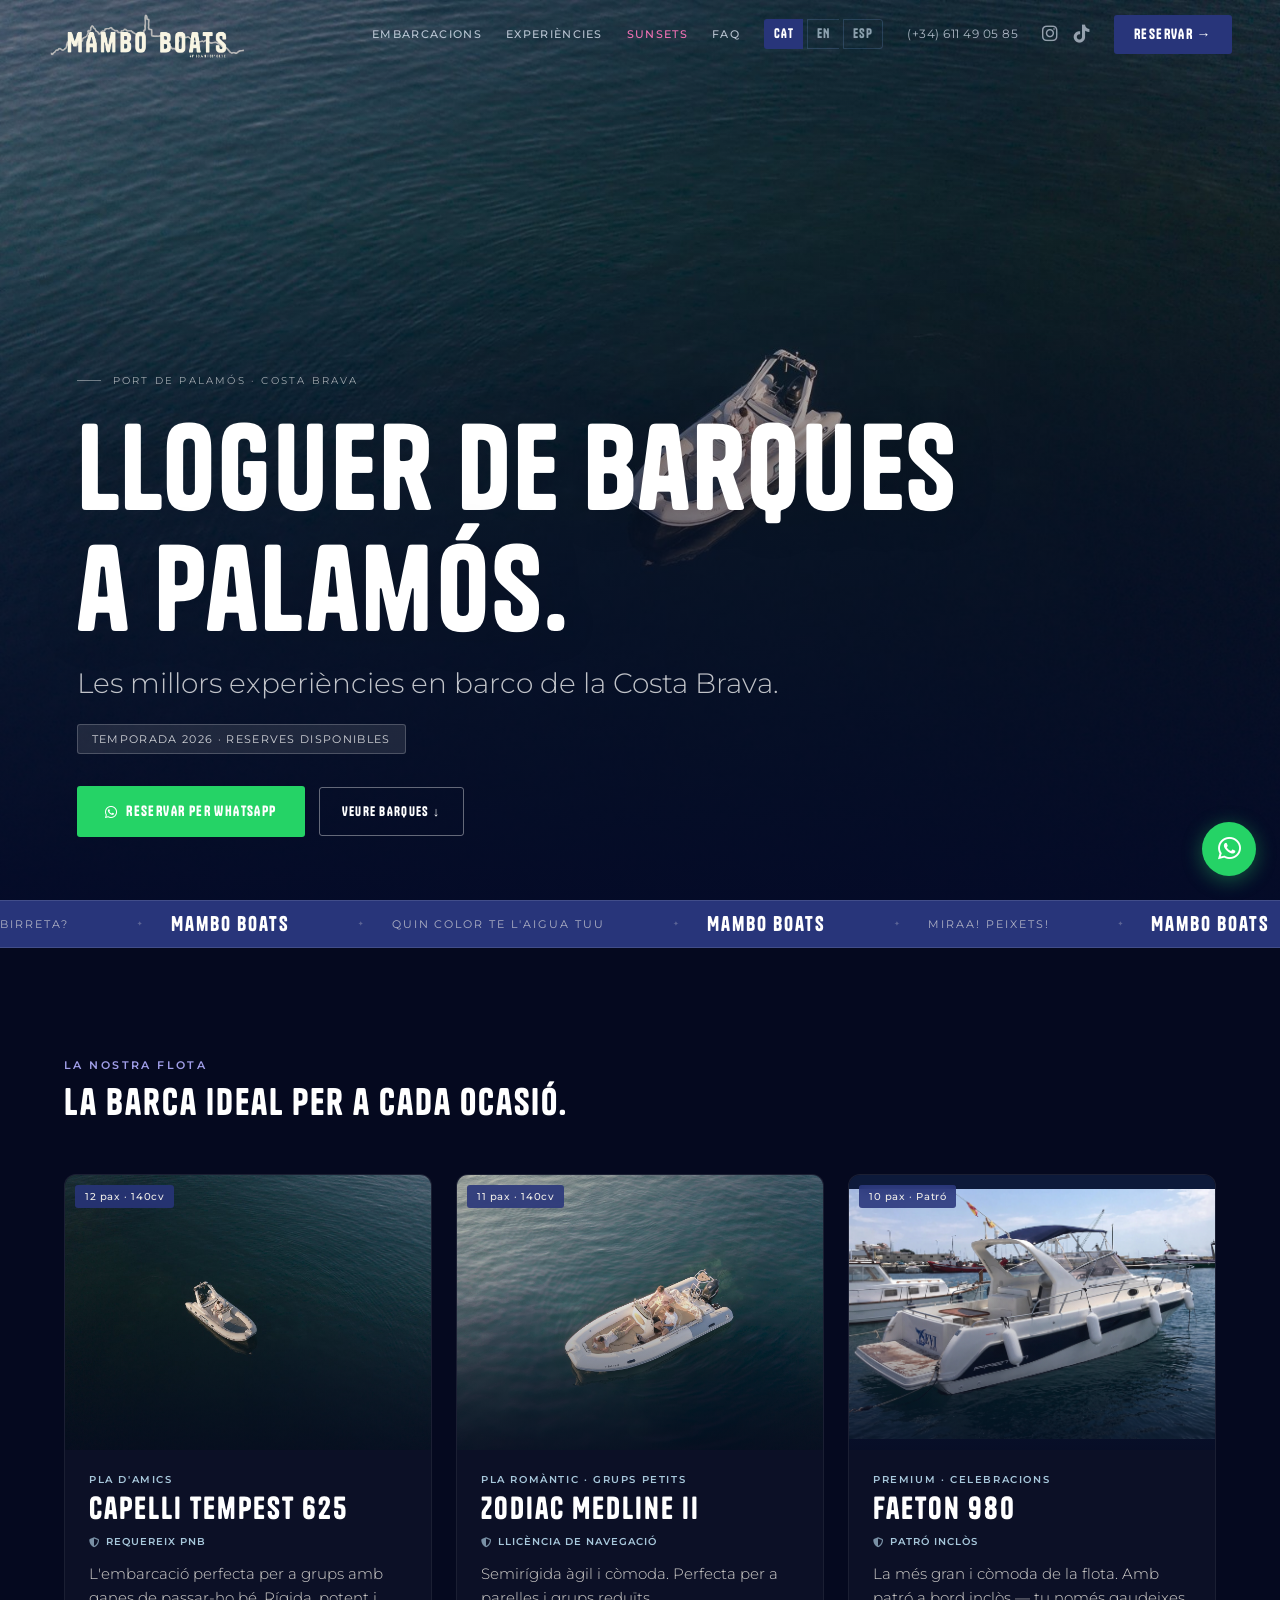
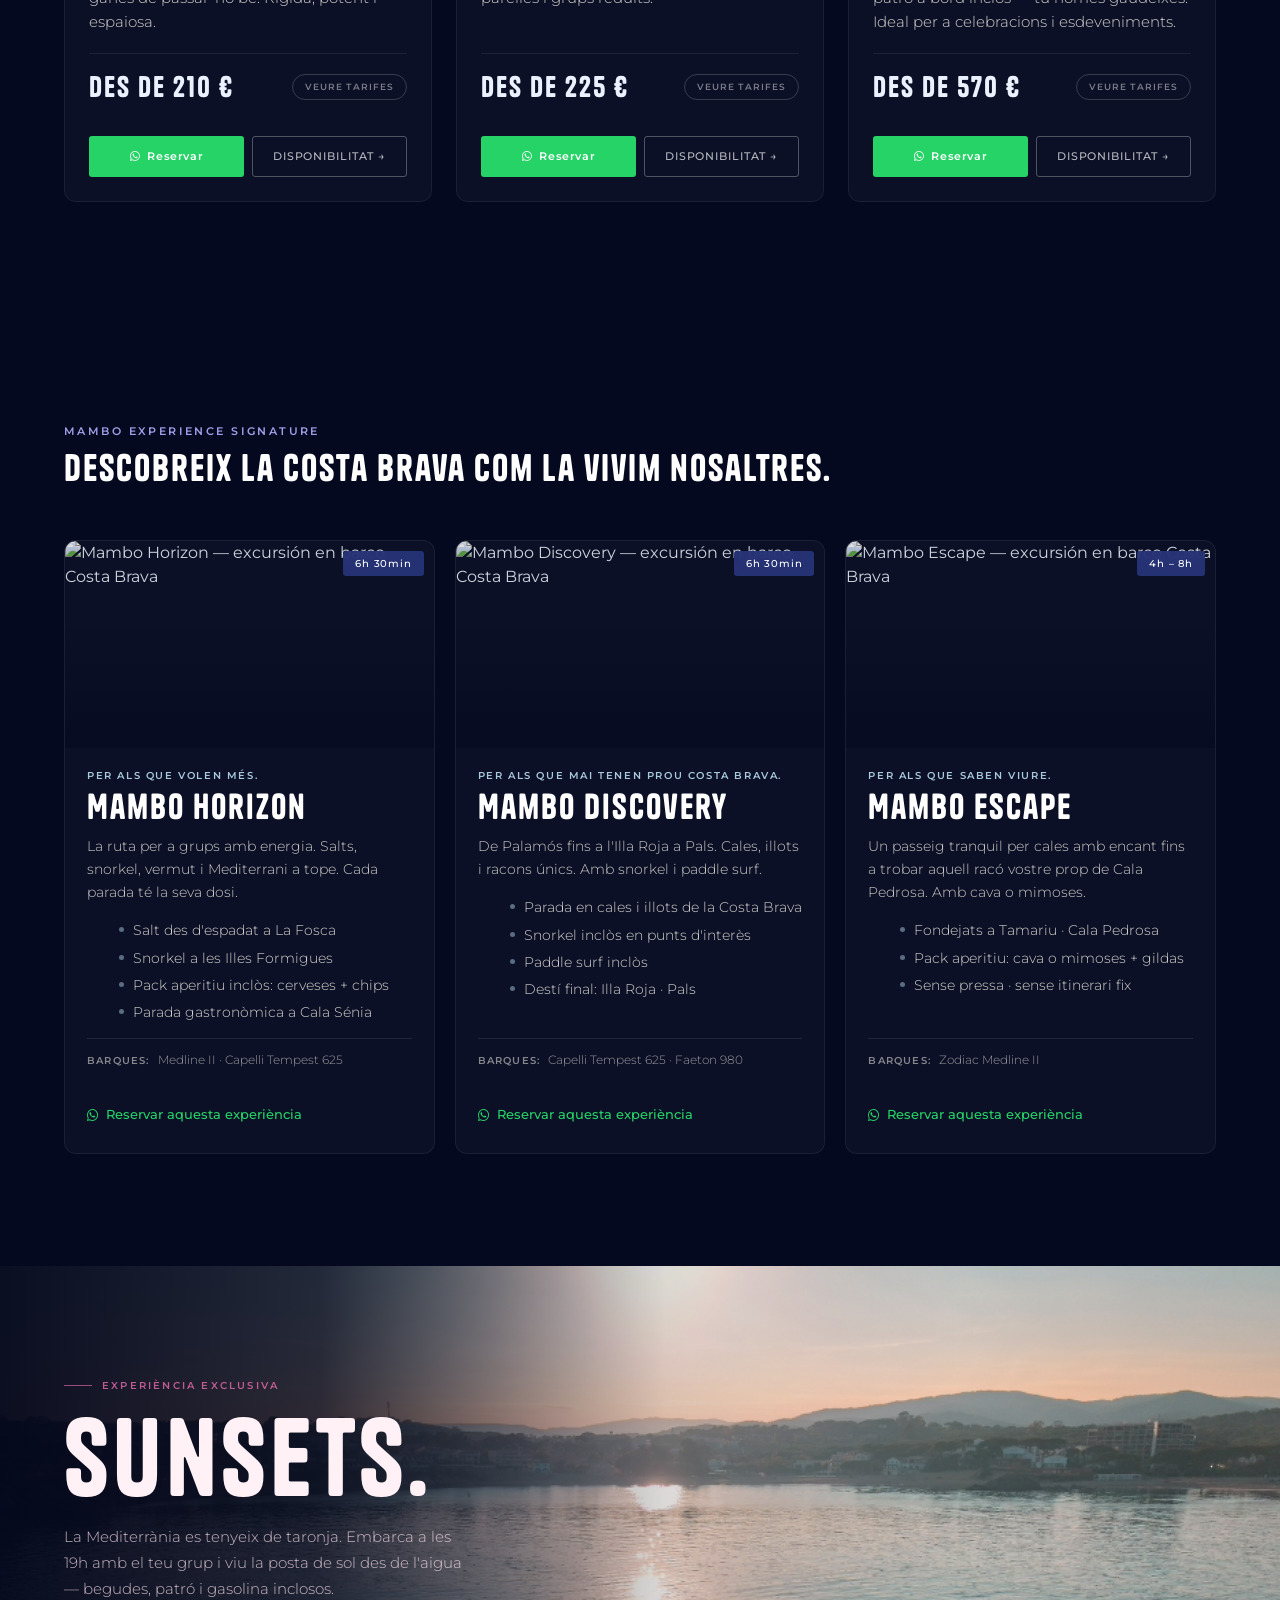
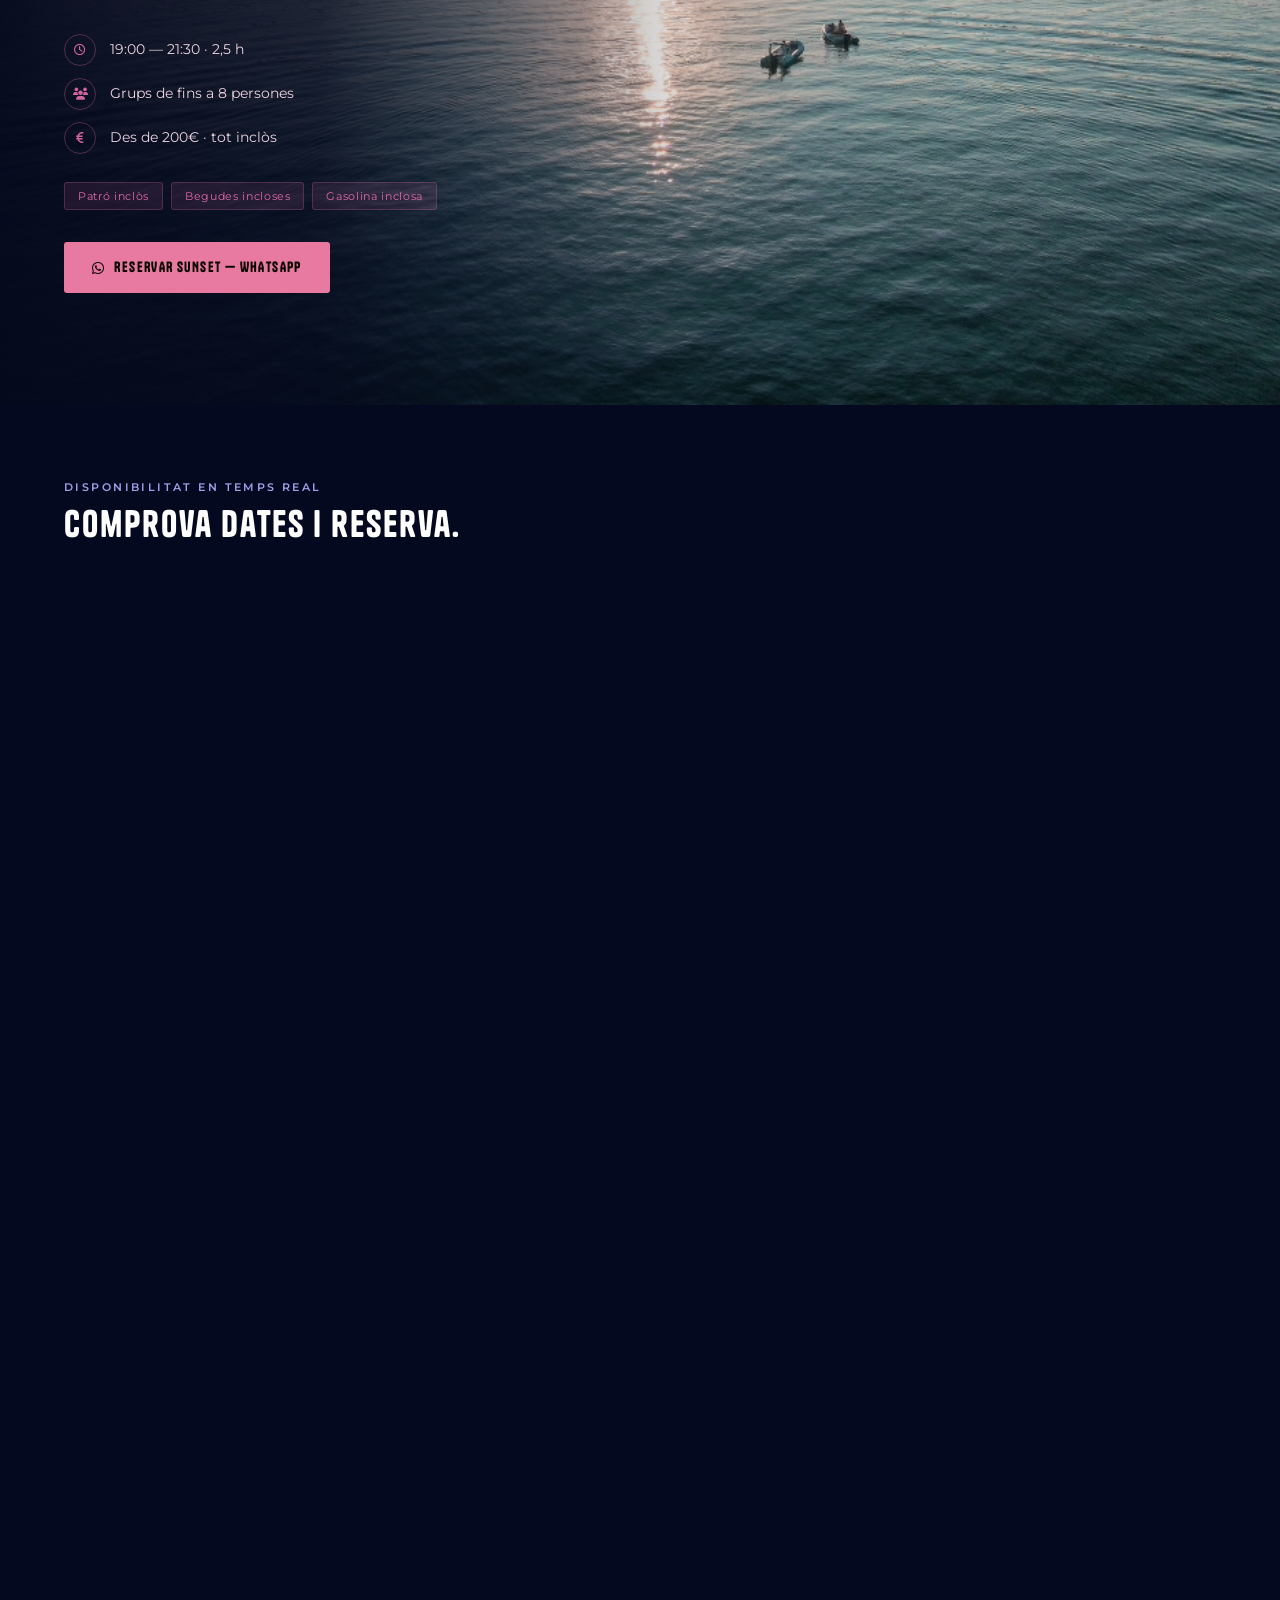
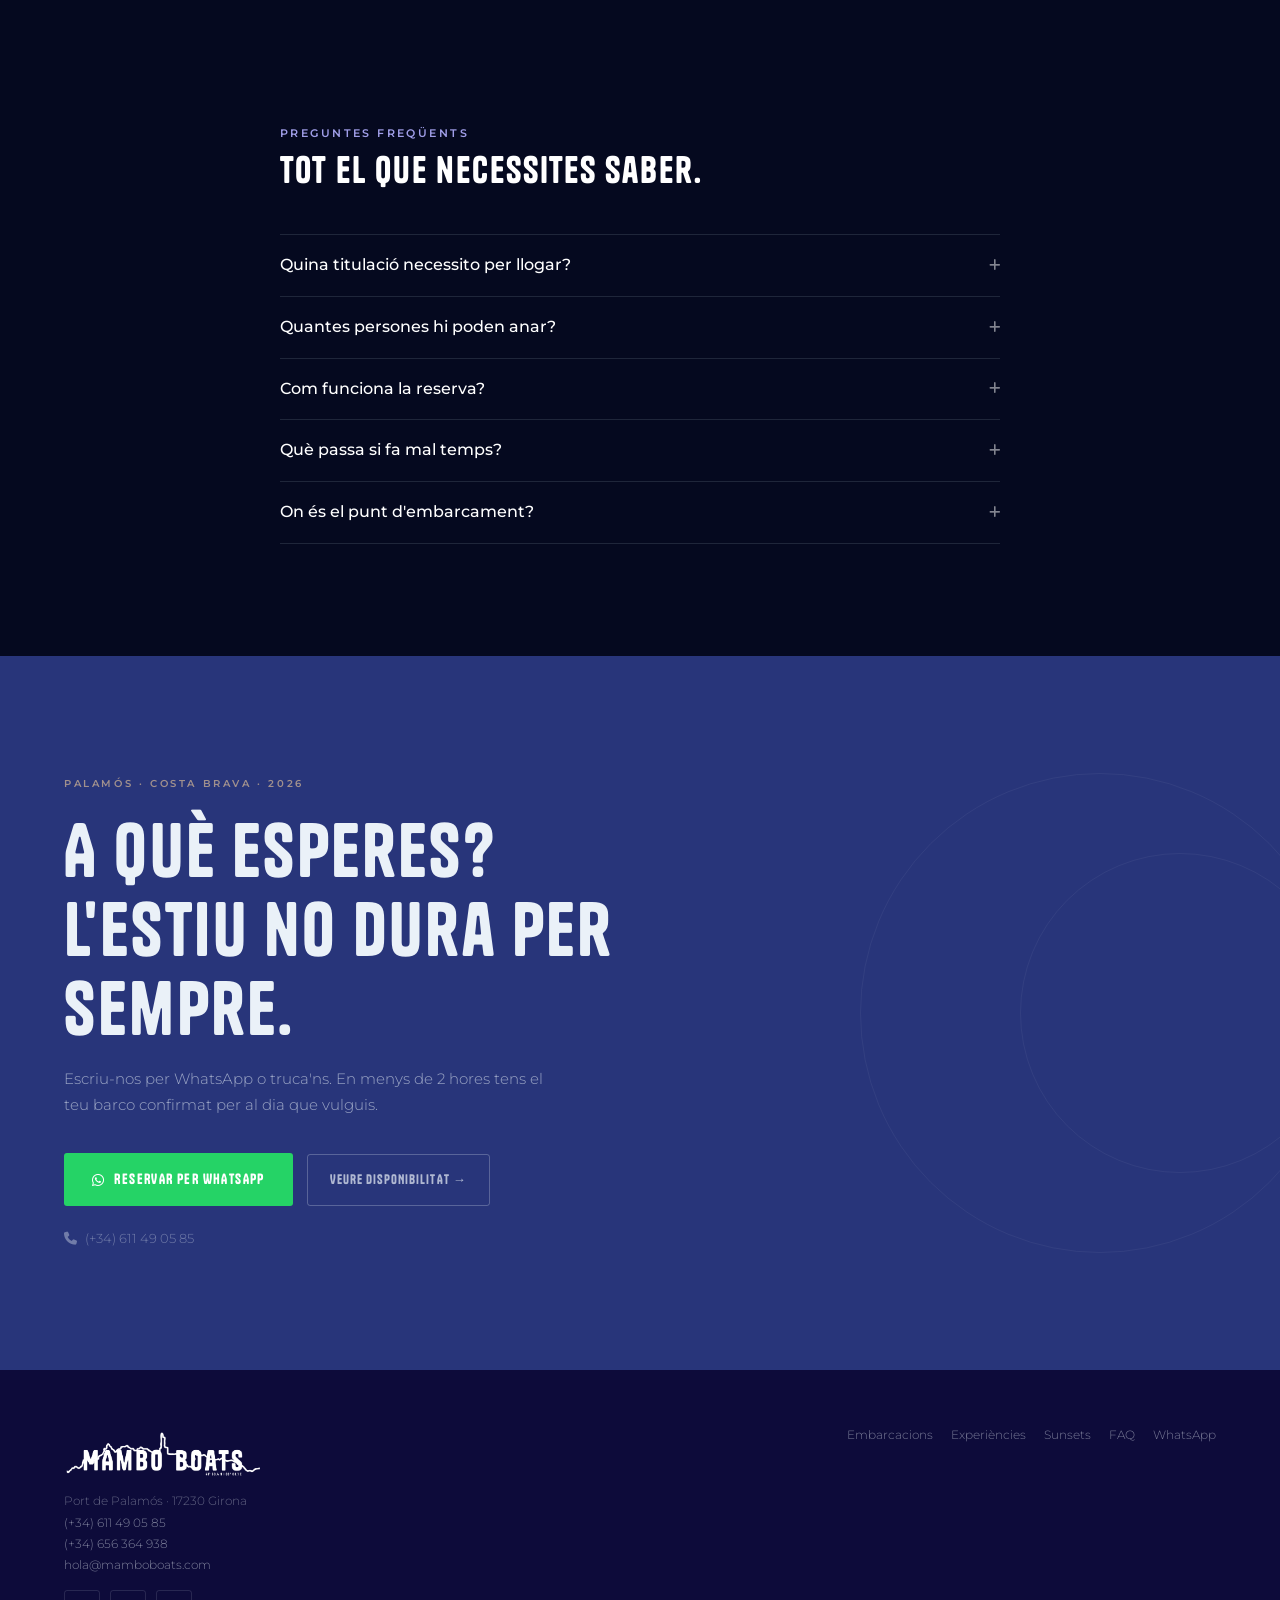
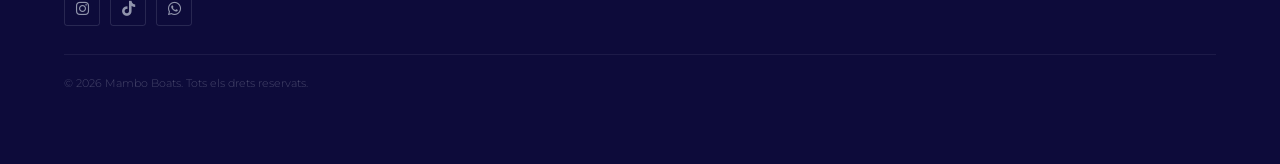
==== index.html @ 5ee9e04b "SEO things" ====
<!DOCTYPE html>
<html lang="ca">

<head>
    <meta charset="UTF-8">
    <meta name="viewport" content="width=device-width, initial-scale=1.0">
    <title>Alquiler de Barco en Palamós | Mambo Boats — Costa Brava 2026</title>
    <meta name="description" content="Alquiler de barco en Palamós, Costa Brava. Capelli Tempest 625, Zodiac Medline II y Faeton 980 con patrón. Hasta 12 personas. Reserva por WhatsApp. Temporada 2026.">
    <meta name="keywords" content="alquiler barco Palamós, charter barco Costa Brava, excursiones marítimas Palamós, alquiler zodiac Costa Brava, alquiler barco con patrón Girona, lloguer barques Palamós">
    <link rel="icon" type="image/png" href="img/icon.png">
    <link rel="apple-touch-icon" href="img/icon.png">
    <meta name="theme-color" content="#05091F">

    <!-- SEO: robots + canonical -->
    <meta name="robots" content="index, follow, max-image-preview:large, max-snippet:-1, max-video-preview:-1">
    <link rel="canonical" href="https://mamboboats.com/">

    <!-- SEO: local geo -->
    <meta name="geo.region" content="ES-GI">
    <meta name="geo.placename" content="Palamós, Girona, Costa Brava">
    <meta name="geo.position" content="41.8498;3.1288">
    <meta name="ICBM" content="41.8498, 3.1288">

    <!-- SEO: hreflang (multilingual single page) -->
    <link rel="alternate" hreflang="es" href="https://mamboboats.com/">
    <link rel="alternate" hreflang="ca" href="https://mamboboats.com/">
    <link rel="alternate" hreflang="en" href="https://mamboboats.com/">
    <link rel="alternate" hreflang="x-default" href="https://mamboboats.com/">

    <!-- Open Graph -->
    <meta property="og:type" content="website">
    <meta property="og:url" content="https://mamboboats.com/">
    <meta property="og:site_name" content="Mambo Boats">
    <meta property="og:title" content="Alquiler de Barco en Palamós | Mambo Boats — Costa Brava">
    <meta property="og:description" content="Capelli Tempest 625, Zodiac Medline II y Faeton 980 desde el Port de Palamós. Hasta 12 personas. Reserva por WhatsApp.">
    <meta property="og:image" content="https://mamboboats.com/uploads/hero_flipped.jpg">
    <meta property="og:image:width" content="1200">
    <meta property="og:image:height" content="630">
    <meta property="og:image:alt" content="Alquiler de barco en Palamós — Mambo Boats Costa Brava">
    <meta property="og:locale" content="es_ES">
    <meta property="og:locale:alternate" content="ca_ES">
    <meta property="og:locale:alternate" content="en_GB">

    <!-- Twitter Card -->
    <meta name="twitter:card" content="summary_large_image">
    <meta name="twitter:title" content="Alquiler de Barco en Palamós | Mambo Boats — Costa Brava">
    <meta name="twitter:description" content="Capelli Tempest 625, Zodiac Medline II y Faeton 980. Hasta 12 personas desde el Port de Palamós. Reserva por WhatsApp.">
    <meta name="twitter:image" content="https://mamboboats.com/uploads/hero_flipped.jpg">

    <!-- Structured Data -->
    <script type="application/ld+json">
    {
      "@context": "https://schema.org",
      "@graph": [
        {
          "@type": "LocalBusiness",
          "@id": "https://mamboboats.com/#business",
          "name": "Mambo Boats",
          "description": "Alquiler de embarcaciones en Palamós, Costa Brava. Capelli Tempest 625, Zodiac Medline II y Faeton 980 con patrón. Hasta 12 personas. Excursiones, sunsets y experiencias náuticas.",
          "image": ["https://mamboboats.com/uploads/hero_flipped.jpg"],
          "logo": { "@type": "ImageObject", "url": "https://mamboboats.com/img/logo_mambo_trans.png" },
          "address": {
            "@type": "PostalAddress",
            "streetAddress": "Port de Palamós",
            "addressLocality": "Palamós",
            "addressRegion": "Girona",
            "postalCode": "17230",
            "addressCountry": "ES"
          },
          "geo": { "@type": "GeoCoordinates", "latitude": 41.8498, "longitude": 3.1288 },
          "url": "https://mamboboats.com",
          "telephone": "+34611490585",
          "email": "hola@mamboboats.com",
          "priceRange": "€€",
          "currenciesAccepted": "EUR",
          "openingHoursSpecification": {
            "@type": "OpeningHoursSpecification",
            "dayOfWeek": ["Monday","Tuesday","Wednesday","Thursday","Friday","Saturday","Sunday"],
            "opens": "09:00",
            "closes": "20:00"
          },
          "sameAs": [
            "https://www.instagram.com/mamboboats/",
            "https://www.tiktok.com/@mamboboats"
          ],
          "hasMap": "https://maps.google.com/?q=41.8498,3.1288"
        },
        {
          "@type": "FAQPage",
          "mainEntity": [
            {
              "@type": "Question",
              "name": "¿Qué titulación necesito para alquilar un barco en Palamós?",
              "acceptedAnswer": { "@type": "Answer", "text": "Depende del barco. La Capelli Tempest 625 requiere PNB. La Zodiac Medline II requiere licencia de navegación. La Faeton 980 incluye patrón a bordo: sin titulación necesaria." }
            },
            {
              "@type": "Question",
              "name": "¿Cuántas personas caben en el barco de alquiler en Palamós?",
              "acceptedAnswer": { "@type": "Answer", "text": "Capelli Tempest hasta 12 personas, Zodiac Medline II hasta 11 y Faeton 980 hasta 10. Tenemos barco para cada tamaño de grupo en la Costa Brava." }
            },
            {
              "@type": "Question",
              "name": "¿Cómo funciona la reserva de barco en Palamós?",
              "acceptedAnswer": { "@type": "Answer", "text": "Escríbenos por WhatsApp o usa el motor de reservas online. Pedimos una señal para confirmar y el resto se paga el día del embarque en el Port de Palamós." }
            },
            {
              "@type": "Question",
              "name": "¿Qué pasa si hace mal tiempo el día del alquiler de barco?",
              "acceptedAnswer": { "@type": "Answer", "text": "La seguridad es lo primero. Si las condiciones meteorológicas no son aptas para navegar, cambiamos la fecha sin coste ni penalización." }
            },
            {
              "@type": "Question",
              "name": "¿Dónde está el punto de embarque de Mambo Boats?",
              "acceptedAnswer": { "@type": "Answer", "text": "En el Port de Palamós, Girona (17230). Hay parking cerca y acceso fácil." }
            }
          ]
        },
        {
          "@type": "Product",
          "name": "Alquiler Capelli Tempest 625 — Palamós, Costa Brava",
          "description": "Alquiler de la Capelli Tempest 625 para hasta 12 personas desde el Port de Palamós. Barco rígido 140cv. Requiere PNB.",
          "offers": {
            "@type": "AggregateOffer",
            "lowPrice": "210", "highPrice": "460", "priceCurrency": "EUR",
            "availability": "https://schema.org/InStock"
          },
          "provider": { "@id": "https://mamboboats.com/#business" }
        },
        {
          "@type": "Product",
          "name": "Alquiler Zodiac Medline II — Palamós, Costa Brava",
          "description": "Alquiler de la Zodiac Medline II para hasta 11 personas desde el Port de Palamós. Semirrígida 140cv. Requiere licencia de navegación.",
          "offers": {
            "@type": "AggregateOffer",
            "lowPrice": "225", "highPrice": "525", "priceCurrency": "EUR",
            "availability": "https://schema.org/InStock"
          },
          "provider": { "@id": "https://mamboboats.com/#business" }
        },
        {
          "@type": "Product",
          "name": "Alquiler Faeton 980 con Patrón — Palamós, Costa Brava",
          "description": "Alquiler del Faeton 980 con patrón incluido para hasta 10 personas desde el Port de Palamós. Sin titulación necesaria. Ideal para celebraciones y eventos.",
          "offers": {
            "@type": "AggregateOffer",
            "lowPrice": "570", "highPrice": "900", "priceCurrency": "EUR",
            "availability": "https://schema.org/InStock"
          },
          "provider": { "@id": "https://mamboboats.com/#business" }
        },
        {
          "@type": "TouristTrip",
          "name": "Excursión Sunset en Barco — Palamós, Costa Brava",
          "description": "Excursión al atardecer en barco desde Palamós. 2,5 horas, grupos de hasta 8 personas. Bebidas, patrón y gasolina incluidos. Desde 200€.",
          "touristType": ["Romantic", "Friends", "Groups"],
          "offers": {
            "@type": "Offer",
            "price": "200", "priceCurrency": "EUR",
            "availability": "https://schema.org/InStock"
          },
          "provider": { "@id": "https://mamboboats.com/#business" }
        }
      ]
    }
    </script>

    <!-- Fonts -->
    <link rel="preconnect" href="https://fonts.googleapis.com">
    <link rel="preconnect" href="https://fonts.gstatic.com" crossorigin>
    <link href="https://fonts.googleapis.com/css2?family=Montserrat:wght@300;400;500;600&display=swap" rel="stylesheet">

    <!-- Bootstrap + FontAwesome -->
    <link href="https://cdn.jsdelivr.net/npm/bootstrap@5.3.0/dist/css/bootstrap.min.css" rel="stylesheet">
    <link href="https://cdnjs.cloudflare.com/ajax/libs/font-awesome/6.5.0/css/all.min.css" rel="stylesheet">

    <!-- CSS -->
    <link rel="stylesheet" href="style.css">

    <!-- Preload hero image -->
    <link rel="preload" as="image" href="uploads/hero_flipped.jpg" fetchpriority="high">
</head>

<body>

    <!-- ══ HEADER ══ -->
    <header class="custom-header" id="mainHeader">
        <nav class="navbar navbar-expand-lg">
            <div class="container-fluid px-4 px-lg-5">

                <a class="navbar-brand" href="#">
                    <img class="logo" src="img/logo_mambo_trans.png" alt="Mambo Boats">
                </a>

                <button class="navbar-toggler custom-toggler" type="button" data-bs-toggle="collapse"
                    data-bs-target="#mainNavbar" aria-controls="mainNavbar" aria-expanded="false"
                    aria-label="Toggle navigation">
                    <span class="navbar-toggler-icon"></span>
                </button>

                <div class="collapse navbar-collapse justify-content-end" id="mainNavbar">
                    <div class="navbar-nav align-items-center gap-3 gap-lg-4 mt-4 mt-lg-0">

                        <a class="nav-link-custom" href="#barcos"
                            data-es="Barcos" data-en="Boats" data-ca="Embarcacions"></a>
                        <a class="nav-link-custom" href="#experiencias"
                            data-es="Experiencias" data-en="Experiences" data-ca="Experiències"></a>
                        <a class="nav-link-custom nav-link-pink" href="#sunsets">Sunsets</a>
                        <a class="nav-link-custom" href="#faq">FAQ</a>

                        <div class="lang-switch d-flex gap-1">
                            <button onclick="setLang('ca')" class="lang-btn" id="btn-ca">CAT</button>
                            <button onclick="setLang('en')" class="lang-btn" id="btn-en">EN</button>
                            <button onclick="setLang('es')" class="lang-btn" id="btn-es">ESP</button>
                        </div>

                        <a href="tel:+34611490585" class="nav-phone">
                            (+34) 611 49 05 85
                        </a>

                        <div class="d-flex flex-row align-items-center gap-3">
                            <a href="https://www.instagram.com/mamboboats/" class="nav-icon" target="_blank">
                                <i class="fab fa-instagram"></i>
                            </a>
                            <a href="https://www.tiktok.com/@mamboboats" class="nav-icon" target="_blank">
                                <i class="fab fa-tiktok"></i>
                            </a>
                        </div>

                        <a href="https://wa.me/34611490585" class="btn-reservar" target="_blank"
                            data-es="Reservar →" data-en="Book now →" data-ca="Reservar →"></a>

                    </div>
                </div>

            </div>
        </nav>
    </header>

    <!-- ══ HERO ══ -->
    <section class="hero">
        <div class="hero-img-wrap">
            <img src="uploads/hero_flipped.jpg" alt="Alquiler de barco en Palamós, Costa Brava — Mambo Boats"
                class="hero-img" fetchpriority="high" decoding="sync">
            <div class="hero-overlay"></div>
        </div>

        <div class="hero-content">
            <div class="hero-label-row">
                <span class="hero-label-line"></span>
                <span class="hero-label"
                    data-es="Puerto de Palamós · Costa Brava"
                    data-en="Port of Palamós · Costa Brava"
                    data-ca="Port de Palamós · Costa Brava">Port de Palamós · Costa Brava</span>
            </div>

            <h1 class="hero-h1">
                <span data-es="Alquiler de barco" data-en="Boat rental" data-ca="Lloguer de barques">Lloguer de barques</span><br>
                <span data-es="en Palamós." data-en="in Palamós." data-ca="a Palamós.">a Palamós.</span>
            </h1>

            <p class="hero-sub"
                data-es="Las mejores experiencias en barco de la Costa Brava."
                data-en="The best boat experiences on the Costa Brava."
                data-ca="Les millors experiències en barco de la Costa Brava.">Les millors experiències en barco de la Costa Brava.</p>

            <div class="hero-badge">
                <span data-es="Temporada 2026 · Reserva disponible"
                    data-en="Season 2026 · Booking available"
                    data-ca="Temporada 2026 · Reserves disponibles">Temporada 2026 · Reserves disponibles</span>
            </div>

            <div class="hero-cta-row">
                <a href="https://wa.me/34611490585" class="btn-wa-hero" target="_blank">
                    <i class="fab fa-whatsapp"></i>
                    <span data-es="Reservar por WhatsApp" data-en="Book via WhatsApp" data-ca="Reservar per WhatsApp">Reservar per WhatsApp</span>
                </a>
                <a href="#barcos" class="btn-outline-hero"
                    data-es="Ver barcos ↓" data-en="See boats ↓" data-ca="Veure barques ↓">Veure barques ↓</a>
            </div>
        </div>
    </section>

    <!-- ══ TICKER ══ -->
    <div class="ticker-wrap">
        <div class="ticker-track" id="tickerTrack"></div>
    </div>

    <!-- ══ BARCOS ══ -->
    <section id="barcos" class="section-dark">
        <div class="section-header">
            <p class="section-label"
                data-es="Nuestra flota" data-en="Our fleet" data-ca="La nostra flota">La nostra flota</p>
            <h2 class="section-h2"
                data-es="El barco ideal para cada ocasión."
                data-en="The ideal boat for every occasion."
                data-ca="La barca ideal per a cada ocasió.">La barca ideal per a cada ocasió.</h2>
        </div>

        <div class="boats-grid">

            <!-- Capelli Tempest 625 -->
            <article class="boat-card">
                <div class="boat-img-wrap">
                    <div class="boat-img" style="background-image:url('uploads/DJI_20260522195041_0701_D_1-c77cda22.jpg');background-position:47% 40%;transform:scale(1.1);transform-origin:47% 40%;"></div>
                    <div class="boat-img-overlay"></div>
                    <div class="boat-cap-badge">12 pax · 140cv</div>
                </div>
                <div class="boat-body">
                    <p class="boat-type"
                        data-es="Plan de amigos" data-en="Groups &amp; friends" data-ca="Pla d'amics">Pla d'amics</p>
                    <h3 class="boat-name">Capelli Tempest 625</h3>
                    <div class="boat-license-row">
                        <i class="fas fa-shield-halved"></i>
                        <span data-es="Requiere PNB" data-en="PNB required" data-ca="Requereix PNB">Requereix PNB</span>
                    </div>
                    <p class="boat-desc"
                        data-es="La embarcación perfecta para grupos con ganas de pasarlo bien. Rígida, potente y espaciosa."
                        data-en="The perfect boat for groups ready to have a great time. Rigid, powerful and spacious."
                        data-ca="L'embarcació perfecta per a grups amb ganes de passar-ho bé. Rígida, potent i espaiosa.">L'embarcació perfecta per a grups amb ganes de passar-ho bé. Rígida, potent i espaiosa.</p>
                    <div class="boat-price-row">
                        <span class="boat-price">Des de 210 €</span>
                        <button class="btn-tarifes" onclick="openModal('tarifes-capelli')"
                            data-es="Ver tarifas" data-en="View rates" data-ca="Veure tarifes">Veure tarifes</button>
                    </div>
                    <div class="boat-actions">
                        <a href="https://wa.me/34611490585?text=Hola%2C+vull+informaci%C3%B3+sobre+la+Capelli+Tempest+625." class="btn-wa-boat" target="_blank">
                            <i class="fab fa-whatsapp"></i>
                            <span data-es="Reservar" data-en="Book" data-ca="Reservar">Reservar</span>
                        </a>
                        <a href="#nauticmanager" class="btn-avail"
                            data-es="Disponibilidad →" data-en="Availability →" data-ca="Disponibilitat →">Disponibilitat →</a>
                    </div>
                </div>
            </article>

            <!-- Zodiac Medline II -->
            <article class="boat-card">
                <div class="boat-img-wrap">
                    <div class="boat-img" style="background-image:url('uploads/DJI_20260522195430_0716_D_1.jpg');background-position:60% 45%;"></div>
                    <div class="boat-img-overlay"></div>
                    <div class="boat-cap-badge">11 pax · 140cv</div>
                </div>
                <div class="boat-body">
                    <p class="boat-type"
                        data-es="Plan romántico · Grupos pequeños"
                        data-en="Romantic · Small groups"
                        data-ca="Pla romàntic · Grups petits">Pla romàntic · Grups petits</p>
                    <h3 class="boat-name">Zodiac Medline II</h3>
                    <div class="boat-license-row">
                        <i class="fas fa-shield-halved"></i>
                        <span data-es="Licencia de navegación" data-en="Navigation licence" data-ca="Llicència de navegació">Llicència de navegació</span>
                    </div>
                    <p class="boat-desc"
                        data-es="Semirrígida ágil y cómoda. Perfecta para parejas y grupos reducidos."
                        data-en="Agile and comfortable rigid inflatable. Perfect for couples and small groups."
                        data-ca="Semirígida àgil i còmoda. Perfecta per a parelles i grups reduïts.">Semirígida àgil i còmoda. Perfecta per a parelles i grups reduïts.</p>
                    <div class="boat-price-row">
                        <span class="boat-price">Des de 225 €</span>
                        <button class="btn-tarifes" onclick="openModal('tarifes-zodiac')"
                            data-es="Ver tarifas" data-en="View rates" data-ca="Veure tarifes">Veure tarifes</button>
                    </div>
                    <div class="boat-actions">
                        <a href="https://wa.me/34611490585?text=Hola%2C+vull+informaci%C3%B3+sobre+la+Zodiac+Medline+II." class="btn-wa-boat" target="_blank">
                            <i class="fab fa-whatsapp"></i>
                            <span data-es="Reservar" data-en="Book" data-ca="Reservar">Reservar</span>
                        </a>
                        <a href="#nauticmanager" class="btn-avail"
                            data-es="Disponibilidad →" data-en="Availability →" data-ca="Disponibilitat →">Disponibilitat →</a>
                    </div>
                </div>
            </article>

            <!-- Faeton 980 -->
            <article class="boat-card">
                <div class="boat-img-wrap">
                    <div class="boat-img" style="background-image:url('uploads/faeton_980.png');background-position:center 55%;background-size:contain;background-repeat:no-repeat;background-color:#0d1a3a;"></div>
                    <div class="boat-img-overlay"></div>
                    <div class="boat-cap-badge"
                        data-es="10 pax · Patrón" data-en="10 pax · Skipper" data-ca="10 pax · Patró">10 pax · Patró</div>
                </div>
                <div class="boat-body">
                    <p class="boat-type"
                        data-es="Premium · Celebraciones" data-en="Premium · Events" data-ca="Premium · Celebracions">Premium · Celebracions</p>
                    <h3 class="boat-name">Faeton 980</h3>
                    <div class="boat-license-row">
                        <i class="fas fa-shield-halved"></i>
                        <span data-es="Patrón incluido" data-en="Skipper included" data-ca="Patró inclòs">Patró inclòs</span>
                    </div>
                    <p class="boat-desc"
                        data-es="La más grande y cómoda de la flota. Con patrón a bordo incluido — tú solo disfrutas. Ideal para celebraciones y eventos."
                        data-en="The largest and most comfortable vessel. With a skipper included — you just enjoy. Ideal for events and special days."
                        data-ca="La més gran i còmoda de la flota. Amb patró a bord inclòs — tu només gaudeixes. Ideal per a celebracions i esdeveniments.">La més gran i còmoda de la flota. Amb patró a bord inclòs — tu només gaudeixes. Ideal per a celebracions i esdeveniments.</p>
                    <div class="boat-price-row">
                        <span class="boat-price">Des de 570 €</span>
                        <button class="btn-tarifes" onclick="openModal('tarifes-faeton')"
                            data-es="Ver tarifas" data-en="View rates" data-ca="Veure tarifes">Veure tarifes</button>
                    </div>
                    <div class="boat-actions">
                        <a href="https://wa.me/34611490585?text=Hola%2C+vull+informaci%C3%B3+sobre+el+Faeton+980+amb+patr%C3%B3." class="btn-wa-boat" target="_blank">
                            <i class="fab fa-whatsapp"></i>
                            <span data-es="Reservar" data-en="Book" data-ca="Reservar">Reservar</span>
                        </a>
                        <a href="#nauticmanager" class="btn-avail"
                            data-es="Disponibilidad →" data-en="Availability →" data-ca="Disponibilitat →">Disponibilitat →</a>
                    </div>
                </div>
            </article>

        </div>
    </section>

    <!-- ══ EXPERIENCIAS ══ -->
    <section id="experiencias" class="section-dark">
        <div class="section-header">
            <p class="section-label">Mambo Experience Signature</p>
            <h2 class="section-h2"
                data-es="Descubre la Costa Brava como la vivimos nosotros."
                data-en="Discover the Costa Brava the way we live it."
                data-ca="Descobreix la Costa Brava com la vivim nosaltres.">Descobreix la Costa Brava com la vivim nosaltres.</h2>
        </div>

        <div class="exp-grid">

            <!-- Mambo Horizon -->
            <article class="exp-card">
                <div class="exp-img-wrap">
                    <img src="uploads/exp_adrenalina.jpg" alt="Mambo Horizon — excursión en barco Costa Brava" class="exp-img" loading="lazy">
                    <div class="exp-img-overlay"></div>
                    <div class="exp-time-badge">6h 30min</div>
                </div>
                <div class="exp-body">
                    <p class="exp-tagline"
                        data-es="Para los que quieren más." data-en="For those who want more." data-ca="Per als que volen més.">Per als que volen més.</p>
                    <h3 class="exp-name">Mambo Horizon</h3>
                    <p class="exp-desc"
                        data-es="La ruta para grupos con energía. Saltos, snorkel, vermut y Mediterráneo a tope. Cada parada tiene su dosis."
                        data-en="The route for high-energy groups. Cliff jumps, snorkelling, vermouth and the Mediterranean at full throttle."
                        data-ca="La ruta per a grups amb energia. Salts, snorkel, vermut i Mediterrani a tope. Cada parada té la seva dosi.">La ruta per a grups amb energia. Salts, snorkel, vermut i Mediterrani a tope. Cada parada té la seva dosi.</p>
                    <ul class="exp-list">
                        <li data-es="Salto desde acantilado en La Fosca" data-en="Cliff jumping at La Fosca" data-ca="Salt des d'espadat a La Fosca">Salt des d'espadat a La Fosca</li>
                        <li data-es="Snorkel en les Illes Formigues" data-en="Snorkelling at Illes Formigues" data-ca="Snorkel a les Illes Formigues">Snorkel a les Illes Formigues</li>
                        <li data-es="Pack aperitivo incluido: cervezas + chips" data-en="Aperitif pack included: beers + chips" data-ca="Pack aperitiu inclòs: cerveses + chips">Pack aperitiu inclòs: cerveses + chips</li>
                        <li data-es="Parada gastronómica en Cala Sénia" data-en="Food stop at Cala Sénia" data-ca="Parada gastronòmica a Cala Sénia">Parada gastronòmica a Cala Sénia</li>
                    </ul>
                    <div class="exp-boats-row">
                        <span class="exp-boats-label" data-es="Barcos:" data-en="Boats:" data-ca="Barques:">Barques:</span>
                        <span class="exp-boats-val">Medline II · Capelli Tempest 625</span>
                    </div>
                    <a href="https://wa.me/34611490585?text=Hola%2C+vull+reservar+l%27experi%C3%A8ncia+Mambo+Horizon." class="btn-wa-exp" target="_blank">
                        <i class="fab fa-whatsapp"></i>
                        <span data-es="Reservar esta experiencia" data-en="Book this experience" data-ca="Reservar aquesta experiència">Reservar aquesta experiència</span>
                    </a>
                </div>
            </article>

            <!-- Mambo Discovery -->
            <article class="exp-card">
                <div class="exp-img-wrap">
                    <img src="uploads/exp_explorador.jpg" alt="Mambo Discovery — excursión en barco Costa Brava" class="exp-img" loading="lazy">
                    <div class="exp-img-overlay"></div>
                    <div class="exp-time-badge">6h 30min</div>
                </div>
                <div class="exp-body">
                    <p class="exp-tagline"
                        data-es="Para los que nunca tienen suficiente Costa Brava."
                        data-en="For those who can never get enough Costa Brava."
                        data-ca="Per als que mai tenen prou Costa Brava.">Per als que mai tenen prou Costa Brava.</p>
                    <h3 class="exp-name">Mambo Discovery</h3>
                    <p class="exp-desc"
                        data-es="De Palamós hasta Illa Roja en Pals. Calas, islotes y rincones únicos. Con snorkel y paddle surf."
                        data-en="From Palamós to Illa Roja in Pals. Coves, islets and unique hidden spots. Snorkelling and paddle surfing."
                        data-ca="De Palamós fins a l'Illa Roja a Pals. Cales, illots i racons únics. Amb snorkel i paddle surf.">De Palamós fins a l'Illa Roja a Pals. Cales, illots i racons únics. Amb snorkel i paddle surf.</p>
                    <ul class="exp-list">
                        <li data-es="Parada en calas e islotes de la Costa Brava" data-en="Stop at coves and islets" data-ca="Parada en cales i illots de la Costa Brava">Parada en cales i illots de la Costa Brava</li>
                        <li data-es="Snorkel incluido en puntos de interés" data-en="Snorkelling included" data-ca="Snorkel inclòs en punts d'interès">Snorkel inclòs en punts d'interès</li>
                        <li data-es="Paddle surf incluido" data-en="Paddle surfing included" data-ca="Paddle surf inclòs">Paddle surf inclòs</li>
                        <li data-es="Destino final: Illa Roja · Pals" data-en="Final destination: Illa Roja · Pals" data-ca="Destí final: Illa Roja · Pals">Destí final: Illa Roja · Pals</li>
                    </ul>
                    <div class="exp-boats-row">
                        <span class="exp-boats-label" data-es="Barcos:" data-en="Boats:" data-ca="Barques:">Barques:</span>
                        <span class="exp-boats-val">Capelli Tempest 625 · Faeton 980</span>
                    </div>
                    <a href="https://wa.me/34611490585?text=Hola%2C+vull+reservar+l%27experi%C3%A8ncia+Mambo+Discovery." class="btn-wa-exp" target="_blank">
                        <i class="fab fa-whatsapp"></i>
                        <span data-es="Reservar esta experiencia" data-en="Book this experience" data-ca="Reservar aquesta experiència">Reservar aquesta experiència</span>
                    </a>
                </div>
            </article>

            <!-- Mambo Escape -->
            <article class="exp-card">
                <div class="exp-img-wrap">
                    <img src="uploads/exp_disfrutona2.jpg" alt="Mambo Escape — excursión en barco Costa Brava" class="exp-img" loading="lazy">
                    <div class="exp-img-overlay"></div>
                    <div class="exp-time-badge">4h – 8h</div>
                </div>
                <div class="exp-body">
                    <p class="exp-tagline"
                        data-es="Para los que saben vivir." data-en="For those who know how to live." data-ca="Per als que saben viure.">Per als que saben viure.</p>
                    <h3 class="exp-name">Mambo Escape</h3>
                    <p class="exp-desc"
                        data-es="Un paseo tranquilo por calas con encanto hasta encontrar ese rincón solo vuestro. Con cava o mimosas."
                        data-en="A relaxed cruise through charming coves until you find your own private spot. With cava or mimosas."
                        data-ca="Un passeig tranquil per cales amb encant fins a trobar aquell racó vostre prop de Cala Pedrosa. Amb cava o mimoses.">Un passeig tranquil per cales amb encant fins a trobar aquell racó vostre prop de Cala Pedrosa. Amb cava o mimoses.</p>
                    <ul class="exp-list">
                        <li data-es="Fondeo en Tamariu · Cala Pedrosa" data-en="Anchored in Tamariu · Cala Pedrosa" data-ca="Fondejats a Tamariu · Cala Pedrosa">Fondejats a Tamariu · Cala Pedrosa</li>
                        <li data-es="Pack aperitivo: cava o mimosas + gildas" data-en="Aperitif pack: cava or mimosas + gildas" data-ca="Pack aperitiu: cava o mimoses + gildas">Pack aperitiu: cava o mimoses + gildas</li>
                        <li data-es="Sin prisa · sin itinerario fijo" data-en="No rush · no fixed itinerary" data-ca="Sense pressa · sense itinerari fix">Sense pressa · sense itinerari fix</li>
                    </ul>
                    <div class="exp-boats-row">
                        <span class="exp-boats-label" data-es="Barcos:" data-en="Boats:" data-ca="Barques:">Barques:</span>
                        <span class="exp-boats-val">Zodiac Medline II</span>
                    </div>
                    <a href="https://wa.me/34611490585?text=Hola%2C+vull+reservar+l%27experi%C3%A8ncia+Mambo+Escape." class="btn-wa-exp" target="_blank">
                        <i class="fab fa-whatsapp"></i>
                        <span data-es="Reservar esta experiencia" data-en="Book this experience" data-ca="Reservar aquesta experiència">Reservar aquesta experiència</span>
                    </a>
                </div>
            </article>

        </div>
    </section>

    <!-- ══ SUNSETS ══ -->
    <section id="sunsets" class="sunset-section">
        <img src="uploads/DJI_20260522194845_0688_D.jpg"
            alt="Atardecer en barco Palamós — excursión sunset Costa Brava"
            class="sunset-img" loading="lazy">
        <div class="sunset-overlay"></div>
        <div class="sunset-content">
            <div class="sunset-label-row">
                <span class="sunset-label-line"></span>
                <span class="sunset-label"
                    data-es="Experiencia exclusiva" data-en="Exclusive experience" data-ca="Experiència exclusiva">Experiència exclusiva</span>
            </div>
            <h2 class="sunset-h2">Sunsets.</h2>
            <p class="sunset-desc"
                data-es="El Mediterráneo se tiñe de naranja. Embarca a las 19h con tu grupo y vive el atardecer desde el agua — bebidas, patrón y gasolina incluidos."
                data-en="The Mediterranean turns amber. Board at 7pm with your group and watch the sunset from the water — drinks, skipper and fuel all included."
                data-ca="La Mediterrània es tenyeix de taronja. Embarca a les 19h amb el teu grup i viu la posta de sol des de l'aigua — begudes, patró i gasolina inclosos.">La Mediterrània es tenyeix de taronja. Embarca a les 19h amb el teu grup i viu la posta de sol des de l'aigua — begudes, patró i gasolina inclosos.</p>
            <div class="sunset-details">
                <div class="sunset-detail-row">
                    <i class="far fa-clock"></i>
                    <span>19:00 — 21:30 · 2,5 h</span>
                </div>
                <div class="sunset-detail-row">
                    <i class="fas fa-users"></i>
                    <span data-es="Grupos de hasta 8 personas" data-en="Groups up to 8 people" data-ca="Grups de fins a 8 persones">Grups de fins a 8 persones</span>
                </div>
                <div class="sunset-detail-row">
                    <i class="fas fa-euro-sign"></i>
                    <span data-es="Desde 200€ · todo incluido" data-en="From €200 · all inclusive" data-ca="Des de 200€ · tot inclòs">Des de 200€ · tot inclòs</span>
                </div>
            </div>
            <div class="sunset-tags">
                <span class="sunset-tag" data-es="Patrón incluido" data-en="Skipper included" data-ca="Patró inclòs">Patró inclòs</span>
                <span class="sunset-tag" data-es="Bebidas incluidas" data-en="Drinks included" data-ca="Begudes incloses">Begudes incloses</span>
                <span class="sunset-tag" data-es="Gasolina incluida" data-en="Fuel included" data-ca="Gasolina inclosa">Gasolina inclosa</span>
            </div>
            <a href="https://wa.me/34611490585?text=Hola%21+Vull+reservar+una+sortida+Sunset+amb+Mambo+Boats." class="btn-sunset-cta" target="_blank">
                <i class="fab fa-whatsapp"></i>
                <span data-es="Reservar Sunset — WhatsApp" data-en="Book Sunset — WhatsApp" data-ca="Reservar Sunset — WhatsApp">Reservar Sunset — WhatsApp</span>
            </a>
        </div>
    </section>

    <!-- ══ RESERVAS ══ -->
    <section id="nauticmanager" class="section-dark section-booking">
        <div class="section-header">
            <p class="section-label"
                data-es="Disponibilidad en tiempo real" data-en="Real-time availability" data-ca="Disponibilitat en temps real">Disponibilitat en temps real</p>
            <h2 class="section-h2"
                data-es="Comprueba fechas y reserva." data-en="Check dates and book." data-ca="Comprova dates i reserva.">Comprova dates i reserva.</h2>
        </div>
        <iframe name='' src='https://shop.nauticmanager.com/mambo-boats' scrolling='yes' height='900px' width='100%'
            frameborder='0' style="border-radius:8px;"></iframe>
    </section>

    <!-- ══ FAQ ══ -->
    <section id="faq" class="section-dark">
        <div class="faq-inner">
            <p class="section-label"
                data-es="Preguntas frecuentes" data-en="FAQ" data-ca="Preguntes freqüents">Preguntes freqüents</p>
            <h2 class="section-h2"
                data-es="Todo lo que necesitas saber."
                data-en="Everything you need to know."
                data-ca="Tot el que necessites saber.">Tot el que necessites saber.</h2>

            <div class="faq-list">
                <div class="faq-item">
                    <button class="faq-q" onclick="toggleFaq(this)">
                        <span data-es="¿Qué titulación necesito para alquilar?"
                            data-en="What qualifications do I need to rent a boat?"
                            data-ca="Quina titulació necessito per llogar?">Quina titulació necessito per llogar?</span>
                        <i class="fas fa-plus faq-icon"></i>
                    </button>
                    <div class="faq-a">
                        <p data-es="Depende del barco. La Capelli Tempest 625 requiere PNB. La Zodiac Medline II requiere licencia de navegación. La Faeton 980 incluye patrón a bordo: sin titulación necesaria."
                            data-en="It depends on the vessel. The Capelli Tempest 625 requires a PNB. The Zodiac Medline II requires a navigation licence. The Faeton 980 includes a skipper — no qualifications needed."
                            data-ca="Depèn de l'embarcació. La Capelli Tempest 625 requereix PNB. La Zodiac Medline II requereix llicència de navegació. La Faeton 980 inclou patró a bord: sense titulació necessària.">Depèn de l'embarcació. La Capelli Tempest 625 requereix PNB. La Zodiac Medline II requereix llicència de navegació. La Faeton 980 inclou patró a bord: sense titulació necessària.</p>
                    </div>
                </div>
                <div class="faq-item">
                    <button class="faq-q" onclick="toggleFaq(this)">
                        <span data-es="¿Cuántas personas pueden ir?"
                            data-en="How many people can come?"
                            data-ca="Quantes persones hi poden anar?">Quantes persones hi poden anar?</span>
                        <i class="fas fa-plus faq-icon"></i>
                    </button>
                    <div class="faq-a">
                        <p data-es="Capelli Tempest hasta 12, Zodiac Medline II hasta 11 y Faeton 980 hasta 10. Tenemos barco para cada tamaño de grupo."
                            data-en="Capelli Tempest holds up to 12, Zodiac Medline II up to 11, and Faeton 980 up to 10. We have a boat for every group size."
                            data-ca="Capelli Tempest fins a 12, Zodiac Medline II fins a 11 i Faeton 980 fins a 10. Tenim barca per a cada mida de grup.">Capelli Tempest fins a 12, Zodiac Medline II fins a 11 i Faeton 980 fins a 10. Tenim barca per a cada mida de grup.</p>
                    </div>
                </div>
                <div class="faq-item">
                    <button class="faq-q" onclick="toggleFaq(this)">
                        <span data-es="¿Cómo funciona la reserva?"
                            data-en="How does booking work?"
                            data-ca="Com funciona la reserva?">Com funciona la reserva?</span>
                        <i class="fas fa-plus faq-icon"></i>
                    </button>
                    <div class="faq-a">
                        <p data-es="Escríbenos por WhatsApp o usa el motor de reservas. Pedimos una señal para confirmar y el resto se paga el día del embarque en el Port de Palamós."
                            data-en="Message us on WhatsApp or use the online booking engine. We ask for a deposit to confirm and the rest is paid on the day of departure."
                            data-ca="Escriu-nos per WhatsApp o utilitza el motor de reserves. Demanem una senyal per confirmar i la resta es paga el dia de l'embarcament al Port de Palamós.">Escriu-nos per WhatsApp o utilitza el motor de reserves. Demanem una senyal per confirmar i la resta es paga el dia de l'embarcament al Port de Palamós.</p>
                    </div>
                </div>
                <div class="faq-item">
                    <button class="faq-q" onclick="toggleFaq(this)">
                        <span data-es="¿Qué pasa si hace mal tiempo?"
                            data-en="What if the weather is bad?"
                            data-ca="Què passa si fa mal temps?">Què passa si fa mal temps?</span>
                        <i class="fas fa-plus faq-icon"></i>
                    </button>
                    <div class="faq-a">
                        <p data-es="La seguridad es lo primero. Si las condiciones no son aptas para navegar, cambiamos la fecha sin coste ni penalización."
                            data-en="Safety comes first. If conditions are not suitable for sailing, we change the date at no cost or penalty."
                            data-ca="La seguretat és el primer. Si les condicions no són aptes per navegar, canviem la data sense cost ni penalització.">La seguretat és el primer. Si les condicions no són aptes per navegar, canviem la data sense cost ni penalització.</p>
                    </div>
                </div>
                <div class="faq-item">
                    <button class="faq-q" onclick="toggleFaq(this)">
                        <span data-es="¿Dónde está el punto de embarque?"
                            data-en="Where is the departure point?"
                            data-ca="On és el punt d'embarcament?">On és el punt d'embarcament?</span>
                        <i class="fas fa-plus faq-icon"></i>
                    </button>
                    <div class="faq-a">
                        <p data-es="En el Port de Palamós, Girona. Te enviamos la ubicación exacta al confirmar la reserva. Hay parking cerca y acceso fácil."
                            data-en="At the Port of Palamós, Girona. We send you the exact location when confirmed. Parking nearby and easy access."
                            data-ca="Al Port de Palamós, Girona. T'enviem la ubicació exacta en confirmar la reserva. Hi ha aparcament a prop i accés fàcil.">Al Port de Palamós, Girona. T'enviem la ubicació exacta en confirmar la reserva. Hi ha aparcament a prop i accés fàcil.</p>
                    </div>
                </div>
            </div>
        </div>
    </section>

    <!-- ══ CTA FINAL ══ -->
    <section class="cta-section">
        <div class="cta-circles" aria-hidden="true">
            <div class="cta-circle cta-circle-1"></div>
            <div class="cta-circle cta-circle-2"></div>
        </div>
        <div class="cta-content">
            <p class="cta-label"
                data-es="Palamós · Costa Brava · 2026" data-en="Palamós · Costa Brava · 2026" data-ca="Palamós · Costa Brava · 2026">Palamós · Costa Brava · 2026</p>
            <h2 class="cta-h2">
                <span data-es="¿A qué esperas?" data-en="What are you waiting for?" data-ca="A què esperes?">A què esperes?</span><br>
                <span data-es="El verano no dura para siempre." data-en="Summer doesn't last forever." data-ca="L'estiu no dura per sempre.">L'estiu no dura per sempre.</span>
            </h2>
            <p class="cta-body"
                data-es="Escríbenos por WhatsApp o llámanos. En menos de 2 horas tienes tu barco confirmado para el día que quieras."
                data-en="Message us on WhatsApp or give us a call. In less than 2 hours your boat is confirmed."
                data-ca="Escriu-nos per WhatsApp o truca'ns. En menys de 2 hores tens el teu barco confirmat per al dia que vulguis.">Escriu-nos per WhatsApp o truca'ns. En menys de 2 hores tens el teu barco confirmat per al dia que vulguis.</p>
            <div class="cta-buttons">
                <a href="https://wa.me/34611490585" class="btn-wa-cta" target="_blank">
                    <i class="fab fa-whatsapp"></i>
                    <span data-es="Reservar por WhatsApp" data-en="Book via WhatsApp" data-ca="Reservar per WhatsApp">Reservar per WhatsApp</span>
                </a>
                <a href="#nauticmanager" class="btn-outline-cta"
                    data-es="Ver disponibilidad →" data-en="Check availability →" data-ca="Veure disponibilitat →">Veure disponibilitat →</a>
            </div>
            <a href="tel:+34611490585" class="cta-phone">
                <i class="fas fa-phone"></i> (+34) 611 49 05 85
            </a>
        </div>
    </section>

    <!-- ══ FOOTER ══ -->
    <footer class="footer">
        <div class="footer-top">
            <div class="footer-brand">
                <img src="img/logo_mambo_trans.png" alt="Mambo Boats" class="footer-logo">
                <p class="footer-address">Port de Palamós · 17230 Girona</p>
                <a href="tel:+34611490585" class="footer-contact-link">(+34) 611 49 05 85</a>
                <a href="tel:+34656364938" class="footer-contact-link">(+34) 656 364 938</a>
                <a href="mailto:hola@mamboboats.com" class="footer-contact-link">hola@mamboboats.com</a>
                <div class="footer-socials">
                    <a href="https://www.instagram.com/mamboboats/" target="_blank" class="footer-social-btn" aria-label="Instagram">
                        <i class="fab fa-instagram"></i>
                    </a>
                    <a href="https://www.tiktok.com/@mamboboats" target="_blank" class="footer-social-btn" aria-label="TikTok">
                        <i class="fab fa-tiktok"></i>
                    </a>
                    <a href="https://wa.me/34611490585" target="_blank" class="footer-social-btn" aria-label="WhatsApp">
                        <i class="fab fa-whatsapp"></i>
                    </a>
                </div>
            </div>
            <div class="footer-links">
                <a href="#barcos" data-es="Barcos" data-en="Boats" data-ca="Embarcacions">Embarcacions</a>
                <a href="#experiencias" data-es="Experiencias" data-en="Experiences" data-ca="Experiències">Experiències</a>
                <a href="#sunsets">Sunsets</a>
                <a href="#faq">FAQ</a>
                <a href="https://wa.me/34611490585" target="_blank">WhatsApp</a>
            </div>
        </div>
        <div class="footer-bottom">
            <p data-es="© 2026 Mambo Boats. Todos los derechos reservados."
                data-en="© 2026 Mambo Boats. All rights reserved."
                data-ca="© 2026 Mambo Boats. Tots els drets reservats.">© 2026 Mambo Boats. Tots els drets reservats.</p>
        </div>
    </footer>

    <!-- ══ WHATSAPP FLOAT ══ -->
    <a href="https://wa.me/34611490585" class="whatsapp-btn" target="_blank" aria-label="WhatsApp">
        <i class="fab fa-whatsapp"></i>
    </a>

    <!-- ══ MODALS DE TARIFES ══ -->
    <div class="modal-overlay" id="tarifes-capelli" onclick="closeModal(event, 'tarifes-capelli')">
        <div class="modal-box">
            <div class="modal-header">
                <div>
                    <p class="modal-label"
                        data-es="Tarifas 2026" data-en="Rates 2026" data-ca="Tarifes 2026">Tarifes 2026</p>
                    <h3 class="modal-title">Capelli Tempest 625</h3>
                </div>
                <button class="modal-close" onclick="document.getElementById('tarifes-capelli').classList.remove('active')">✕</button>
            </div>
            <div class="modal-body">
                <div class="tarifa-high">
                    <div>
                        <span class="tarifa-season" data-es="Temporada alta" data-en="High season" data-ca="Temporada alta">Temporada alta</span>
                        <span class="tarifa-dates" data-es="01 agosto – 23 agosto" data-en="1 August – 23 August" data-ca="01 agost – 23 agost">01 agost – 23 agost</span>
                    </div>
                    <span class="tarifa-price">315 – 460 €</span>
                </div>
                <p class="tarifa-low-label" data-es="Períodos con precio reducido" data-en="Reduced-price periods" data-ca="Períodes amb preu reduït">Períodes amb preu reduït</p>
                <div class="tarifa-row"><span data-es="03 julio – 31 julio" data-en="3 July – 31 July" data-ca="03 juliol – 31 juliol">03 juliol – 31 juliol</span><span>290 – 410 €</span></div>
                <div class="tarifa-row"><span data-es="28 agosto – 17 septiembre" data-en="28 Aug – 17 Sep" data-ca="28 agost – 17 setembre">28 agost – 17 setembre</span><span>235 – 335 €</span></div>
                <div class="tarifa-row"><span data-es="18 septiembre – 31 octubre" data-en="18 Sep – 31 Oct" data-ca="18 setembre – 31 octubre">18 setembre – 31 octubre</span><span>210 – 300 €</span></div>
                <p class="tarifa-note"
                    data-es="Precios por medio día y día completo. Consulta disponibilidad para grupos y fechas especiales."
                    data-en="Half-day and full-day rates. Ask us about availability for groups and special dates."
                    data-ca="Preus per mig dia i dia complet. Consulta disponibilitat per a grups i dates especials.">Preus per mig dia i dia complet. Consulta disponibilitat per a grups i dates especials.</p>
                <a href="https://wa.me/34611490585?text=Hola%2C+vull+reservar+la+Capelli+Tempest+625." class="btn-wa-modal" target="_blank">
                    <i class="fab fa-whatsapp"></i>
                    <span data-es="Reservar por WhatsApp" data-en="Book via WhatsApp" data-ca="Reservar per WhatsApp">Reservar per WhatsApp</span>
                </a>
            </div>
        </div>
    </div>

    <div class="modal-overlay" id="tarifes-zodiac" onclick="closeModal(event, 'tarifes-zodiac')">
        <div class="modal-box">
            <div class="modal-header">
                <div>
                    <p class="modal-label" data-es="Tarifas 2026" data-en="Rates 2026" data-ca="Tarifes 2026">Tarifes 2026</p>
                    <h3 class="modal-title">Zodiac Medline II</h3>
                </div>
                <button class="modal-close" onclick="document.getElementById('tarifes-zodiac').classList.remove('active')">✕</button>
            </div>
            <div class="modal-body">
                <div class="tarifa-high">
                    <div>
                        <span class="tarifa-season" data-es="Temporada alta" data-en="High season" data-ca="Temporada alta">Temporada alta</span>
                        <span class="tarifa-dates" data-es="01 agosto – 23 agosto" data-en="1 August – 23 August" data-ca="01 agost – 23 agost">01 agost – 23 agost</span>
                    </div>
                    <span class="tarifa-price">380 – 525 €</span>
                </div>
                <p class="tarifa-low-label" data-es="Períodos con precio reducido" data-en="Reduced-price periods" data-ca="Períodes amb preu reduït">Períodes amb preu reduït</p>
                <div class="tarifa-row"><span data-es="03 julio – 31 julio" data-en="3 July – 31 July" data-ca="03 juliol – 31 juliol">03 juliol – 31 juliol</span><span>360 – 460 €</span></div>
                <div class="tarifa-row"><span data-es="28 agosto – 17 septiembre" data-en="28 Aug – 17 Sep" data-ca="28 agost – 17 setembre">28 agost – 17 setembre</span><span>250 – 340 €</span></div>
                <div class="tarifa-row"><span data-es="18 septiembre – 31 octubre" data-en="18 Sep – 31 Oct" data-ca="18 setembre – 31 octubre">18 setembre – 31 octubre</span><span>225 – 320 €</span></div>
                <p class="tarifa-note"
                    data-es="Precios por medio día y día completo. Consulta disponibilidad para grupos y fechas especiales."
                    data-en="Half-day and full-day rates. Ask us about availability for groups and special dates."
                    data-ca="Preus per mig dia i dia complet. Consulta disponibilitat per a grups i dates especials.">Preus per mig dia i dia complet. Consulta disponibilitat per a grups i dates especials.</p>
                <a href="https://wa.me/34611490585?text=Hola%2C+vull+reservar+la+Zodiac+Medline+II." class="btn-wa-modal" target="_blank">
                    <i class="fab fa-whatsapp"></i>
                    <span data-es="Reservar por WhatsApp" data-en="Book via WhatsApp" data-ca="Reservar per WhatsApp">Reservar per WhatsApp</span>
                </a>
            </div>
        </div>
    </div>

    <div class="modal-overlay" id="tarifes-faeton" onclick="closeModal(event, 'tarifes-faeton')">
        <div class="modal-box">
            <div class="modal-header">
                <div>
                    <p class="modal-label" data-es="Tarifas 2026" data-en="Rates 2026" data-ca="Tarifes 2026">Tarifes 2026</p>
                    <h3 class="modal-title">Faeton 980</h3>
                </div>
                <button class="modal-close" onclick="document.getElementById('tarifes-faeton').classList.remove('active')">✕</button>
            </div>
            <div class="modal-body">
                <div class="tarifa-high">
                    <div>
                        <span class="tarifa-season" data-es="Temporada alta" data-en="High season" data-ca="Temporada alta">Temporada alta</span>
                        <span class="tarifa-dates" data-es="23 junio – 31 agosto" data-en="23 June – 31 August" data-ca="23 juny – 31 agost">23 juny – 31 agost</span>
                    </div>
                    <span class="tarifa-price">650 – 900 €</span>
                </div>
                <p class="tarifa-low-label" data-es="Períodos con precio reducido" data-en="Reduced-price periods" data-ca="Períodes amb preu reduït">Períodes amb preu reduït</p>
                <div class="tarifa-row"><span data-es="05 mayo – 22 junio" data-en="05 May – 22 June" data-ca="05 maig – 22 juny">05 maig – 22 juny</span><span>570 – 750 €</span></div>
                <div class="tarifa-row"><span data-es="01 septiembre – 01 octubre" data-en="01 Sep – 01 Oct" data-ca="01 setembre – 01 octubre">01 setembre – 01 octubre</span><span>570 – 750 €</span></div>
                <p class="tarifa-note"
                    data-es="Precios por medio día y día completo. Consulta disponibilidad para grupos y fechas especiales."
                    data-en="Half-day and full-day rates. Ask us about availability for groups and special dates."
                    data-ca="Preus per mig dia i dia complet. Consulta disponibilitat per a grups i dates especials.">Preus per mig dia i dia complet. Consulta disponibilitat per a grups i dates especials.</p>
                <a href="https://wa.me/34611490585?text=Hola%2C+vull+reservar+el+Faeton+980+amb+patr%C3%B3." class="btn-wa-modal" target="_blank">
                    <i class="fab fa-whatsapp"></i>
                    <span data-es="Reservar por WhatsApp" data-en="Book via WhatsApp" data-ca="Reservar per WhatsApp">Reservar per WhatsApp</span>
                </a>
            </div>
        </div>
    </div>

    <!-- Bootstrap JS -->
    <script src="https://cdn.jsdelivr.net/npm/bootstrap@5.3.0/dist/js/bootstrap.bundle.min.js"></script>
    <script src="script.js"></script>

</body>
</html>
---- style.css ----
/* ═══════════════════════════════════════════════════════════
   MAMBO BOATS — style.css
   Brand: Tanker (headings) · Montserrat (body) · #28357a
   ═══════════════════════════════════════════════════════════ */

@font-face {
    font-family: 'Tanker';
    src: url('fonts/Tanker-Regular.woff2') format('woff2'),
         url('fonts/Tanker-Regular.woff') format('woff');
    font-weight: normal;
    font-style: normal;
}

*, *::before, *::after { margin: 0; padding: 0; box-sizing: border-box; }

:root {
    --brand:    #28357a;
    --brand-dk: #1b2459;
    --dark:     #05091F;
    --darker:   #0d0b3a;
    --accent:   #EAF1FF;
    --muted:    rgba(234,241,255,0.55);
    --pink:     #F472B6;
    --green:    #25D366;
}

html { scroll-behavior: smooth; }

body {
    font-family: 'Montserrat', system-ui, sans-serif;
    background: var(--dark);
    color: var(--accent);
    overflow-x: hidden;
    -webkit-font-smoothing: antialiased;
}

h1, h2, h3 {
    font-family: 'Tanker', sans-serif;
    letter-spacing: 2px;
    font-style: normal;
}

a { text-decoration: none; color: inherit; }

::-webkit-scrollbar { width: 3px; }
::-webkit-scrollbar-thumb { background: #89B4FF; }

@keyframes fadeUp {
    from { opacity: 0; transform: translateY(20px); }
    to   { opacity: 1; transform: translateY(0); }
}
@keyframes scaleIn {
    from { transform: scale(1.06); }
    to   { transform: scale(1); }
}
@keyframes ticker {
    from { transform: translateX(0); }
    to   { transform: translateX(-50%); }
}

/* ── HEADER ─────────────────────────────────────────────── */

.custom-header {
    position: fixed;
    top: 0; left: 0; right: 0;
    z-index: 100;
    min-height: 68px;
    display: flex;
    align-items: flex-start;
    transition: background 0.35s, box-shadow 0.35s;
    background: transparent;
}

.custom-header.scrolled {
    background: rgba(5, 9, 31, 0.97);
    backdrop-filter: blur(20px);
    -webkit-backdrop-filter: blur(20px);
    box-shadow: 0 1px 0 rgba(137, 180, 255, 0.1);
}

.logo {
    max-height: 52px;
    width: auto;
    object-fit: contain;
}

.nav-link-custom {
    font-family: 'Montserrat', system-ui, sans-serif;
    font-size: 11px;
    font-weight: 500;
    letter-spacing: 0.12em;
    text-transform: uppercase;
    color: rgba(234, 241, 255, 0.75);
    transition: color 0.2s;
    white-space: nowrap;
}
.nav-link-custom:hover { color: #fff; }
.nav-link-pink { color: var(--pink) !important; }

/* Lang switcher */
.lang-switch { }
.lang-btn {
    font-family: 'Tanker', sans-serif;
    font-size: 13px;
    letter-spacing: 0.08em;
    padding: 4px 9px;
    background: transparent;
    color: rgba(220, 240, 255, 0.6);
    border: 1px solid rgba(137, 180, 255, 0.18);
    cursor: pointer;
    transition: all 0.2s;
}
.lang-btn:first-child { border-radius: 3px 0 0 3px; }
.lang-btn:last-child  { border-radius: 0 3px 3px 0; }
.lang-btn:not(:last-child) { border-right: none; }
.lang-btn.active, .lang-btn:hover {
    background: var(--brand);
    color: white;
    border-color: var(--brand);
}

.nav-phone {
    font-family: 'Montserrat', system-ui, sans-serif;
    font-size: 12px;
    font-weight: 400;
    letter-spacing: 0.04em;
    color: rgba(234, 241, 255, 0.7);
    white-space: nowrap;
    transition: color 0.2s;
}
.nav-phone:hover { color: white; }

.nav-icon {
    font-size: 18px;
    color: rgba(234, 241, 255, 0.6);
    transition: color 0.2s;
}
.nav-icon:hover { color: white; }

.btn-reservar {
    font-family: 'Tanker', sans-serif;
    font-size: 14px;
    letter-spacing: 0.1em;
    text-transform: uppercase;
    color: white;
    background: var(--brand);
    padding: 9px 20px;
    border-radius: 3px;
    transition: background 0.2s;
    white-space: nowrap;
}
.btn-reservar:hover { background: var(--brand-dk); color: white; }

/* Mobile navbar collapse */
.navbar-collapse { background: transparent; }

@media (max-width: 991px) {
    .navbar-collapse {
        background: rgba(5, 9, 31, 0.97);
        backdrop-filter: blur(20px);
        padding: 20px 24px 24px;
        border-radius: 0 0 12px 12px;
        margin-top: 4px;
    }
    .logo { max-height: 42px; }
}

.custom-toggler { border: none !important; box-shadow: none !important; }
.custom-toggler:focus { box-shadow: none !important; }
.navbar-toggler-icon { filter: invert(1); }
.navbar { padding: 0; width: 100%; min-height: 68px; }
.navbar-brand { padding: 0; }

/* ── HERO ────────────────────────────────────────────────── */

.hero {
    position: relative;
    height: 100svh;
    min-height: 580px;
    display: flex;
    align-items: flex-end;
    overflow: hidden;
}

.hero-img-wrap {
    position: absolute;
    inset: 0;
    animation: scaleIn 2s ease forwards;
}

.hero-img {
    width: 100%;
    height: 100%;
    object-fit: cover;
    object-position: center 40%;
    display: block;
}

.hero-overlay {
    position: absolute;
    inset: 0;
    background: linear-gradient(
        to bottom,
        rgba(4, 10, 40, 0.18) 0%,
        rgba(4, 10, 40, 0.04) 25%,
        rgba(4, 10, 40, 0.55) 58%,
        rgba(4, 10, 40, 0.95) 100%
    );
}

.hero-content {
    position: relative;
    z-index: 2;
    width: 100%;
    padding: 0 clamp(20px, 6vw, 96px) clamp(52px, 7vh, 88px);
}

.hero-label-row {
    display: flex;
    align-items: center;
    gap: 12px;
    margin-bottom: 20px;
    animation: fadeUp 0.7s 0.3s both;
}

.hero-label-line {
    width: 24px;
    height: 1px;
    background: rgba(255, 255, 255, 0.4);
    flex-shrink: 0;
}

.hero-label {
    font-family: 'Montserrat', system-ui, sans-serif;
    font-size: 10px;
    font-weight: 400;
    letter-spacing: 0.22em;
    text-transform: uppercase;
    color: rgba(255, 255, 255, 0.6);
}

.hero-h1 {
    font-family: 'Tanker', sans-serif;
    font-size: clamp(52px, 9vw, 116px);
    font-weight: normal;
    color: white;
    line-height: 1.05;
    letter-spacing: 3px;
    margin-bottom: 12px;
    animation: fadeUp 0.8s 0.5s both;
    text-shadow: 0 2px 48px rgba(0, 0, 0, 0.15);
}

.hero-sub {
    font-family: 'Montserrat', system-ui, sans-serif;
    font-size: clamp(16px, 2.5vw, 28px);
    font-weight: 300;
    color: rgba(255, 255, 255, 0.75);
    margin-bottom: 20px;
    animation: fadeUp 0.8s 0.65s both;
}

.hero-badge {
    display: inline-flex;
    align-items: center;
    background: rgba(255, 255, 255, 0.1);
    border: 1px solid rgba(255, 255, 255, 0.2);
    padding: 6px 14px;
    border-radius: 3px;
    margin-bottom: 32px;
    animation: fadeUp 0.7s 0.8s both;
}

.hero-badge span {
    font-family: 'Montserrat', system-ui, sans-serif;
    font-size: 11px;
    font-weight: 400;
    letter-spacing: 0.12em;
    text-transform: uppercase;
    color: rgba(255, 255, 255, 0.8);
}

.hero-cta-row {
    display: flex;
    align-items: center;
    gap: 14px;
    flex-wrap: wrap;
    animation: fadeUp 0.8s 0.95s both;
}

.btn-wa-hero {
    display: inline-flex;
    align-items: center;
    gap: 8px;
    font-family: 'Tanker', sans-serif;
    font-size: 14px;
    letter-spacing: 0.1em;
    text-transform: uppercase;
    color: white;
    background: var(--green);
    padding: 15px 28px;
    border-radius: 3px;
    transition: background 0.2s;
}
.btn-wa-hero:hover { background: #1DB954; color: white; }

.btn-outline-hero {
    font-family: 'Tanker', sans-serif;
    font-size: 13px;
    letter-spacing: 0.1em;
    text-transform: uppercase;
    color: white;
    border: 1.5px solid rgba(255, 255, 255, 0.38);
    padding: 14px 22px;
    border-radius: 3px;
    transition: border-color 0.2s;
}
.btn-outline-hero:hover { border-color: rgba(255, 255, 255, 0.85); color: white; }

/* ── TICKER ──────────────────────────────────────────────── */

.ticker-wrap {
    background: var(--brand);
    overflow: hidden;
    height: 48px;
    display: flex;
    align-items: center;
    border-top: 1px solid rgba(255, 255, 255, 0.12);
    border-bottom: 1px solid rgba(255, 255, 255, 0.12);
}

.ticker-track {
    display: flex;
    align-items: center;
    animation: ticker 42s linear infinite;
    will-change: transform;
    white-space: nowrap;
}

.ticker-item {
    flex-shrink: 0;
    font-family: 'Montserrat', system-ui, sans-serif;
    font-size: 11px;
    font-weight: 400;
    letter-spacing: 0.18em;
    text-transform: uppercase;
    color: rgba(248, 244, 236, 0.65);
    padding: 0 40px 0 0;
}

.ticker-brand {
    flex-shrink: 0;
    font-family: 'Tanker', sans-serif;
    font-size: 20px;
    letter-spacing: 2px;
    color: white;
    padding: 0 40px 0 0;
}

.ticker-sep {
    flex-shrink: 0;
    font-size: 7px;
    color: rgba(248, 244, 236, 0.25);
    padding: 0 28px;
}

/* ── SECTIONS ────────────────────────────────────────────── */

.section-dark {
    padding: clamp(64px, 9vw, 112px) clamp(20px, 5vw, 80px);
    background: var(--dark);
}

.section-booking { padding-top: clamp(48px, 6vw, 80px); }

.section-header { margin-bottom: 52px; }

.section-label {
    font-family: 'Montserrat', system-ui, sans-serif;
    font-size: 11px;
    font-weight: 600;
    letter-spacing: 0.22em;
    text-transform: uppercase;
    color: #A09EE8;
    margin-bottom: 10px;
    line-height: 1;
}

.section-h2 {
    font-family: 'Tanker', sans-serif;
    font-size: clamp(20px, 3vw, 36px);
    font-weight: normal;
    color: white;
    letter-spacing: 2px;
    line-height: 1.15;
}

/* ── BOATS GRID ──────────────────────────────────────────── */

.boats-grid {
    display: grid;
    grid-template-columns: repeat(3, 1fr);
    gap: 24px;
}

@media (max-width: 900px) {
    .boats-grid { grid-template-columns: 1fr; }
}

.boat-card {
    background: rgba(255, 255, 255, 0.03);
    border: 1px solid rgba(255, 255, 255, 0.06);
    border-radius: 12px;
    overflow: hidden;
    display: flex;
    flex-direction: column;
    transition: transform 0.25s;
}
.boat-card:hover { transform: translateY(-3px); }

.boat-img-wrap {
    aspect-ratio: 4/3;
    position: relative;
    overflow: hidden;
}

.boat-img {
    position: absolute;
    inset: 0;
    background-size: cover;
    transition: transform 0.4s ease;
}
.boat-card:hover .boat-img { transform: scale(1.04) !important; }

.boat-img-overlay {
    position: absolute;
    inset: 0;
    background: linear-gradient(to bottom, transparent 42%, rgba(5, 9, 31, 0.72) 100%);
    pointer-events: none;
}

.boat-cap-badge {
    position: absolute;
    top: 10px;
    left: 10px;
    background: rgba(40, 53, 122, 0.88);
    backdrop-filter: blur(6px);
    color: rgba(248, 244, 236, 0.95);
    font-family: 'Montserrat', system-ui, sans-serif;
    font-size: 10px;
    font-weight: 500;
    letter-spacing: 0.06em;
    padding: 4px 10px;
    border-radius: 3px;
    z-index: 2;
}

.boat-body {
    padding: 22px 24px 24px;
    display: flex;
    flex-direction: column;
    flex: 1;
}

.boat-type {
    font-family: 'Montserrat', system-ui, sans-serif;
    font-size: 10px;
    font-weight: 600;
    letter-spacing: 0.16em;
    text-transform: uppercase;
    color: #A8C8DC;
    margin-bottom: 6px;
}

.boat-name {
    font-family: 'Tanker', sans-serif;
    font-size: 30px;
    font-weight: normal;
    color: white;
    letter-spacing: 2px;
    margin-bottom: 10px;
    line-height: 1.05;
}

.boat-license-row {
    display: inline-flex;
    align-items: center;
    gap: 7px;
    margin-bottom: 14px;
}
.boat-license-row i {
    font-size: 10px;
    color: rgba(168, 200, 220, 0.7);
}
.boat-license-row span {
    font-family: 'Montserrat', system-ui, sans-serif;
    font-size: 10px;
    font-weight: 600;
    letter-spacing: 0.1em;
    text-transform: uppercase;
    color: #A8C8DC;
}

.boat-desc {
    font-family: 'Montserrat', system-ui, sans-serif;
    font-size: 14.5px;
    font-weight: 300;
    color: rgba(248, 244, 236, 0.85);
    line-height: 1.65;
    flex: 1;
    margin-bottom: 18px;
}

.boat-price-row {
    display: flex;
    align-items: center;
    justify-content: space-between;
    gap: 8px;
    padding: 12px 0;
    border-top: 1px solid rgba(220, 240, 255, 0.08);
    margin-bottom: 16px;
}

.boat-price {
    font-family: 'Tanker', sans-serif;
    font-size: 28px;
    letter-spacing: 2px;
    color: var(--accent);
}

.btn-tarifes {
    font-family: 'Montserrat', system-ui, sans-serif;
    font-size: 9px;
    font-weight: 600;
    letter-spacing: 0.12em;
    text-transform: uppercase;
    color: rgba(255, 255, 255, 0.45);
    background: none;
    border: 1px solid rgba(255, 255, 255, 0.18);
    border-radius: 100px;
    padding: 5px 12px;
    cursor: pointer;
    transition: all 0.2s;
    white-space: nowrap;
    flex-shrink: 0;
}
.btn-tarifes:hover { color: rgba(255, 255, 255, 0.85); border-color: rgba(255, 255, 255, 0.45); }

.boat-actions {
    display: grid;
    grid-template-columns: 1fr 1fr;
    gap: 8px;
}

.btn-wa-boat {
    display: inline-flex;
    align-items: center;
    justify-content: center;
    gap: 7px;
    font-family: 'Montserrat', system-ui, sans-serif;
    font-size: 11px;
    font-weight: 600;
    letter-spacing: 0.06em;
    color: white;
    background: var(--green);
    padding: 11px 10px;
    border-radius: 3px;
    transition: background 0.2s;
}
.btn-wa-boat:hover { background: #1DB954; color: white; }

.btn-avail {
    display: inline-flex;
    align-items: center;
    justify-content: center;
    font-family: 'Montserrat', system-ui, sans-serif;
    font-size: 11px;
    font-weight: 500;
    letter-spacing: 0.08em;
    text-transform: uppercase;
    color: rgba(255, 255, 255, 0.7);
    border: 1px solid rgba(255, 255, 255, 0.28);
    padding: 11px 10px;
    border-radius: 3px;
    text-align: center;
    transition: all 0.2s;
}
.btn-avail:hover { color: white; border-color: rgba(255, 255, 255, 0.7); background: rgba(255, 255, 255, 0.05); }

/* ── EXPERIENCES ─────────────────────────────────────────── */

.exp-grid {
    display: grid;
    grid-template-columns: repeat(3, 1fr);
    gap: 20px;
}

@media (max-width: 900px) {
    .exp-grid { grid-template-columns: 1fr; }
}

.exp-card {
    background: rgba(255, 255, 255, 0.03);
    border: 1px solid rgba(255, 255, 255, 0.06);
    border-radius: 12px;
    overflow: hidden;
    display: flex;
    flex-direction: column;
    transition: transform 0.25s;
}
.exp-card:hover { transform: translateY(-3px); }

.exp-img-wrap {
    aspect-ratio: 16/9;
    position: relative;
    overflow: hidden;
}

.exp-img {
    position: absolute;
    inset: 0;
    width: 100%;
    height: 100%;
    object-fit: cover;
    display: block;
    filter: brightness(0.87) saturate(0.82);
    transition: transform 0.4s ease, filter 0.4s ease;
}
.exp-card:hover .exp-img { transform: scale(1.04); filter: brightness(0.95) saturate(0.9); }

.exp-img-overlay {
    position: absolute;
    inset: 0;
    background: linear-gradient(to bottom, transparent 38%, rgba(5, 9, 31, 0.68) 100%);
}

.exp-time-badge {
    position: absolute;
    top: 10px;
    right: 10px;
    background: rgba(40, 53, 122, 0.92);
    backdrop-filter: blur(8px);
    color: white;
    font-family: 'Montserrat', system-ui, sans-serif;
    font-size: 10px;
    font-weight: 500;
    letter-spacing: 0.08em;
    padding: 5px 12px;
    border-radius: 3px;
    z-index: 2;
}

.exp-body {
    padding: 20px 22px 24px;
    display: flex;
    flex-direction: column;
    flex: 1;
}

.exp-tagline {
    font-family: 'Montserrat', system-ui, sans-serif;
    font-size: 10px;
    font-weight: 600;
    letter-spacing: 0.16em;
    text-transform: uppercase;
    color: #A8C8DC;
    margin-bottom: 6px;
}

.exp-name {
    font-family: 'Tanker', sans-serif;
    font-size: clamp(26px, 3vw, 34px);
    font-weight: normal;
    color: white;
    letter-spacing: 2px;
    margin-bottom: 10px;
    line-height: 1.05;
}

.exp-desc {
    font-family: 'Montserrat', system-ui, sans-serif;
    font-size: 14px;
    font-weight: 300;
    color: rgba(248, 244, 236, 0.82);
    line-height: 1.65;
    margin-bottom: 16px;
}

.exp-list {
    list-style: none;
    display: flex;
    flex-direction: column;
    gap: 7px;
    margin-bottom: 16px;
    flex: 1;
}

.exp-list li {
    display: flex;
    align-items: flex-start;
    gap: 9px;
    font-family: 'Montserrat', system-ui, sans-serif;
    font-size: 13.5px;
    font-weight: 300;
    color: rgba(248, 244, 236, 0.85);
    line-height: 1.5;
}

.exp-list li::before {
    content: '';
    flex-shrink: 0;
    margin-top: 7px;
    width: 5px;
    height: 5px;
    background: rgba(168, 200, 220, 0.5);
    border-radius: 50%;
}

.exp-boats-row {
    display: flex;
    align-items: center;
    gap: 8px;
    flex-wrap: wrap;
    padding: 12px 0;
    border-top: 1px solid rgba(220, 240, 255, 0.09);
    margin-bottom: 14px;
}

.exp-boats-label {
    font-family: 'Montserrat', system-ui, sans-serif;
    font-size: 10px;
    font-weight: 600;
    letter-spacing: 0.12em;
    text-transform: uppercase;
    color: rgba(248, 244, 236, 0.52);
}

.exp-boats-val {
    font-family: 'Montserrat', system-ui, sans-serif;
    font-size: 12px;
    font-weight: 300;
    color: rgba(248, 244, 236, 0.6);
}

.btn-wa-exp {
    display: inline-flex;
    align-items: center;
    gap: 8px;
    font-family: 'Montserrat', system-ui, sans-serif;
    font-size: 13px;
    font-weight: 500;
    color: var(--green);
    transition: opacity 0.2s;
    padding: 10px 0 4px;
}
.btn-wa-exp:hover { opacity: 0.65; color: var(--green); }

/* ── SUNSETS ─────────────────────────────────────────────── */

.sunset-section {
    position: relative;
    min-height: 600px;
    display: flex;
    align-items: center;
    overflow: hidden;
}

.sunset-img {
    position: absolute;
    inset: 0;
    width: 100%;
    height: 100%;
    object-fit: cover;
    object-position: center 42%;
    display: block;
    filter: saturate(1.3) hue-rotate(-18deg);
}

.sunset-overlay {
    position: absolute;
    inset: 0;
    background: linear-gradient(
        to right,
        rgba(4, 8, 28, 0.96) 0%,
        rgba(4, 8, 28, 0.82) 25%,
        rgba(4, 8, 28, 0.14) 52%,
        rgba(4, 8, 28, 0.0) 75%
    );
}

.sunset-content {
    position: relative;
    z-index: 2;
    width: 100%;
    max-width: 620px;
    padding: clamp(64px, 9vw, 112px) clamp(24px, 5vw, 80px);
}

.sunset-label-row {
    display: flex;
    align-items: center;
    gap: 10px;
    margin-bottom: 18px;
}

.sunset-label-line {
    width: 28px;
    height: 1px;
    background: rgba(244, 114, 182, 0.6);
}

.sunset-label {
    font-family: 'Montserrat', system-ui, sans-serif;
    font-size: 10px;
    font-weight: 600;
    letter-spacing: 0.22em;
    text-transform: uppercase;
    color: rgba(244, 114, 182, 0.75);
}

.sunset-h2 {
    font-family: 'Tanker', sans-serif;
    font-size: clamp(64px, 9vw, 104px);
    font-weight: normal;
    color: #FFF1F5;
    letter-spacing: 4px;
    line-height: 0.9;
    margin-bottom: 20px;
}

.sunset-desc {
    font-family: 'Montserrat', system-ui, sans-serif;
    font-size: 15px;
    font-weight: 300;
    color: rgba(255, 228, 240, 0.78);
    line-height: 1.72;
    max-width: 400px;
    margin-bottom: 32px;
}

.sunset-details {
    display: flex;
    flex-direction: column;
    gap: 12px;
    margin-bottom: 28px;
}

.sunset-detail-row {
    display: flex;
    align-items: center;
    gap: 14px;
    font-family: 'Montserrat', system-ui, sans-serif;
    font-size: 14px;
    font-weight: 400;
    color: rgba(255, 228, 240, 0.92);
}

.sunset-detail-row i {
    width: 32px;
    height: 32px;
    border-radius: 50%;
    border: 1px solid rgba(244, 114, 182, 0.3);
    display: flex;
    align-items: center;
    justify-content: center;
    font-size: 12px;
    color: rgba(244, 114, 182, 0.85);
    flex-shrink: 0;
}

.sunset-tags {
    display: flex;
    flex-wrap: wrap;
    gap: 8px;
    margin-bottom: 32px;
}

.sunset-tag {
    font-family: 'Montserrat', system-ui, sans-serif;
    font-size: 11px;
    font-weight: 400;
    letter-spacing: 0.06em;
    color: rgba(244, 114, 182, 0.9);
    background: rgba(244, 114, 182, 0.1);
    border: 1px solid rgba(244, 114, 182, 0.22);
    padding: 5px 13px;
    border-radius: 3px;
}

.btn-sunset-cta {
    display: inline-flex;
    align-items: center;
    gap: 9px;
    font-family: 'Tanker', sans-serif;
    font-size: 14px;
    letter-spacing: 0.1em;
    text-transform: uppercase;
    color: #0A0600;
    background: #E879A0;
    padding: 15px 28px;
    border-radius: 3px;
    transition: background 0.2s;
}
.btn-sunset-cta:hover { background: #d4608a; color: #0A0600; }

/* ── FAQ ─────────────────────────────────────────────────── */

.faq-inner {
    max-width: 720px;
    margin: 0 auto;
}

.faq-list { margin-top: 44px; }

.faq-item { border-top: 1px solid rgba(220, 240, 255, 0.12); }
.faq-item:last-child { border-bottom: 1px solid rgba(220, 240, 255, 0.12); }

.faq-q {
    width: 100%;
    display: flex;
    align-items: center;
    justify-content: space-between;
    gap: 16px;
    padding: 20px 0;
    background: none;
    border: none;
    cursor: pointer;
    text-align: left;
}

.faq-q span {
    font-family: 'Montserrat', system-ui, sans-serif;
    font-size: 16px;
    font-weight: 500;
    color: white;
    line-height: 1.3;
}

.faq-icon {
    color: rgba(255, 255, 255, 0.5);
    font-size: 13px;
    flex-shrink: 0;
    transition: transform 0.25s;
}

.faq-item.open .faq-icon { transform: rotate(45deg); color: white; }

.faq-a {
    max-height: 0;
    overflow: hidden;
    transition: max-height 0.35s ease;
}

.faq-item.open .faq-a { max-height: 300px; }

.faq-a p {
    font-family: 'Montserrat', system-ui, sans-serif;
    font-size: 14px;
    font-weight: 300;
    color: rgba(248, 244, 236, 0.82);
    line-height: 1.72;
    padding-bottom: 20px;
}

/* ── CTA SECTION ─────────────────────────────────────────── */

.cta-section {
    padding: clamp(72px, 10vw, 120px) clamp(20px, 5vw, 80px);
    background: var(--brand);
    position: relative;
    overflow: hidden;
}

.cta-circles { position: absolute; right: -60px; top: 50%; transform: translateY(-50%); pointer-events: none; }

.cta-circle {
    position: absolute;
    border: 1px solid rgba(255, 255, 255, 0.05);
    border-radius: 50%;
    top: 50%;
    right: 0;
    transform: translate(0, -50%);
}

.cta-circle-1 { width: 480px; height: 480px; }
.cta-circle-2 { width: 320px; height: 320px; }

.cta-content { max-width: 620px; position: relative; z-index: 1; }

.cta-label {
    font-family: 'Montserrat', system-ui, sans-serif;
    font-size: 10px;
    font-weight: 600;
    letter-spacing: 0.26em;
    text-transform: uppercase;
    color: rgba(212, 184, 150, 0.7);
    margin-bottom: 20px;
}

.cta-h2 {
    font-family: 'Tanker', sans-serif;
    font-size: clamp(40px, 6vw, 72px);
    font-weight: normal;
    color: #EAF1F8;
    letter-spacing: 3px;
    line-height: 1.1;
    margin-bottom: 18px;
}

.cta-body {
    font-family: 'Montserrat', system-ui, sans-serif;
    font-size: 15px;
    font-weight: 300;
    color: rgba(234, 241, 248, 0.6);
    line-height: 1.7;
    max-width: 480px;
    margin-bottom: 36px;
}

.cta-buttons {
    display: flex;
    align-items: center;
    gap: 14px;
    flex-wrap: wrap;
    margin-bottom: 20px;
}

.btn-wa-cta {
    display: inline-flex;
    align-items: center;
    gap: 9px;
    font-family: 'Tanker', sans-serif;
    font-size: 14px;
    letter-spacing: 0.1em;
    text-transform: uppercase;
    color: white;
    background: var(--green);
    padding: 16px 28px;
    border-radius: 3px;
    transition: background 0.2s;
}
.btn-wa-cta:hover { background: #1DB954; color: white; }

.btn-outline-cta {
    font-family: 'Tanker', sans-serif;
    font-size: 13px;
    letter-spacing: 0.08em;
    text-transform: uppercase;
    color: rgba(234, 241, 248, 0.7);
    border: 1.5px solid rgba(234, 241, 248, 0.25);
    padding: 15px 22px;
    border-radius: 3px;
    transition: all 0.2s;
}
.btn-outline-cta:hover { border-color: rgba(234, 241, 248, 0.7); color: #EAF1F8; }

.cta-phone {
    display: inline-flex;
    align-items: center;
    gap: 8px;
    font-family: 'Montserrat', system-ui, sans-serif;
    font-size: 13px;
    font-weight: 300;
    color: rgba(234, 241, 248, 0.38);
    transition: color 0.2s;
}
.cta-phone:hover { color: rgba(234, 241, 248, 0.8); }

/* ── FOOTER ──────────────────────────────────────────────── */

.footer {
    background: var(--darker);
    padding: clamp(36px, 5vw, 56px) clamp(20px, 5vw, 80px);
}

.footer-top {
    display: flex;
    flex-wrap: wrap;
    gap: 32px;
    align-items: flex-start;
    justify-content: space-between;
    margin-bottom: 28px;
}

.footer-logo {
    height: 52px;
    width: auto;
    display: block;
    margin-bottom: 14px;
    filter: brightness(1.4);
}

.footer-address {
    font-family: 'Montserrat', system-ui, sans-serif;
    font-size: 12px;
    font-weight: 300;
    color: rgba(234, 241, 248, 0.38);
    margin-bottom: 4px;
}

.footer-contact-link {
    display: block;
    font-family: 'Montserrat', system-ui, sans-serif;
    font-size: 12px;
    font-weight: 300;
    color: rgba(234, 241, 248, 0.5);
    margin-top: 3px;
    transition: color 0.2s;
}
.footer-contact-link:hover { color: rgba(234, 241, 248, 0.85); }

.footer-socials {
    display: flex;
    gap: 10px;
    margin-top: 16px;
}

.footer-social-btn {
    width: 36px;
    height: 36px;
    border: 1px solid rgba(234, 241, 248, 0.12);
    border-radius: 3px;
    display: flex;
    align-items: center;
    justify-content: center;
    color: rgba(234, 241, 248, 0.6);
    font-size: 15px;
    transition: border-color 0.2s, background 0.2s, color 0.2s;
}
.footer-social-btn:hover {
    border-color: rgba(234, 241, 248, 0.4);
    background: rgba(234, 241, 248, 0.06);
    color: white;
}

.footer-links {
    display: flex;
    flex-wrap: wrap;
    gap: 18px;
    align-items: center;
}

.footer-links a {
    font-family: 'Montserrat', system-ui, sans-serif;
    font-size: 12px;
    font-weight: 300;
    color: rgba(234, 241, 248, 0.48);
    transition: color 0.2s;
}
.footer-links a:hover { color: rgba(234, 241, 248, 0.85); }

.footer-bottom {
    border-top: 1px solid rgba(234, 241, 248, 0.07);
    padding-top: 20px;
}

.footer-bottom p {
    font-family: 'Montserrat', system-ui, sans-serif;
    font-size: 11px;
    font-weight: 300;
    color: rgba(234, 241, 248, 0.26);
}

/* ── WHATSAPP FLOAT ──────────────────────────────────────── */

.whatsapp-btn {
    position: fixed;
    bottom: 24px;
    right: 24px;
    z-index: 90;
    width: 54px;
    height: 54px;
    background: var(--green);
    border-radius: 50%;
    display: flex;
    align-items: center;
    justify-content: center;
    font-size: 26px;
    color: white;
    box-shadow: 0 4px 20px rgba(37, 211, 102, 0.4);
    transition: transform 0.2s, box-shadow 0.2s;
}
.whatsapp-btn:hover {
    transform: translateY(-2px);
    box-shadow: 0 8px 28px rgba(37, 211, 102, 0.52);
    color: white;
}

/* ── MODALS ──────────────────────────────────────────────── */

.modal-overlay {
    position: fixed;
    inset: 0;
    z-index: 300;
    display: flex;
    align-items: center;
    justify-content: center;
    padding: 16px;
    background: rgba(8, 16, 32, 0.0);
    opacity: 0;
    pointer-events: none;
    transition: opacity 0.2s, background 0.2s;
}

.modal-overlay.active {
    opacity: 1;
    pointer-events: all;
    background: rgba(8, 16, 32, 0.78);
}

.modal-box {
    background: #0D1268;
    width: 100%;
    max-width: 460px;
    max-height: 88vh;
    overflow-y: auto;
    border-radius: 4px;
    box-shadow: 0 32px 80px rgba(0, 0, 0, 0.35);
    transform: translateY(16px);
    transition: transform 0.25s;
}

.modal-overlay.active .modal-box { transform: translateY(0); }

.modal-header {
    display: flex;
    align-items: flex-start;
    justify-content: space-between;
    padding: 24px 28px 20px;
}

.modal-label {
    font-family: 'Montserrat', system-ui, sans-serif;
    font-size: 10px;
    font-weight: 600;
    letter-spacing: 0.2em;
    text-transform: uppercase;
    color: rgba(248, 244, 236, 0.45);
    margin-bottom: 5px;
}

.modal-title {
    font-family: 'Tanker', sans-serif;
    font-size: 28px;
    font-weight: normal;
    letter-spacing: 2px;
    color: #EAF1FF;
}

.modal-close {
    width: 34px;
    height: 34px;
    display: flex;
    align-items: center;
    justify-content: center;
    color: rgba(220, 240, 255, 0.65);
    font-size: 16px;
    background: rgba(137, 180, 255, 0.08);
    border: none;
    border-radius: 3px;
    cursor: pointer;
    flex-shrink: 0;
    margin-top: 4px;
    transition: background 0.2s;
}
.modal-close:hover { background: rgba(220, 240, 255, 0.13); }

.modal-body { padding: 0 28px 28px; }

.tarifa-high {
    display: flex;
    align-items: center;
    justify-content: space-between;
    padding: 16px 18px;
    background: rgba(40, 52, 123, 0.6);
    border: 1px solid rgba(137, 180, 255, 0.25);
    border-radius: 3px;
    margin-bottom: 16px;
}

.tarifa-season {
    font-family: 'Montserrat', system-ui, sans-serif;
    font-size: 10px;
    font-weight: 700;
    letter-spacing: 0.12em;
    text-transform: uppercase;
    color: #89B4FF;
    display: block;
    margin-bottom: 4px;
}

.tarifa-dates {
    font-family: 'Montserrat', system-ui, sans-serif;
    font-size: 12px;
    font-weight: 300;
    color: rgba(248, 244, 236, 0.52);
    display: block;
}

.tarifa-price {
    font-family: 'Tanker', sans-serif;
    font-size: 26px;
    letter-spacing: 2px;
    color: #EAF1FF;
    white-space: nowrap;
}

.tarifa-low-label {
    font-family: 'Montserrat', system-ui, sans-serif;
    font-size: 10px;
    font-weight: 600;
    letter-spacing: 0.18em;
    text-transform: uppercase;
    color: rgba(248, 244, 236, 0.32);
    margin-bottom: 10px;
}

.tarifa-row {
    display: flex;
    align-items: center;
    justify-content: space-between;
    padding: 12px 16px;
    border: 1px solid rgba(220, 240, 255, 0.1);
    border-radius: 3px;
    margin-bottom: 7px;
}

.tarifa-row span:first-child {
    font-family: 'Montserrat', system-ui, sans-serif;
    font-size: 13px;
    font-weight: 400;
    color: #EAF1FF;
}

.tarifa-row span:last-child {
    font-family: 'Montserrat', system-ui, sans-serif;
    font-size: 18px;
    font-weight: 400;
    color: rgba(248, 244, 236, 0.7);
    white-space: nowrap;
}

.tarifa-note {
    font-family: 'Montserrat', system-ui, sans-serif;
    font-size: 12px;
    font-weight: 300;
    color: rgba(248, 244, 236, 0.38);
    line-height: 1.65;
    margin-top: 12px;
    margin-bottom: 22px;
}

.btn-wa-modal {
    display: flex;
    align-items: center;
    justify-content: center;
    gap: 7px;
    font-family: 'Tanker', sans-serif;
    font-size: 14px;
    letter-spacing: 0.1em;
    text-transform: uppercase;
    color: white;
    background: var(--green);
    padding: 13px 20px;
    border-radius: 3px;
    transition: background 0.2s;
}
.btn-wa-modal:hover { background: #1DB954; color: white; }
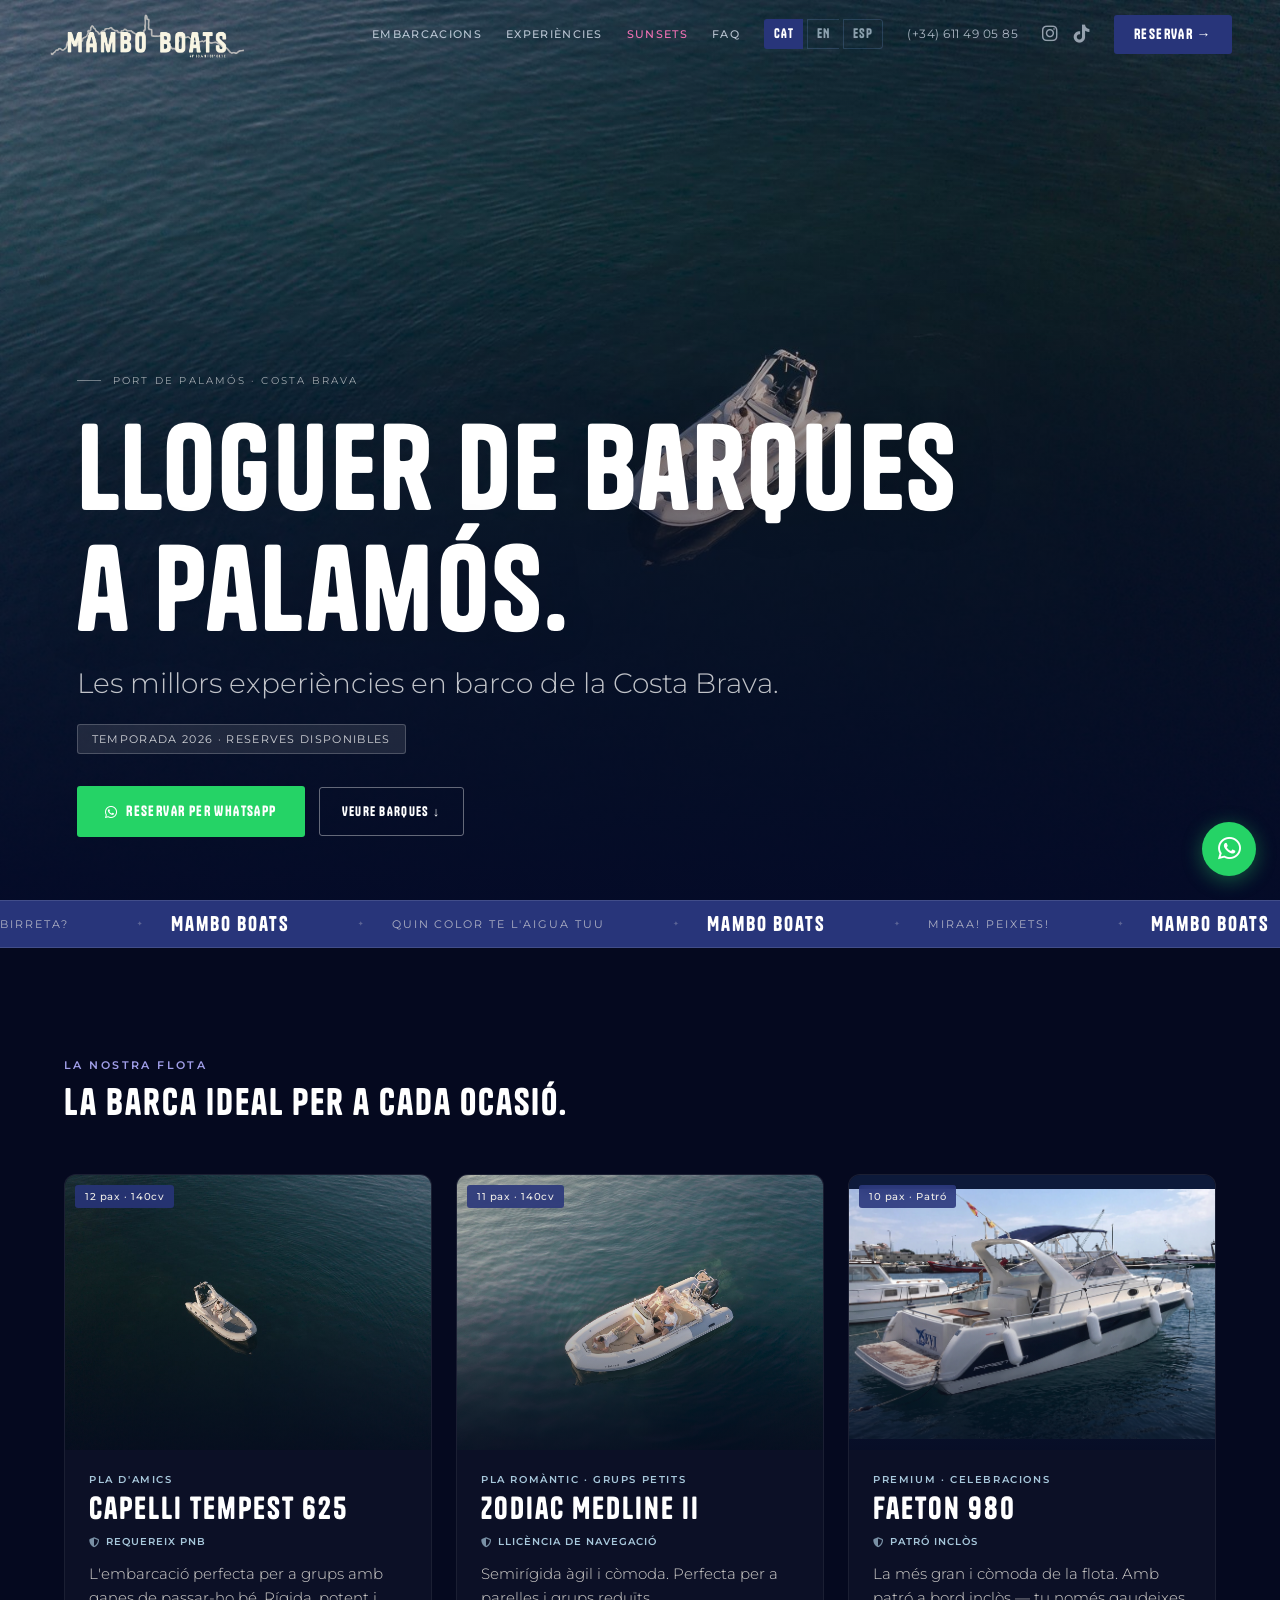
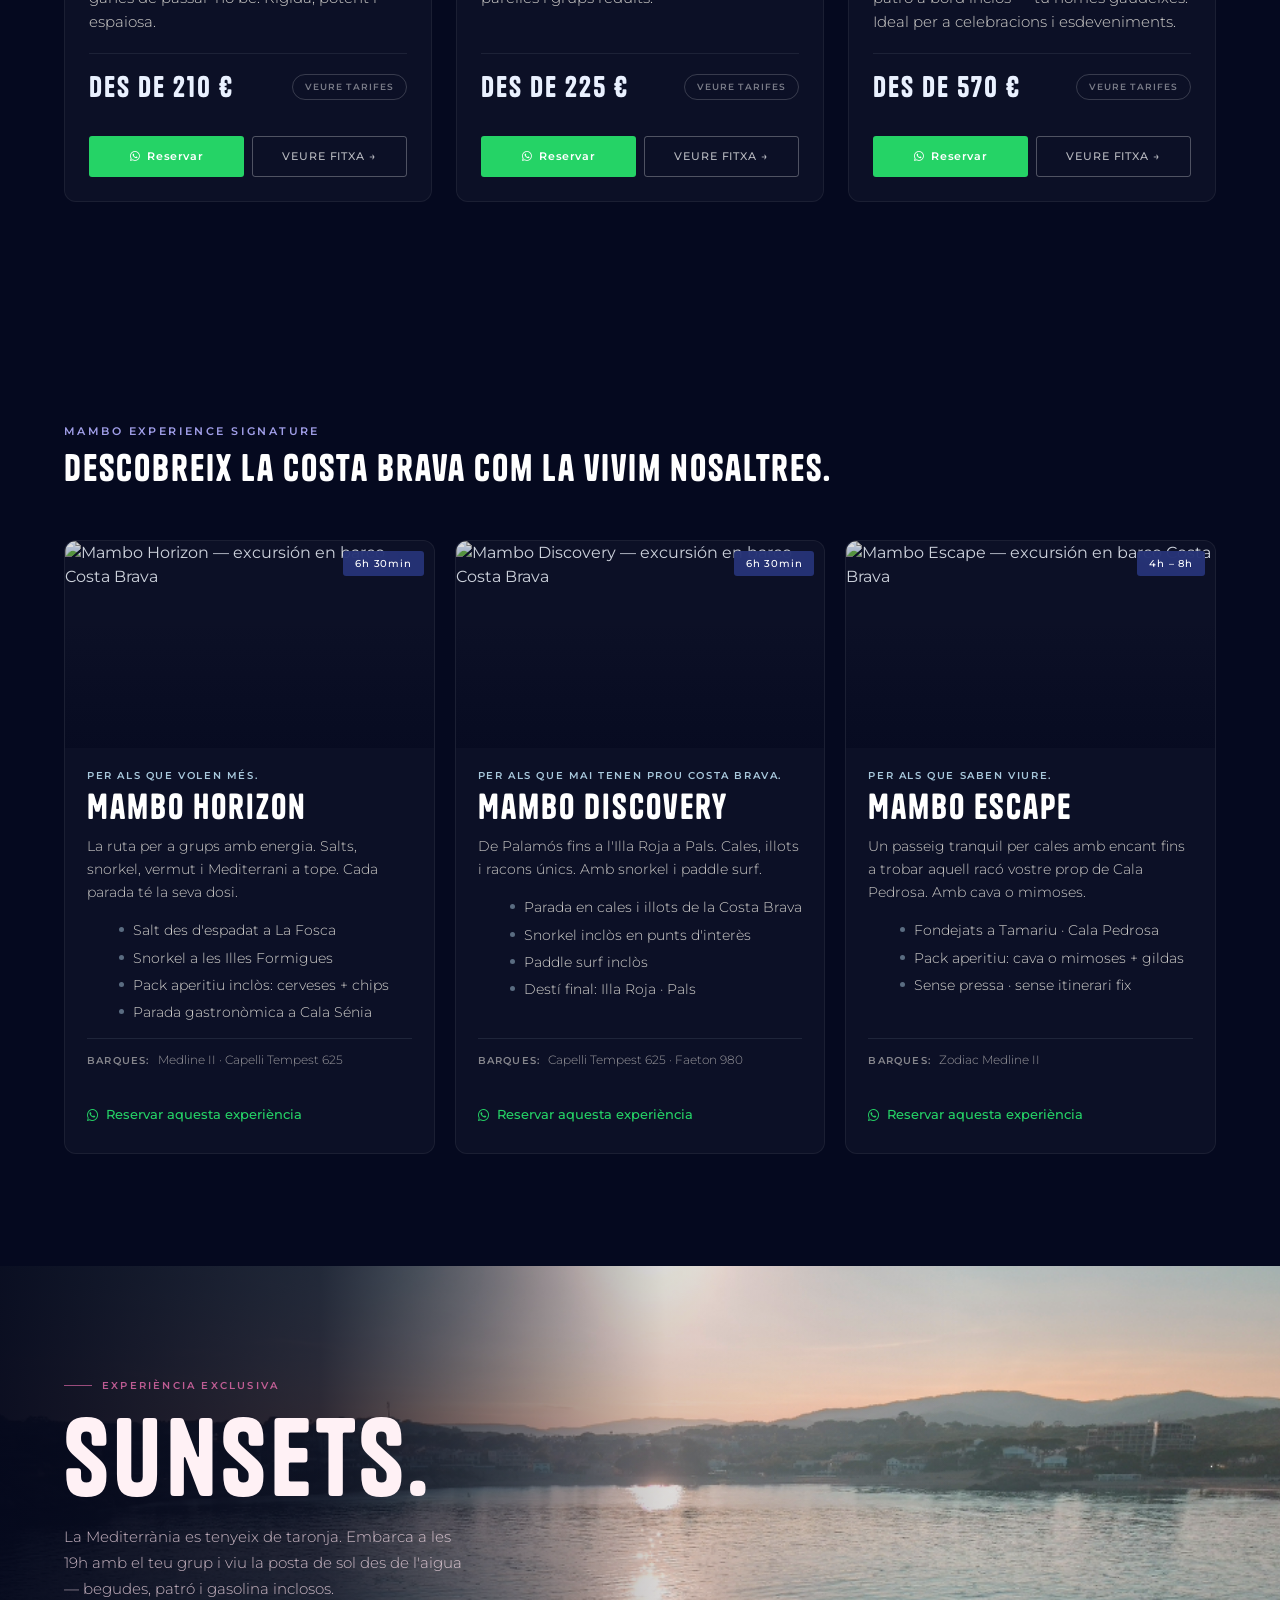
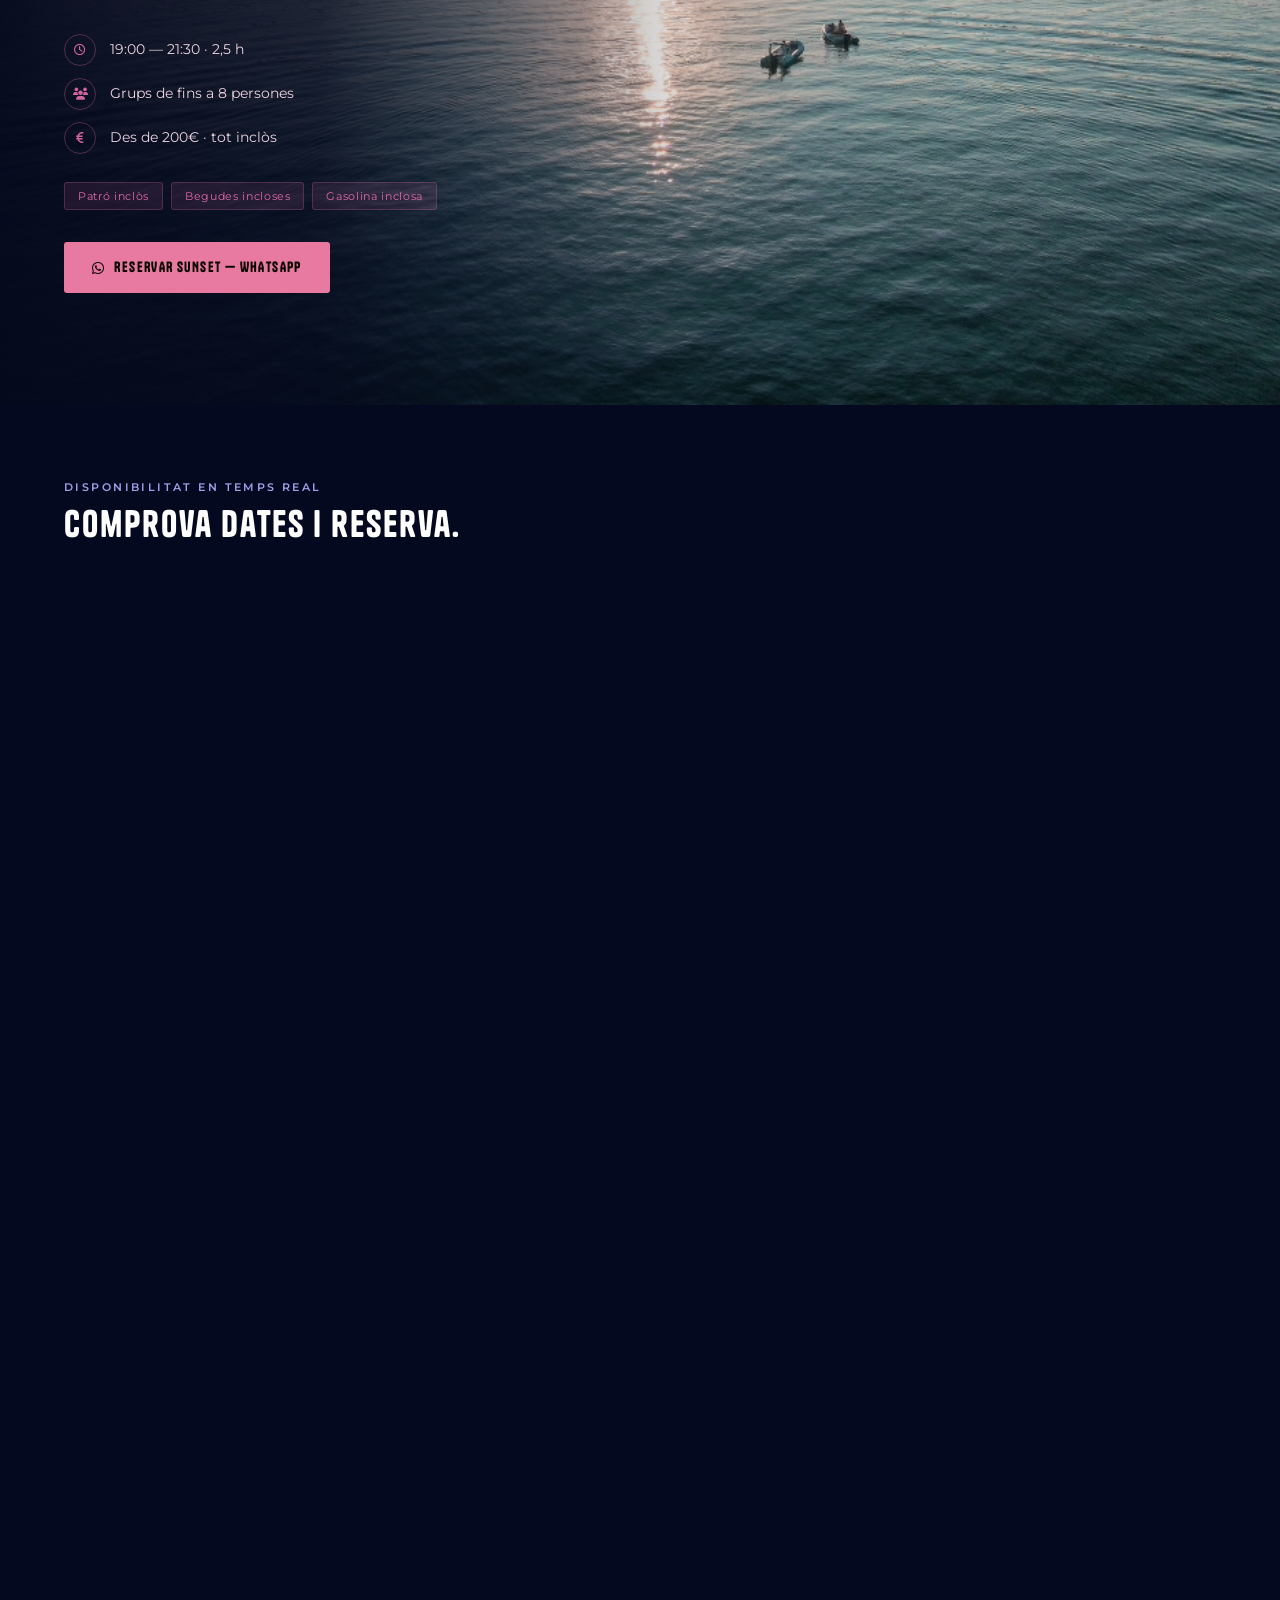
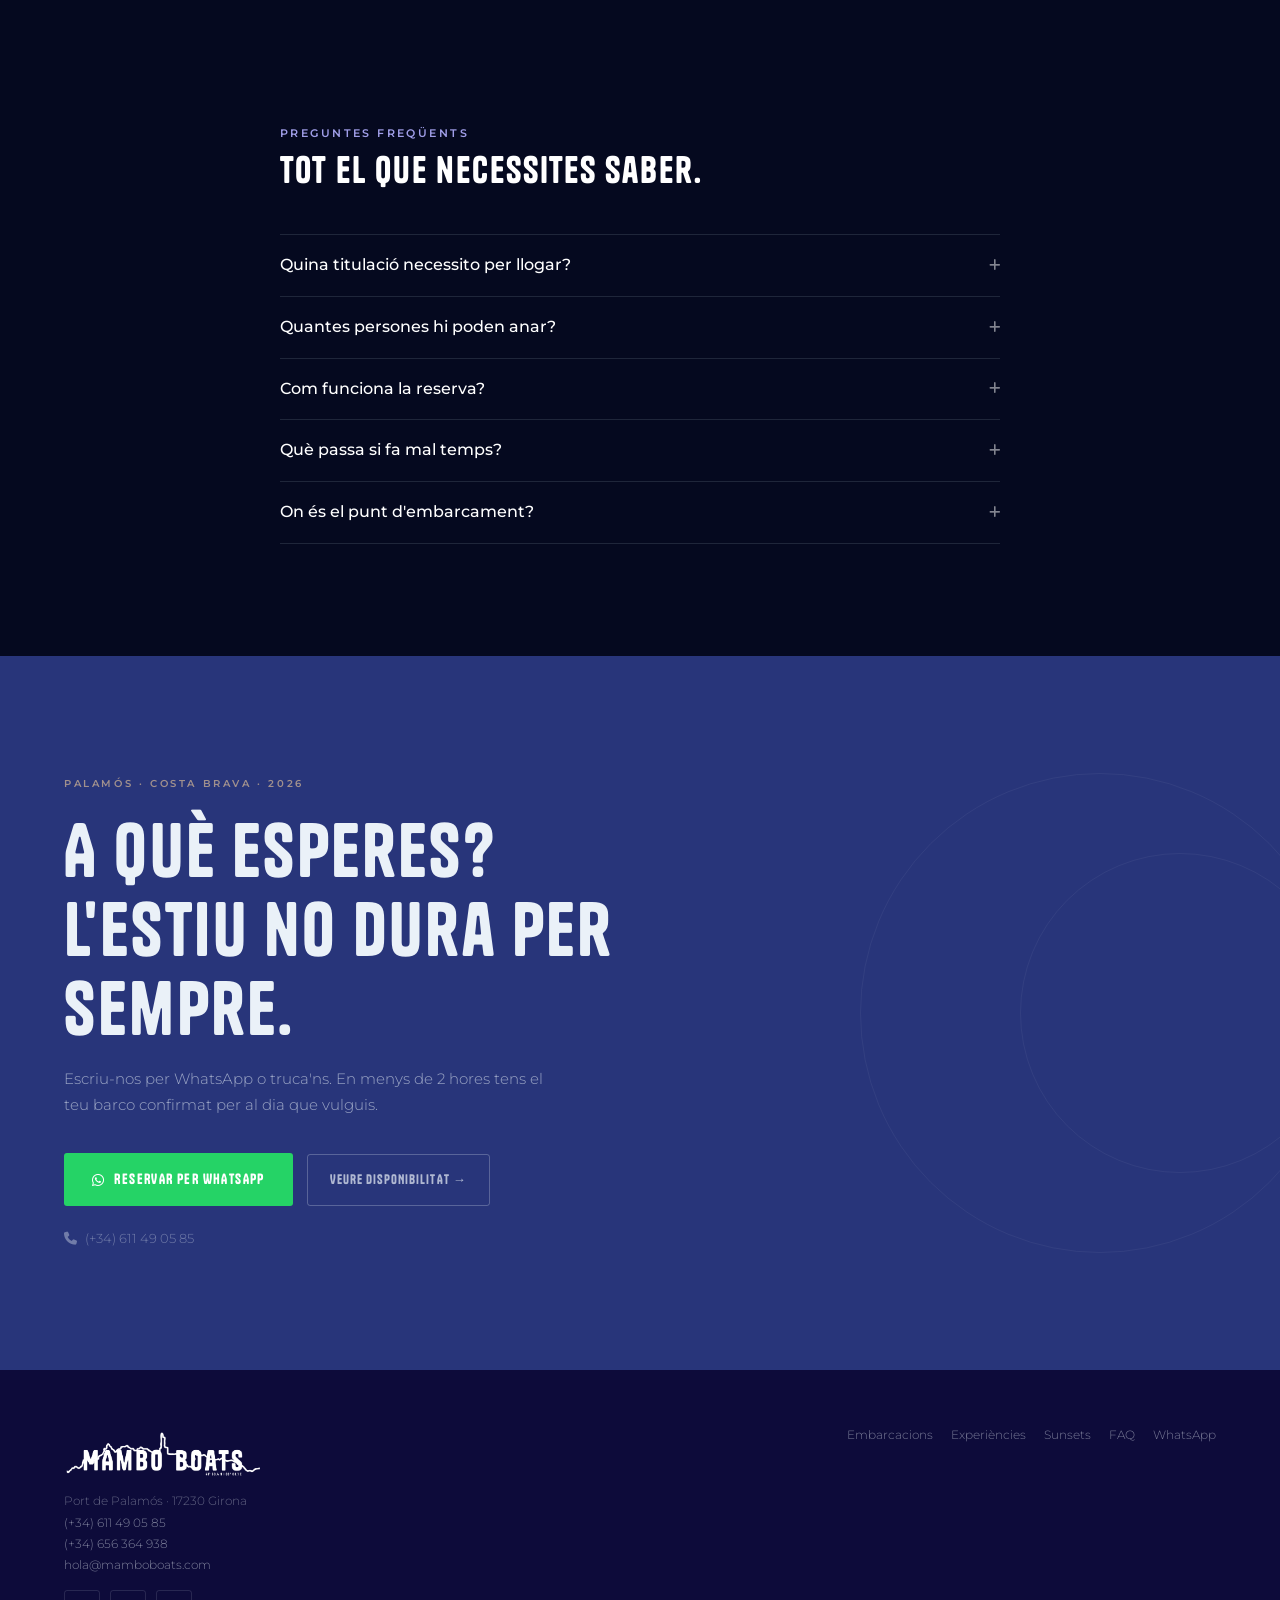
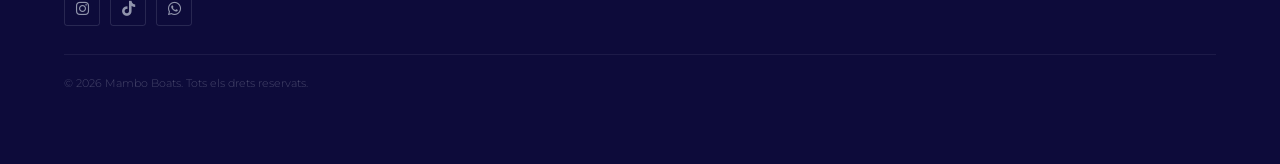
==== commit bfef3cdc: "Boat details" ====
--- a/index.html
+++ b/index.html
@@ -14,6 +14,7 @@
     <!-- SEO: robots + canonical -->
     <meta name="robots" content="index, follow, max-image-preview:large, max-snippet:-1, max-video-preview:-1">
     <link rel="canonical" href="https://mamboboats.com/">
+    <meta name="google-site-verification" content="41m7HkI_z_x3a-fgu3e65JZ-JIwPBWPMbTzhdI3mLNk" />
 
     <!-- SEO: local geo -->
     <meta name="geo.region" content="ES-GI">
@@ -327,8 +328,8 @@
                             <i class="fab fa-whatsapp"></i>
                             <span data-es="Reservar" data-en="Book" data-ca="Reservar">Reservar</span>
                         </a>
-                        <a href="#nauticmanager" class="btn-avail"
-                            data-es="Disponibilidad →" data-en="Availability →" data-ca="Disponibilitat →">Disponibilitat →</a>
+                        <a href="capelli-tempest-625.html" class="btn-avail"
+                            data-es="Ver ficha →" data-en="View details →" data-ca="Veure fitxa →">Veure fitxa →</a>
                     </div>
                 </div>
             </article>
@@ -364,8 +365,8 @@
                             <i class="fab fa-whatsapp"></i>
                             <span data-es="Reservar" data-en="Book" data-ca="Reservar">Reservar</span>
                         </a>
-                        <a href="#nauticmanager" class="btn-avail"
-                            data-es="Disponibilidad →" data-en="Availability →" data-ca="Disponibilitat →">Disponibilitat →</a>
+                        <a href="zodiac-medline-ii.html" class="btn-avail"
+                            data-es="Ver ficha →" data-en="View details →" data-ca="Veure fitxa →">Veure fitxa →</a>
                     </div>
                 </div>
             </article>
@@ -400,8 +401,8 @@
                             <i class="fab fa-whatsapp"></i>
                             <span data-es="Reservar" data-en="Book" data-ca="Reservar">Reservar</span>
                         </a>
-                        <a href="#nauticmanager" class="btn-avail"
-                            data-es="Disponibilidad →" data-en="Availability →" data-ca="Disponibilitat →">Disponibilitat →</a>
+                        <a href="faeton-980.html" class="btn-avail"
+                            data-es="Ver ficha →" data-en="View details →" data-ca="Veure fitxa →">Veure fitxa →</a>
                     </div>
                 </div>
             </article>
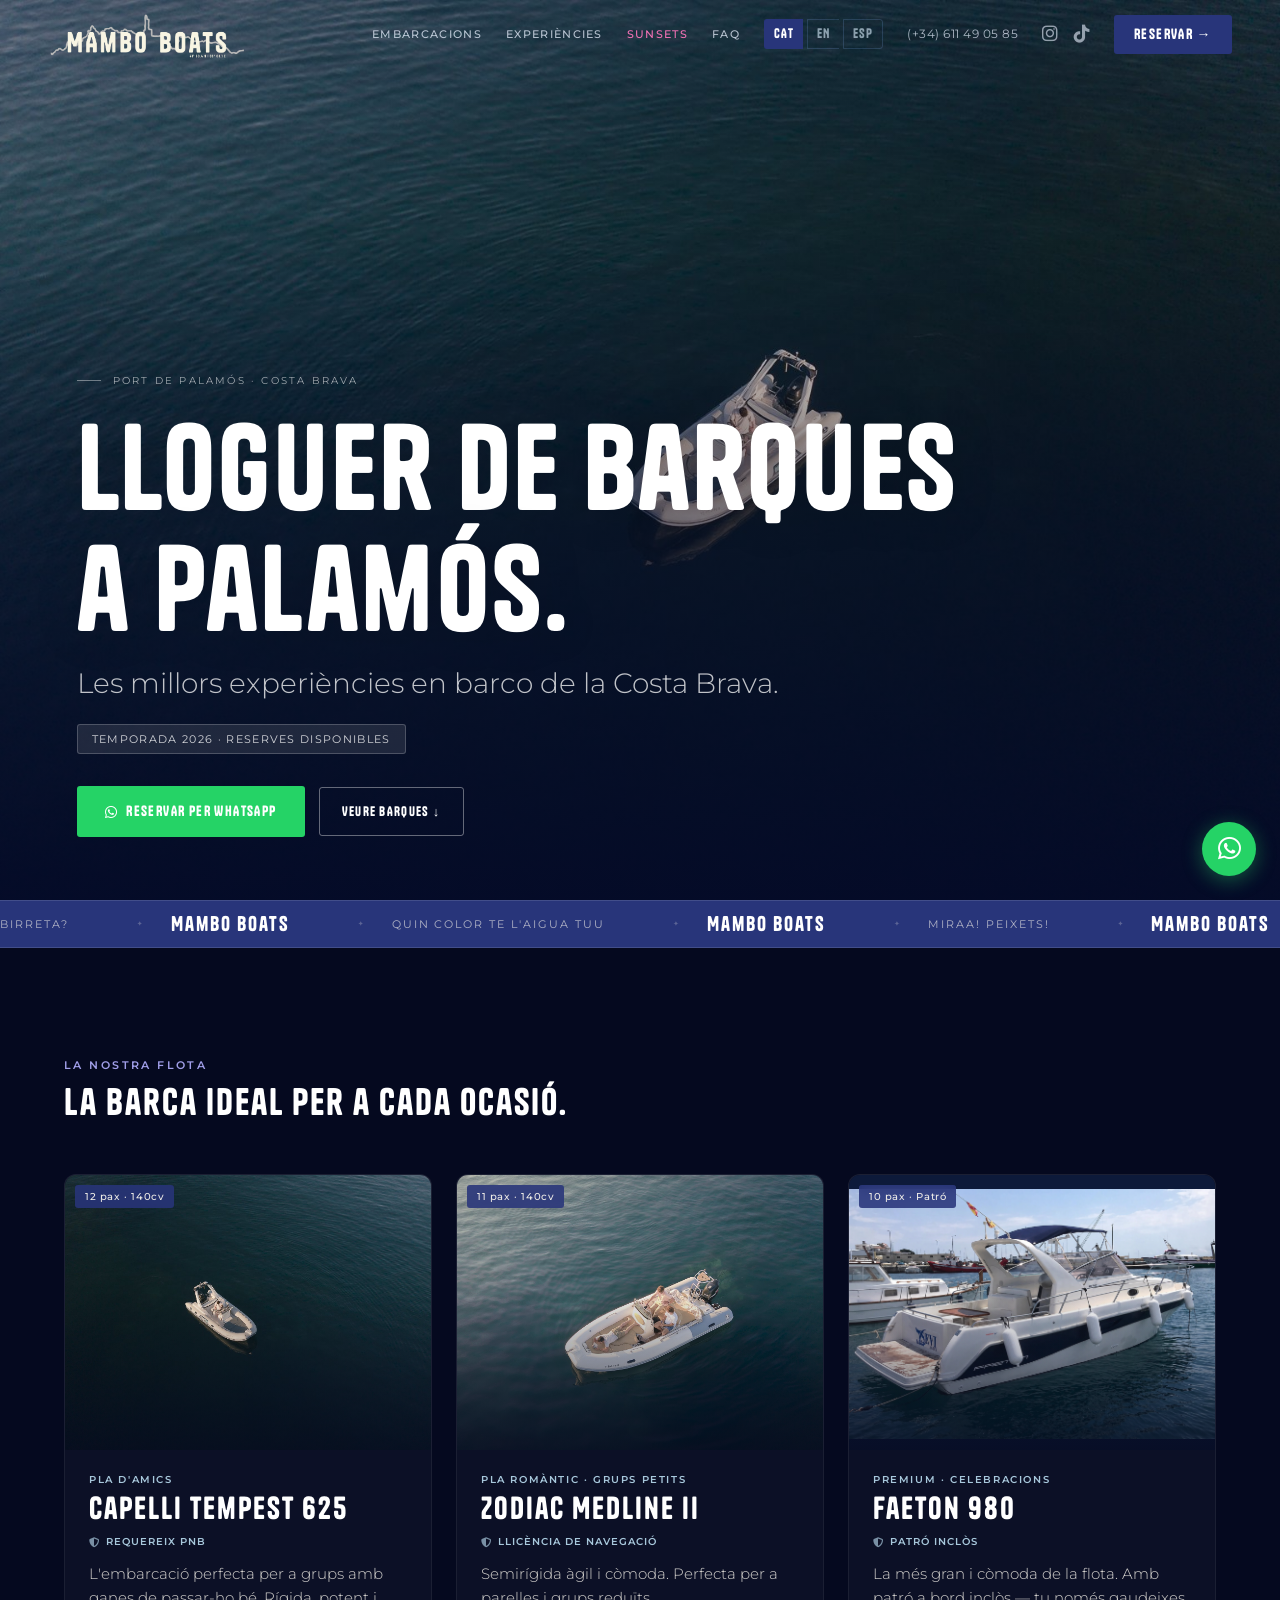
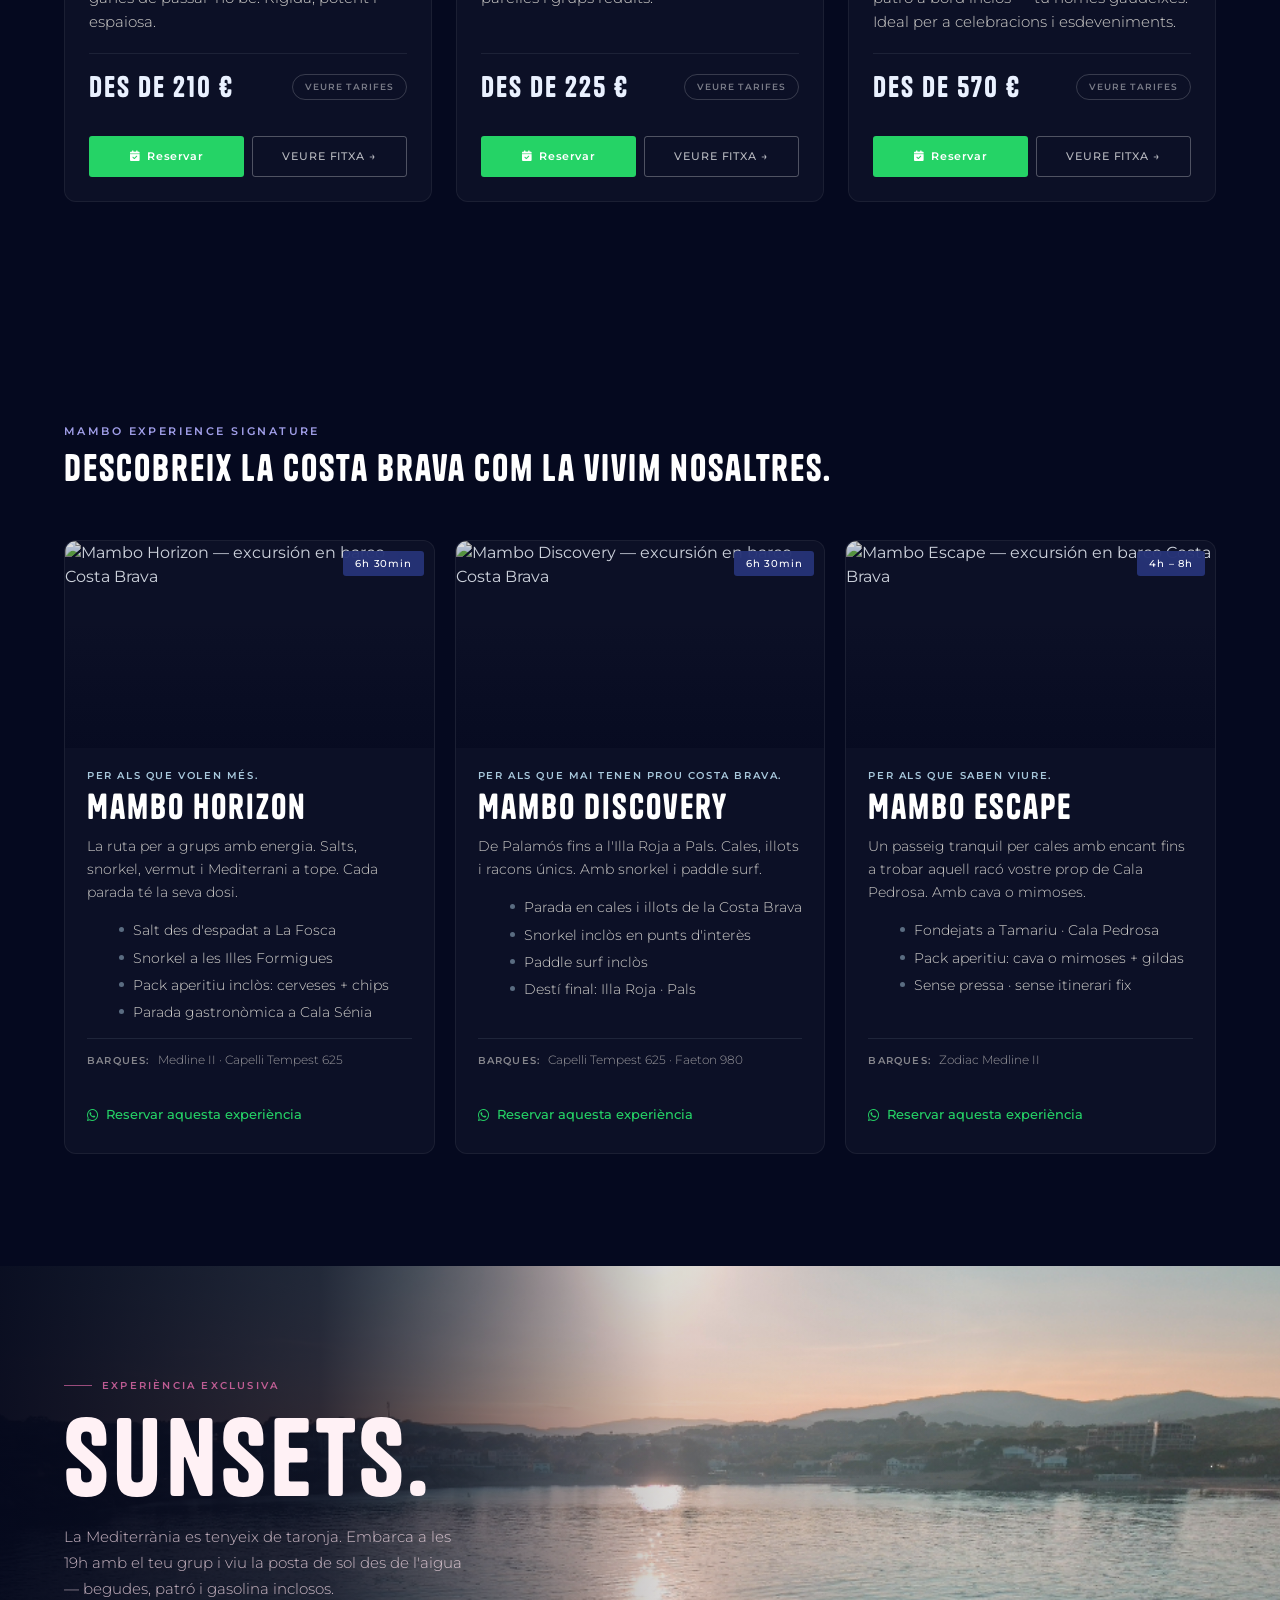
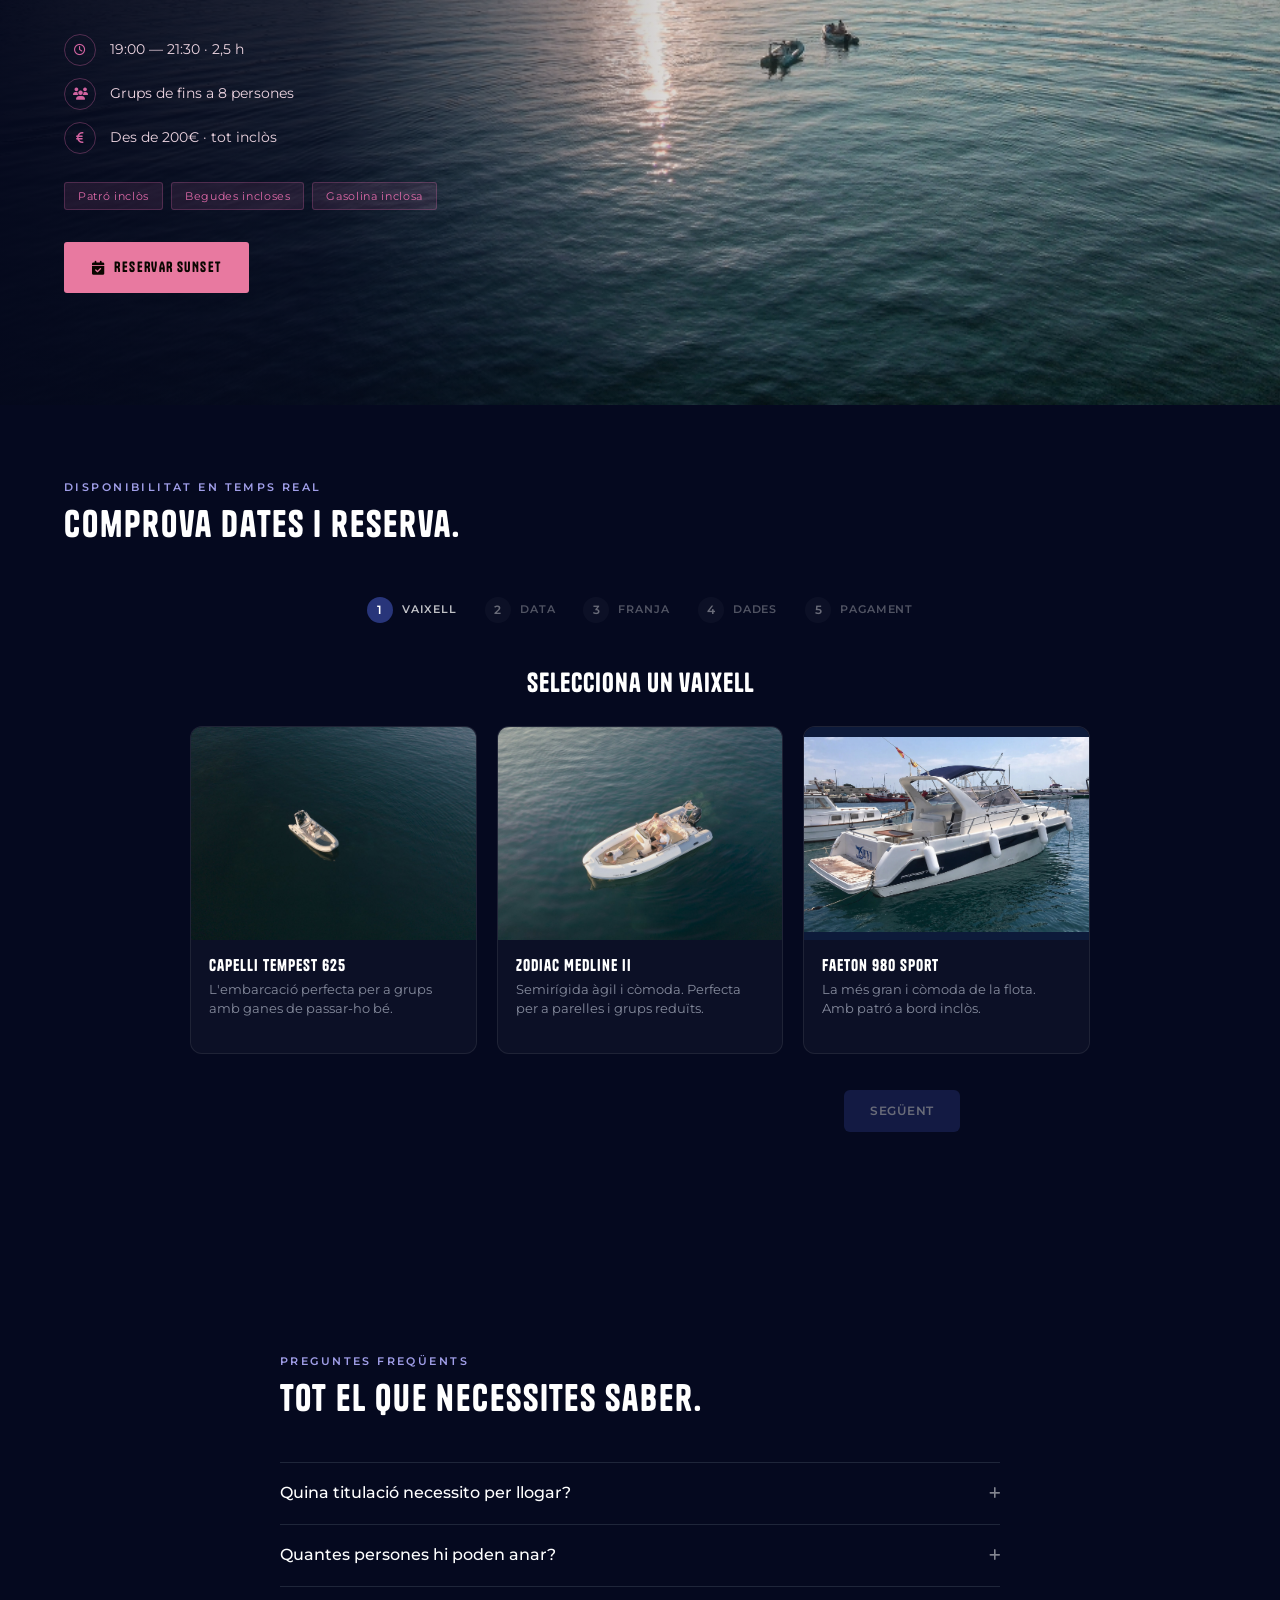
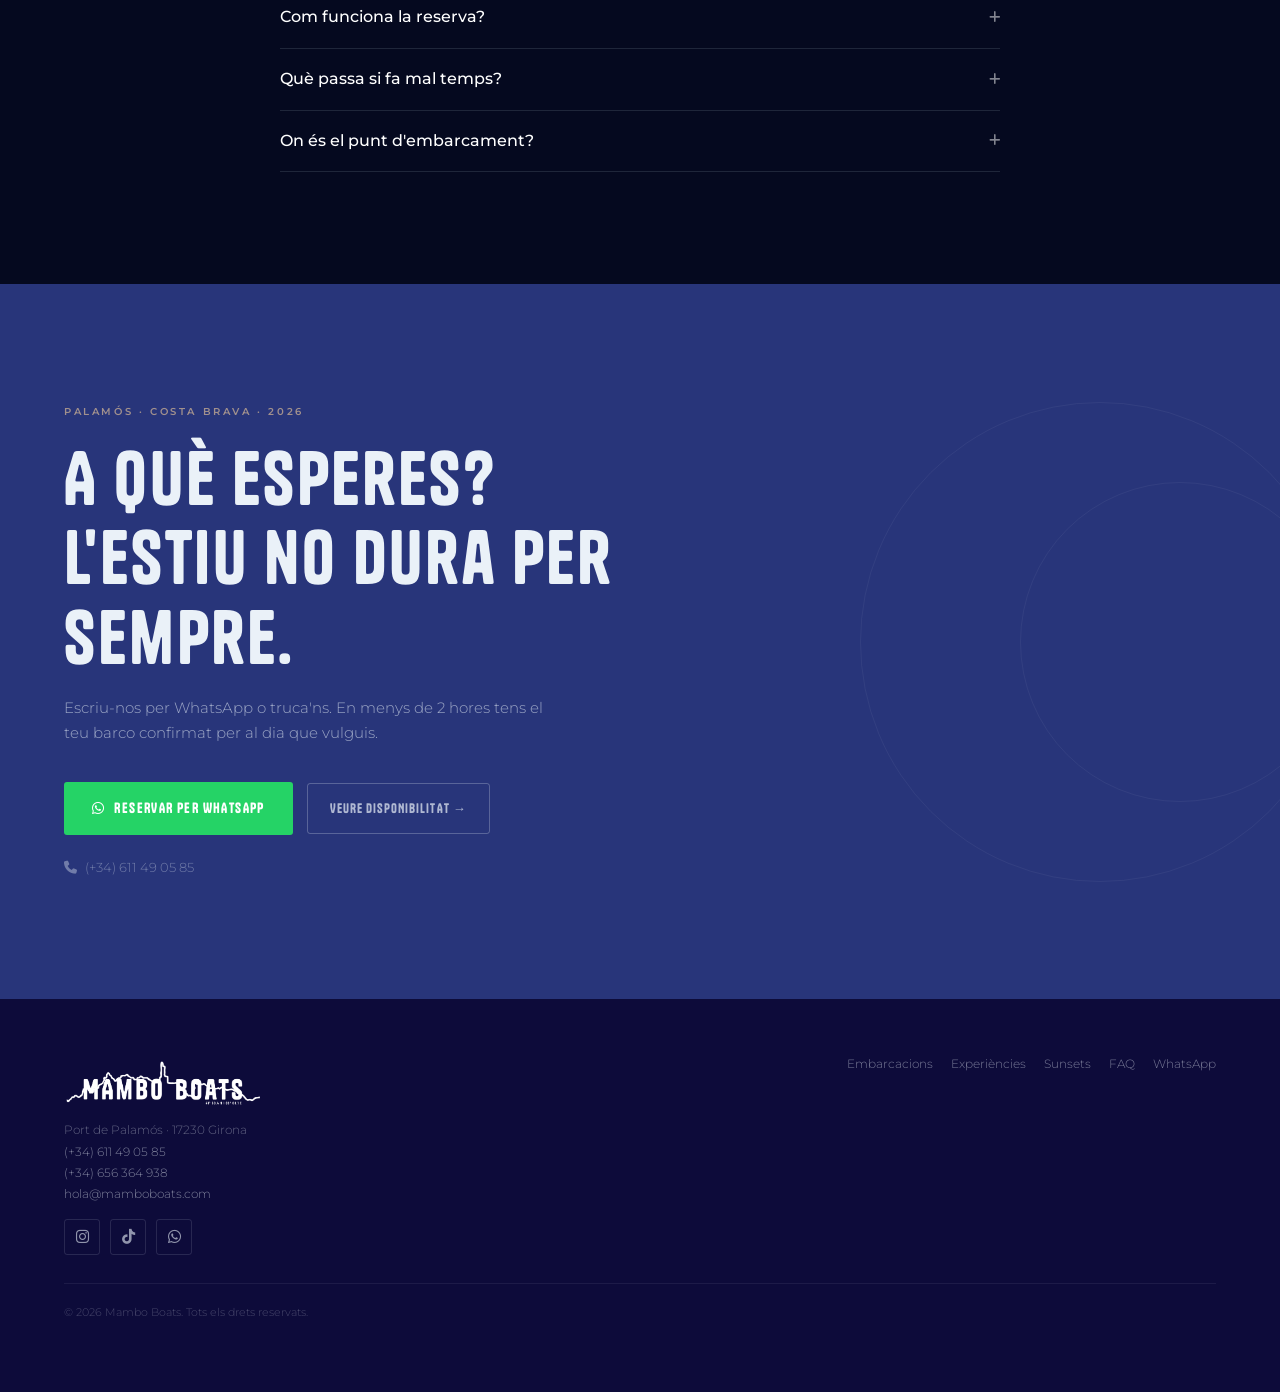
==== commit 15e1c619: "Merge pull request #17 from mickeyglam/main Booking engine" ====
--- a/index.html
+++ b/index.html
@@ -324,8 +324,8 @@
                             data-es="Ver tarifas" data-en="View rates" data-ca="Veure tarifes">Veure tarifes</button>
                     </div>
                     <div class="boat-actions">
-                        <a href="https://wa.me/34611490585?text=Hola%2C+vull+informaci%C3%B3+sobre+la+Capelli+Tempest+625." class="btn-wa-boat" target="_blank">
-                            <i class="fab fa-whatsapp"></i>
+                        <a href="#nauticmanager" class="btn-wa-boat" onclick="startBookingWithBoat(1)">
+                            <i class="fas fa-calendar-check"></i>
                             <span data-es="Reservar" data-en="Book" data-ca="Reservar">Reservar</span>
                         </a>
                         <a href="capelli-tempest-625.html" class="btn-avail"
@@ -361,8 +361,8 @@
                             data-es="Ver tarifas" data-en="View rates" data-ca="Veure tarifes">Veure tarifes</button>
                     </div>
                     <div class="boat-actions">
-                        <a href="https://wa.me/34611490585?text=Hola%2C+vull+informaci%C3%B3+sobre+la+Zodiac+Medline+II." class="btn-wa-boat" target="_blank">
-                            <i class="fab fa-whatsapp"></i>
+                        <a href="#nauticmanager" class="btn-wa-boat" onclick="startBookingWithBoat(2)">
+                            <i class="fas fa-calendar-check"></i>
                             <span data-es="Reservar" data-en="Book" data-ca="Reservar">Reservar</span>
                         </a>
                         <a href="zodiac-medline-ii.html" class="btn-avail"
@@ -397,8 +397,8 @@
                             data-es="Ver tarifas" data-en="View rates" data-ca="Veure tarifes">Veure tarifes</button>
                     </div>
                     <div class="boat-actions">
-                        <a href="https://wa.me/34611490585?text=Hola%2C+vull+informaci%C3%B3+sobre+el+Faeton+980+amb+patr%C3%B3." class="btn-wa-boat" target="_blank">
-                            <i class="fab fa-whatsapp"></i>
+                        <a href="#nauticmanager" class="btn-wa-boat" onclick="startBookingWithBoat(3)">
+                            <i class="fas fa-calendar-check"></i>
                             <span data-es="Reservar" data-en="Book" data-ca="Reservar">Reservar</span>
                         </a>
                         <a href="faeton-980.html" class="btn-avail"
@@ -558,9 +558,9 @@
                 <span class="sunset-tag" data-es="Bebidas incluidas" data-en="Drinks included" data-ca="Begudes incloses">Begudes incloses</span>
                 <span class="sunset-tag" data-es="Gasolina incluida" data-en="Fuel included" data-ca="Gasolina inclosa">Gasolina inclosa</span>
             </div>
-            <a href="https://wa.me/34611490585?text=Hola%21+Vull+reservar+una+sortida+Sunset+amb+Mambo+Boats." class="btn-sunset-cta" target="_blank">
-                <i class="fab fa-whatsapp"></i>
-                <span data-es="Reservar Sunset — WhatsApp" data-en="Book Sunset — WhatsApp" data-ca="Reservar Sunset — WhatsApp">Reservar Sunset — WhatsApp</span>
+            <a href="#nauticmanager" class="btn-sunset-cta" onclick="startBookingWithBoat(1, 'sunset')">
+                <i class="fas fa-calendar-check"></i>
+                <span data-es="Reservar Sunset" data-en="Book Sunset" data-ca="Reservar Sunset">Reservar Sunset</span>
             </a>
         </div>
     </section>
@@ -573,8 +573,202 @@
             <h2 class="section-h2"
                 data-es="Comprueba fechas y reserva." data-en="Check dates and book." data-ca="Comprova dates i reserva.">Comprova dates i reserva.</h2>
         </div>
-        <iframe name='' src='https://shop.nauticmanager.com/mambo-boats' scrolling='yes' height='900px' width='100%'
-            frameborder='0' style="border-radius:8px;"></iframe>
+        <div class="booking-widget" id="bookingWidget">
+
+            <div class="booking-steps" id="bookingSteps">
+                <div class="booking-step active" data-step="1">
+                    <span class="booking-step-num">1</span>
+                    <span class="booking-step-label" data-es="Barco" data-en="Boat" data-ca="Vaixell">Vaixell</span>
+                </div>
+                <div class="booking-step" data-step="2">
+                    <span class="booking-step-num">2</span>
+                    <span class="booking-step-label" data-es="Fecha" data-en="Date" data-ca="Data">Data</span>
+                </div>
+                <div class="booking-step" data-step="3">
+                    <span class="booking-step-num">3</span>
+                    <span class="booking-step-label" data-es="Franja" data-en="Time" data-ca="Franja">Franja</span>
+                </div>
+                <div class="booking-step" data-step="4">
+                    <span class="booking-step-num">4</span>
+                    <span class="booking-step-label" data-es="Datos" data-en="Details" data-ca="Dades">Dades</span>
+                </div>
+                <div class="booking-step" data-step="5">
+                    <span class="booking-step-num">5</span>
+                    <span class="booking-step-label" data-es="Pago" data-en="Payment" data-ca="Pagament">Pagament</span>
+                </div>
+            </div>
+
+            <!-- Paso 1: Barco -->
+            <div class="booking-panel active" data-panel="1">
+                <h3 class="booking-panel-title"
+                    data-es="Selecciona un barco" data-en="Select a boat" data-ca="Selecciona un vaixell">Selecciona un vaixell</h3>
+                <div class="booking-boats-grid" id="bookingBoatsGrid">
+                    <button type="button" class="booking-boat-card" data-boat-id="1">
+                        <div class="booking-boat-img" style="background-image:url('uploads/DJI_20260522195041_0701_D_1-c77cda22.jpg');background-position:47% 40%;"></div>
+                        <div class="booking-boat-body">
+                            <h4 class="booking-boat-name">Capelli Tempest 625</h4>
+                            <p class="booking-boat-desc"
+                                data-es="La embarcación perfecta para grupos con ganas de pasarlo bien."
+                                data-en="The perfect boat for groups ready to have a great time."
+                                data-ca="L'embarcació perfecta per a grups amb ganes de passar-ho bé.">L'embarcació perfecta per a grups amb ganes de passar-ho bé.</p>
+                        </div>
+                        <div class="booking-boat-check"><i class="fas fa-check"></i></div>
+                    </button>
+                    <button type="button" class="booking-boat-card" data-boat-id="2">
+                        <div class="booking-boat-img" style="background-image:url('uploads/DJI_20260522195430_0716_D_1.jpg');background-position:60% 45%;"></div>
+                        <div class="booking-boat-body">
+                            <h4 class="booking-boat-name">Zodiac Medline II</h4>
+                            <p class="booking-boat-desc"
+                                data-es="Semirrígida ágil y cómoda. Perfecta para parejas y grupos reducidos."
+                                data-en="Agile and comfortable rigid inflatable. Perfect for couples and small groups."
+                                data-ca="Semirígida àgil i còmoda. Perfecta per a parelles i grups reduïts.">Semirígida àgil i còmoda. Perfecta per a parelles i grups reduïts.</p>
+                        </div>
+                        <div class="booking-boat-check"><i class="fas fa-check"></i></div>
+                    </button>
+                    <button type="button" class="booking-boat-card" data-boat-id="3">
+                        <div class="booking-boat-img" style="background-image:url('uploads/faeton_980.png');background-position:center 55%;background-size:contain;background-repeat:no-repeat;background-color:#0d1a3a;"></div>
+                        <div class="booking-boat-body">
+                            <h4 class="booking-boat-name">Faeton 980 Sport</h4>
+                            <p class="booking-boat-desc"
+                                data-es="La más grande y cómoda de la flota. Con patrón a bordo incluido."
+                                data-en="The largest and most comfortable vessel. With a skipper included."
+                                data-ca="La més gran i còmoda de la flota. Amb patró a bord inclòs.">La més gran i còmoda de la flota. Amb patró a bord inclòs.</p>
+                        </div>
+                        <div class="booking-boat-check"><i class="fas fa-check"></i></div>
+                    </button>
+                </div>
+            </div>
+
+            <!-- Paso 2: Fecha -->
+            <div class="booking-panel" data-panel="2">
+                <h3 class="booking-panel-title"
+                    data-es="Selecciona una fecha" data-en="Select a date" data-ca="Selecciona una data">Selecciona una data</h3>
+                <div class="booking-calendar">
+                    <div class="booking-cal-header">
+                        <button type="button" class="booking-cal-nav" id="calPrev" aria-label="Mes anterior"><i class="fas fa-chevron-left"></i></button>
+                        <span class="booking-cal-month" id="calMonthLabel"></span>
+                        <button type="button" class="booking-cal-nav" id="calNext" aria-label="Mes siguiente"><i class="fas fa-chevron-right"></i></button>
+                    </div>
+                    <div class="booking-cal-weekdays" id="calWeekdays"></div>
+                    <div class="booking-cal-grid" id="calGrid"></div>
+                </div>
+            </div>
+
+            <!-- Paso 3: Franja -->
+            <div class="booking-panel" data-panel="3">
+                <h3 class="booking-panel-title"
+                    data-es="Selecciona una franja" data-en="Select a time slot" data-ca="Selecciona una franja">Selecciona una franja</h3>
+                <div class="booking-status" id="bookingSlotsStatus"></div>
+                <div class="booking-slots-grid" id="bookingSlotsGrid"></div>
+            </div>
+
+            <!-- Paso 4: Datos -->
+            <div class="booking-panel" data-panel="4">
+                <h3 class="booking-panel-title"
+                    data-es="Tus datos" data-en="Your details" data-ca="Les teves dades">Les teves dades</h3>
+                <form class="booking-form" id="bookingForm" novalidate>
+                    <label class="booking-field">
+                        <span data-es="Nombre completo *" data-en="Full name *" data-ca="Nom complet *">Nom complet *</span>
+                        <input type="text" name="nombre" required autocomplete="name">
+                    </label>
+                    <label class="booking-field">
+                        <span data-es="Correo electrónico *" data-en="Email address *" data-ca="Adreça electrònica *">Adreça electrònica *</span>
+                        <input type="email" name="email" required autocomplete="email">
+                    </label>
+                    <label class="booking-field">
+                        <span data-es="Teléfono *" data-en="Phone *" data-ca="Telèfon *">Telèfon *</span>
+                        <input type="tel" name="telefono" required autocomplete="tel">
+                    </label>
+                    <label class="booking-field">
+                        <span data-es="DNI / Pasaporte (opcional)" data-en="ID / Passport (optional)" data-ca="DNI / Passaport (opcional)">DNI / Passaport (opcional)</span>
+                        <input type="text" name="dni" autocomplete="off">
+                    </label>
+                    <label class="booking-field booking-field-wide">
+                        <span data-es="Dirección *" data-en="Address *" data-ca="Adreça *">Adreça *</span>
+                        <input type="text" name="direccion" required autocomplete="address-line1">
+                    </label>
+                    <label class="booking-field">
+                        <span data-es="Ciudad *" data-en="City *" data-ca="Ciutat *">Ciutat *</span>
+                        <input type="text" name="ciudad" required autocomplete="address-level2">
+                    </label>
+                    <label class="booking-field">
+                        <span data-es="Código postal *" data-en="Postal code *" data-ca="Codi postal *">Codi postal *</span>
+                        <input type="text" name="codigo_postal" required autocomplete="postal-code">
+                    </label>
+                    <label class="booking-field">
+                        <span data-es="País *" data-en="Country *" data-ca="País *">País *</span>
+                        <select name="pais" required autocomplete="country">
+                            <option value="ES" selected>España</option>
+                            <option value="FR">France</option>
+                            <option value="DE">Deutschland</option>
+                            <option value="IT">Italia</option>
+                            <option value="PT">Portugal</option>
+                            <option value="GB">United Kingdom</option>
+                            <option value="NL">Nederland</option>
+                            <option value="BE">Belgique</option>
+                            <option value="CH">Schweiz</option>
+                            <option value="US">United States</option>
+                            <option value="OTHER">Other</option>
+                        </select>
+                    </label>
+                </form>
+                <div class="booking-summary" id="bookingSummary4">
+                    <div class="booking-summary-row">
+                        <span data-es="Barco" data-en="Boat" data-ca="Vaixell">Vaixell</span>
+                        <span class="js-sum-boat">—</span>
+                    </div>
+                    <div class="booking-summary-row">
+                        <span data-es="Fecha" data-en="Date" data-ca="Data">Data</span>
+                        <span class="js-sum-date">—</span>
+                    </div>
+                    <div class="booking-summary-row">
+                        <span data-es="Franja" data-en="Time slot" data-ca="Franja">Franja</span>
+                        <span class="js-sum-slot">—</span>
+                    </div>
+                    <div class="booking-summary-row booking-summary-total">
+                        <span data-es="Total" data-en="Total" data-ca="Total">Total</span>
+                        <span class="js-sum-total">—</span>
+                    </div>
+                </div>
+            </div>
+
+            <!-- Paso 5: Pago -->
+            <div class="booking-panel" data-panel="5">
+                <h3 class="booking-panel-title"
+                    data-es="Confirma y paga" data-en="Confirm and pay" data-ca="Confirma i paga">Confirma i paga</h3>
+                <div class="booking-summary" id="bookingSummary5">
+                    <div class="booking-summary-row">
+                        <span data-es="Barco" data-en="Boat" data-ca="Vaixell">Vaixell</span>
+                        <span class="js-sum-boat">—</span>
+                    </div>
+                    <div class="booking-summary-row">
+                        <span data-es="Fecha" data-en="Date" data-ca="Data">Data</span>
+                        <span class="js-sum-date">—</span>
+                    </div>
+                    <div class="booking-summary-row">
+                        <span data-es="Franja" data-en="Time slot" data-ca="Franja">Franja</span>
+                        <span class="js-sum-slot">—</span>
+                    </div>
+                    <div class="booking-summary-row booking-summary-total">
+                        <span data-es="Total" data-en="Total" data-ca="Total">Total</span>
+                        <span class="js-sum-total">—</span>
+                    </div>
+                </div>
+                <button type="button" class="booking-pay-btn" id="bookingPayBtn">
+                    <span class="booking-spinner" id="bookingPaySpinner" hidden></span>
+                    <span data-es="Proceder al pago" data-en="Proceed to payment" data-ca="Procedir al pagament">Procedir al pagament</span>
+                </button>
+                <div class="booking-error" id="bookingPayError" hidden></div>
+            </div>
+
+            <div class="booking-nav">
+                <button type="button" class="booking-btn-back" id="bookingBack" hidden
+                    data-es="Atrás" data-en="Back" data-ca="Enrere">Enrere</button>
+                <button type="button" class="booking-btn-next" id="bookingNext" disabled
+                    data-es="Siguiente" data-en="Next" data-ca="Següent">Següent</button>
+            </div>
+
+        </div>
     </section>
 
     <!-- ══ FAQ ══ -->
@@ -832,6 +1026,7 @@
     <!-- Bootstrap JS -->
     <script src="https://cdn.jsdelivr.net/npm/bootstrap@5.3.0/dist/js/bootstrap.bundle.min.js"></script>
     <script src="script.js"></script>
+    <script src="booking.js"></script>
 
 </body>
 </html>
--- a/style.css
+++ b/style.css
@@ -1366,3 +1366,458 @@
     transition: background 0.2s;
 }
 .btn-wa-modal:hover { background: #1DB954; color: white; }
+
+/* ── BOOKING WIDGET ──────────────────────────────────────── */
+
+.booking-widget { max-width: 900px; margin: 0 auto; }
+
+.booking-steps {
+    display: flex;
+    flex-wrap: wrap;
+    justify-content: center;
+    gap: 10px 28px;
+    margin-bottom: 44px;
+}
+
+.booking-step {
+    display: flex;
+    align-items: center;
+    gap: 9px;
+    opacity: 0.4;
+    transition: opacity 0.2s;
+}
+.booking-step.active, .booking-step.done { opacity: 1; }
+
+.booking-step-num {
+    width: 26px;
+    height: 26px;
+    flex-shrink: 0;
+    border-radius: 50%;
+    background: rgba(255, 255, 255, 0.08);
+    display: flex;
+    align-items: center;
+    justify-content: center;
+    font-family: 'Montserrat', system-ui, sans-serif;
+    font-size: 12px;
+    font-weight: 600;
+    color: white;
+    transition: background 0.2s;
+}
+.booking-step.active .booking-step-num { background: var(--brand); }
+.booking-step.done .booking-step-num { background: var(--green); }
+
+.booking-step-label {
+    font-family: 'Montserrat', system-ui, sans-serif;
+    font-size: 11px;
+    font-weight: 600;
+    letter-spacing: 0.08em;
+    text-transform: uppercase;
+    color: rgba(255, 255, 255, 0.75);
+}
+
+.booking-panel { display: none; }
+.booking-panel.active { display: block; animation: bookingFadeIn 0.3s ease; }
+
+@keyframes bookingFadeIn {
+    from { opacity: 0; transform: translateY(6px); }
+    to { opacity: 1; transform: translateY(0); }
+}
+
+.booking-panel-title {
+    font-family: 'Tanker', sans-serif;
+    font-size: clamp(18px, 2.4vw, 26px);
+    font-weight: normal;
+    color: white;
+    letter-spacing: 1px;
+    text-align: center;
+    margin-bottom: 28px;
+}
+
+/* Step 1: boats */
+
+.booking-boats-grid {
+    display: grid;
+    grid-template-columns: repeat(3, 1fr);
+    gap: 20px;
+}
+@media (max-width: 900px) {
+    .booking-boats-grid { grid-template-columns: 1fr; }
+}
+
+.booking-boat-card {
+    position: relative;
+    text-align: left;
+    background: rgba(255, 255, 255, 0.03);
+    border: 1px solid rgba(255, 255, 255, 0.08);
+    border-radius: 12px;
+    overflow: hidden;
+    cursor: pointer;
+    padding: 0;
+    transition: border-color 0.2s, transform 0.2s;
+}
+.booking-boat-card:hover { transform: translateY(-3px); }
+.booking-boat-card.selected { border-color: var(--brand); box-shadow: 0 0 0 2px var(--brand); }
+
+.booking-boat-img { aspect-ratio: 4/3; background-size: cover; }
+
+.booking-boat-body { padding: 16px 18px 18px; }
+
+.booking-boat-name {
+    font-family: 'Tanker', sans-serif;
+    font-size: 16px;
+    font-weight: normal;
+    color: white;
+    letter-spacing: 1px;
+    margin-bottom: 6px;
+}
+
+.booking-boat-desc {
+    font-family: 'Montserrat', system-ui, sans-serif;
+    font-size: 12.5px;
+    line-height: 1.5;
+    color: var(--muted);
+}
+
+.booking-boat-check {
+    position: absolute;
+    top: 10px;
+    right: 10px;
+    width: 26px;
+    height: 26px;
+    border-radius: 50%;
+    background: var(--brand);
+    color: white;
+    display: flex;
+    align-items: center;
+    justify-content: center;
+    font-size: 12px;
+    opacity: 0;
+    transform: scale(0.6);
+    transition: opacity 0.2s, transform 0.2s;
+}
+.booking-boat-card.selected .booking-boat-check { opacity: 1; transform: scale(1); }
+
+/* Step 2: calendar */
+
+.booking-calendar {
+    max-width: 420px;
+    margin: 0 auto;
+    background: rgba(255, 255, 255, 0.03);
+    border: 1px solid rgba(255, 255, 255, 0.08);
+    border-radius: 12px;
+    padding: 20px;
+}
+
+.booking-cal-header {
+    display: flex;
+    align-items: center;
+    justify-content: space-between;
+    margin-bottom: 16px;
+}
+
+.booking-cal-nav {
+    width: 32px;
+    height: 32px;
+    border-radius: 6px;
+    background: rgba(255, 255, 255, 0.06);
+    border: none;
+    color: white;
+    cursor: pointer;
+    transition: background 0.2s;
+}
+.booking-cal-nav:hover:not(:disabled) { background: rgba(255, 255, 255, 0.12); }
+.booking-cal-nav:disabled { opacity: 0.25; cursor: not-allowed; }
+
+.booking-cal-month {
+    font-family: 'Montserrat', system-ui, sans-serif;
+    font-weight: 600;
+    letter-spacing: 0.05em;
+    text-transform: uppercase;
+    font-size: 13px;
+    color: white;
+}
+
+.booking-cal-weekdays {
+    display: grid;
+    grid-template-columns: repeat(7, 1fr);
+    margin-bottom: 6px;
+}
+.booking-cal-weekdays span {
+    text-align: center;
+    font-family: 'Montserrat', system-ui, sans-serif;
+    font-size: 10px;
+    color: var(--muted);
+    text-transform: uppercase;
+}
+
+.booking-cal-grid {
+    display: grid;
+    grid-template-columns: repeat(7, 1fr);
+    gap: 4px;
+}
+
+.booking-cal-day {
+    aspect-ratio: 1;
+    display: flex;
+    align-items: center;
+    justify-content: center;
+    border-radius: 6px;
+    font-family: 'Montserrat', system-ui, sans-serif;
+    font-size: 13px;
+    color: white;
+    background: transparent;
+    border: none;
+    cursor: pointer;
+    transition: background 0.15s;
+}
+.booking-cal-day:hover:not(:disabled) { background: rgba(255, 255, 255, 0.08); }
+.booking-cal-day:disabled { color: rgba(255, 255, 255, 0.18); cursor: not-allowed; }
+.booking-cal-day.selected { background: var(--brand); color: white; font-weight: 600; }
+.booking-cal-day.empty { visibility: hidden; cursor: default; }
+
+/* Step 3: slots */
+
+.booking-status {
+    text-align: center;
+    font-family: 'Montserrat', system-ui, sans-serif;
+    font-size: 13px;
+    color: var(--muted);
+    margin-bottom: 16px;
+    min-height: 20px;
+}
+
+.booking-slots-grid {
+    display: grid;
+    grid-template-columns: repeat(2, 1fr);
+    gap: 14px;
+    max-width: 520px;
+    margin: 0 auto;
+}
+@media (max-width: 560px) {
+    .booking-slots-grid { grid-template-columns: 1fr; }
+}
+
+.booking-slot-btn {
+    display: flex;
+    flex-direction: column;
+    gap: 4px;
+    padding: 16px 18px;
+    border-radius: 10px;
+    background: rgba(255, 255, 255, 0.03);
+    border: 1px solid rgba(255, 255, 255, 0.08);
+    cursor: pointer;
+    text-align: left;
+    transition: border-color 0.2s, background 0.2s;
+}
+.booking-slot-btn:hover:not(:disabled) { border-color: rgba(137, 180, 255, 0.4); }
+.booking-slot-btn.selected { border-color: var(--brand); background: rgba(40, 53, 122, 0.35); }
+.booking-slot-btn:disabled { opacity: 0.35; cursor: not-allowed; }
+
+.booking-slot-name {
+    font-family: 'Tanker', sans-serif;
+    font-size: 15px;
+    letter-spacing: 1px;
+    color: white;
+}
+
+.booking-slot-price {
+    font-family: 'Montserrat', system-ui, sans-serif;
+    font-size: 13px;
+    color: var(--muted);
+}
+.booking-slot-btn.selected .booking-slot-price { color: var(--accent); }
+
+/* Step 4: form + summary */
+
+.booking-form {
+    display: grid;
+    grid-template-columns: repeat(2, 1fr);
+    gap: 16px;
+    max-width: 640px;
+    margin: 0 auto 32px;
+}
+@media (max-width: 600px) {
+    .booking-form { grid-template-columns: 1fr; }
+}
+
+.booking-field {
+    display: flex;
+    flex-direction: column;
+    gap: 6px;
+    font-family: 'Montserrat', system-ui, sans-serif;
+    font-size: 12px;
+    color: var(--muted);
+}
+.booking-field-wide { grid-column: 1 / -1; }
+
+.booking-field input, .booking-field select {
+    background: rgba(255, 255, 255, 0.05);
+    border: 1px solid rgba(255, 255, 255, 0.14);
+    border-radius: 6px;
+    padding: 10px 12px;
+    color: white;
+    font-family: 'Montserrat', system-ui, sans-serif;
+    font-size: 13px;
+}
+.booking-field input:focus, .booking-field select:focus { outline: none; border-color: var(--brand); }
+.booking-field select option { background: var(--dark); color: white; }
+.booking-field.field-error input, .booking-field.field-error select { border-color: #F87171; }
+
+.booking-summary {
+    max-width: 420px;
+    margin: 0 auto;
+    background: rgba(255, 255, 255, 0.03);
+    border: 1px solid rgba(255, 255, 255, 0.08);
+    border-radius: 10px;
+    padding: 18px 20px;
+}
+
+.booking-summary-row {
+    display: flex;
+    justify-content: space-between;
+    gap: 12px;
+    padding: 7px 0;
+    font-family: 'Montserrat', system-ui, sans-serif;
+    font-size: 13px;
+    color: var(--muted);
+    border-bottom: 1px solid rgba(255, 255, 255, 0.06);
+}
+.booking-summary-row:last-child { border-bottom: none; }
+.booking-summary-row span:last-child { color: white; font-weight: 500; text-align: right; }
+
+.booking-summary-total { margin-top: 4px; padding-top: 12px; border-top: 1px solid rgba(255, 255, 255, 0.15) !important; }
+.booking-summary-total span {
+    font-family: 'Tanker', sans-serif;
+    font-size: 16px;
+    letter-spacing: 1px;
+    color: white !important;
+}
+
+/* Step 5: payment */
+
+.booking-pay-btn {
+    display: flex;
+    align-items: center;
+    justify-content: center;
+    gap: 10px;
+    width: 100%;
+    max-width: 420px;
+    margin: 24px auto 0;
+    padding: 15px;
+    font-family: 'Tanker', sans-serif;
+    font-size: 14px;
+    letter-spacing: 0.08em;
+    text-transform: uppercase;
+    color: white;
+    background: var(--brand);
+    border: none;
+    border-radius: 6px;
+    cursor: pointer;
+    transition: background 0.2s;
+}
+.booking-pay-btn:hover:not(:disabled) { background: var(--brand-dk); }
+.booking-pay-btn:disabled { opacity: 0.6; cursor: not-allowed; }
+
+.booking-spinner {
+    width: 16px;
+    height: 16px;
+    border: 2px solid rgba(255, 255, 255, 0.35);
+    border-top-color: white;
+    border-radius: 50%;
+    animation: bookingSpin 0.7s linear infinite;
+}
+@keyframes bookingSpin { to { transform: rotate(360deg); } }
+
+.booking-error {
+    max-width: 420px;
+    margin: 16px auto 0;
+    padding: 12px 16px;
+    background: rgba(248, 113, 113, 0.1);
+    border: 1px solid rgba(248, 113, 113, 0.35);
+    border-radius: 6px;
+    color: #FCA5A5;
+    font-family: 'Montserrat', system-ui, sans-serif;
+    font-size: 13px;
+    text-align: center;
+}
+
+.booking-retry-btn {
+    display: inline-block;
+    margin-top: 10px;
+    padding: 8px 16px;
+    background: rgba(255, 255, 255, 0.1);
+    border: none;
+    border-radius: 5px;
+    color: white;
+    font-family: 'Montserrat', system-ui, sans-serif;
+    font-size: 12px;
+    font-weight: 600;
+    cursor: pointer;
+}
+
+/* Nav */
+
+.booking-nav {
+    display: flex;
+    max-width: 640px;
+    margin: 36px auto 0;
+    gap: 12px;
+}
+
+.booking-btn-back, .booking-btn-next {
+    font-family: 'Montserrat', system-ui, sans-serif;
+    font-size: 12px;
+    font-weight: 600;
+    letter-spacing: 0.06em;
+    text-transform: uppercase;
+    padding: 12px 26px;
+    border-radius: 6px;
+    border: none;
+    cursor: pointer;
+    transition: background 0.2s, opacity 0.2s;
+}
+.booking-btn-back { background: rgba(255, 255, 255, 0.08); color: white; }
+.booking-btn-next { background: var(--brand); color: white; margin-left: auto; }
+.booking-btn-next:hover:not(:disabled) { background: var(--brand-dk); }
+.booking-btn-next:disabled { opacity: 0.4; cursor: not-allowed; }
+
+/* ── RESULT PAGES (reserva-ok / reserva-ko) ─────────────────── */
+
+.result-page {
+    min-height: 60vh;
+    display: flex;
+    flex-direction: column;
+    align-items: center;
+    justify-content: center;
+    text-align: center;
+    padding-top: clamp(96px, 14vw, 160px);
+}
+
+.result-icon {
+    width: 72px;
+    height: 72px;
+    border-radius: 50%;
+    display: flex;
+    align-items: center;
+    justify-content: center;
+    font-size: 28px;
+    margin-bottom: 24px;
+}
+.result-icon-ok { background: rgba(37, 211, 102, 0.15); color: var(--green); border: 1px solid rgba(37, 211, 102, 0.35); }
+.result-icon-ko { background: rgba(248, 113, 113, 0.12); color: #F87171; border: 1px solid rgba(248, 113, 113, 0.35); }
+
+.result-desc {
+    font-family: 'Montserrat', system-ui, sans-serif;
+    font-size: 15px;
+    line-height: 1.6;
+    color: var(--muted);
+    max-width: 480px;
+    margin: 16px 0 32px;
+}
+
+.result-actions {
+    display: flex;
+    flex-wrap: wrap;
+    justify-content: center;
+    gap: 14px;
+}
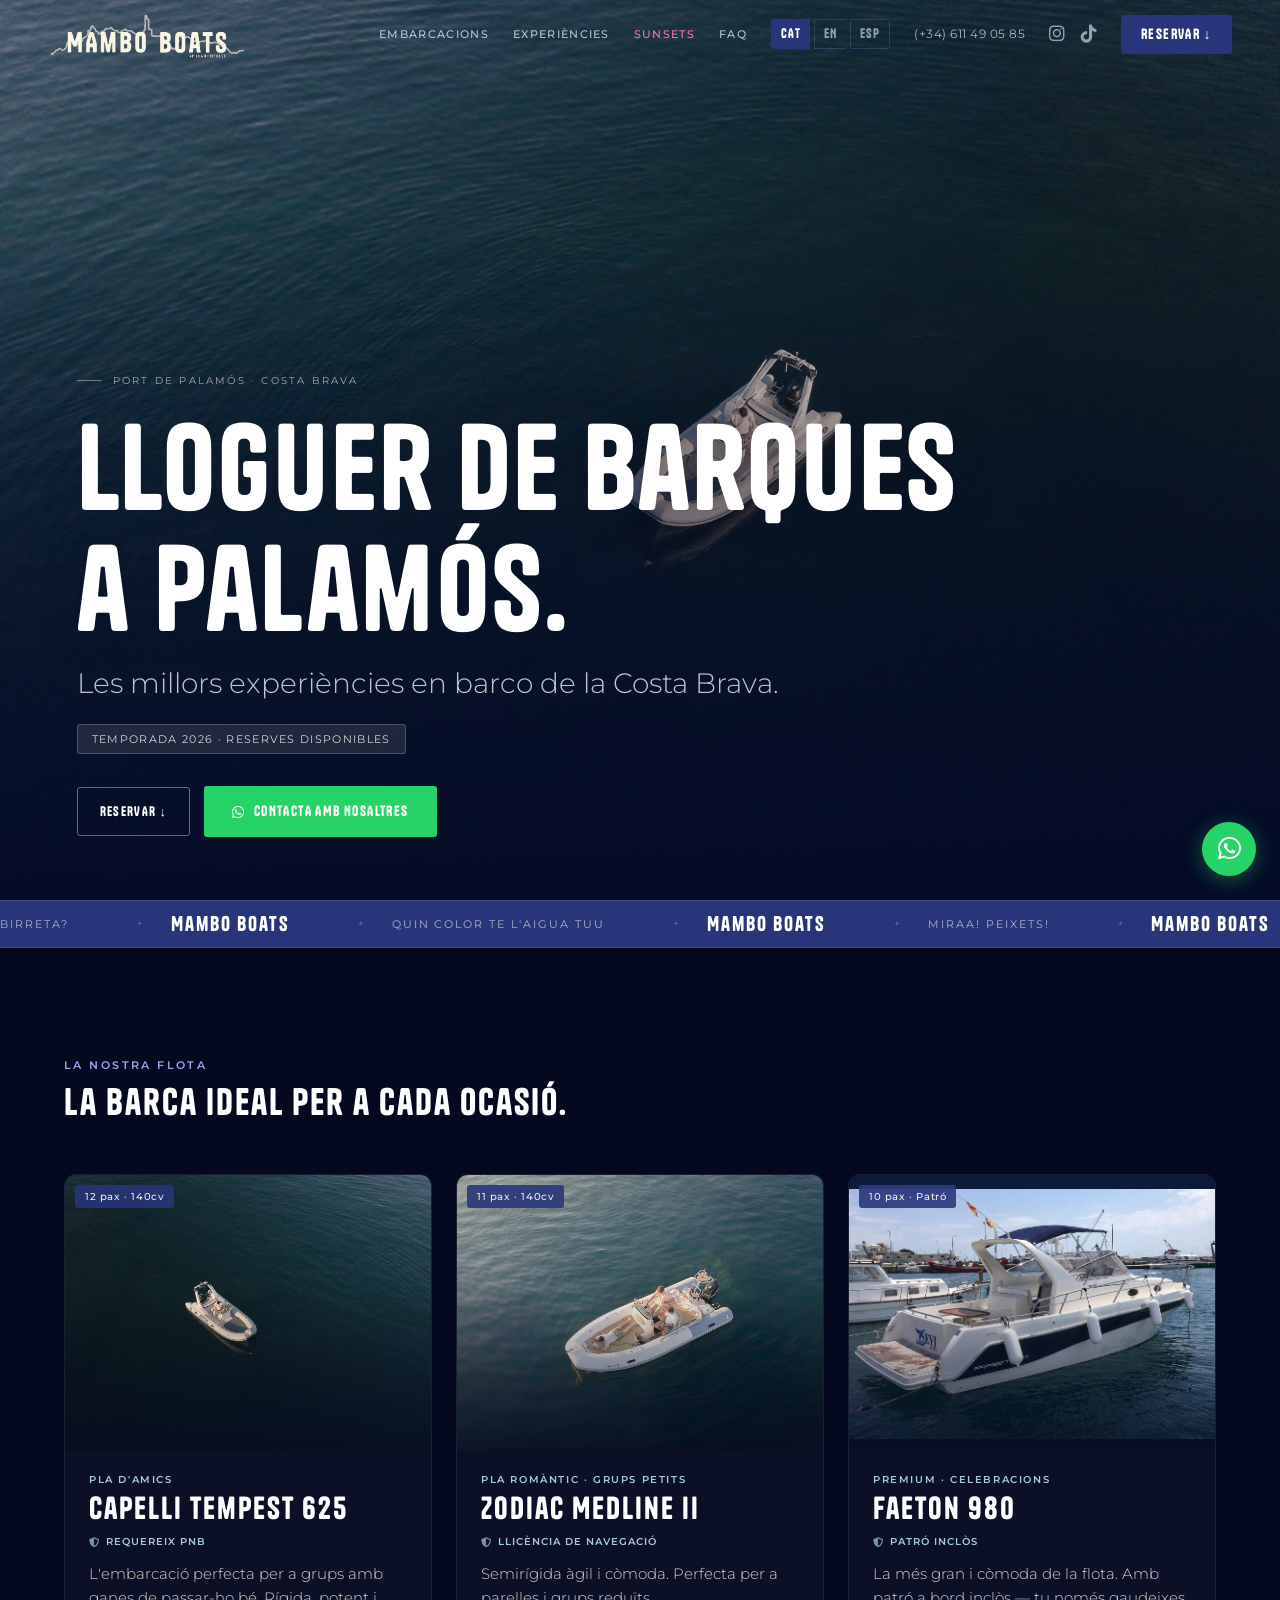
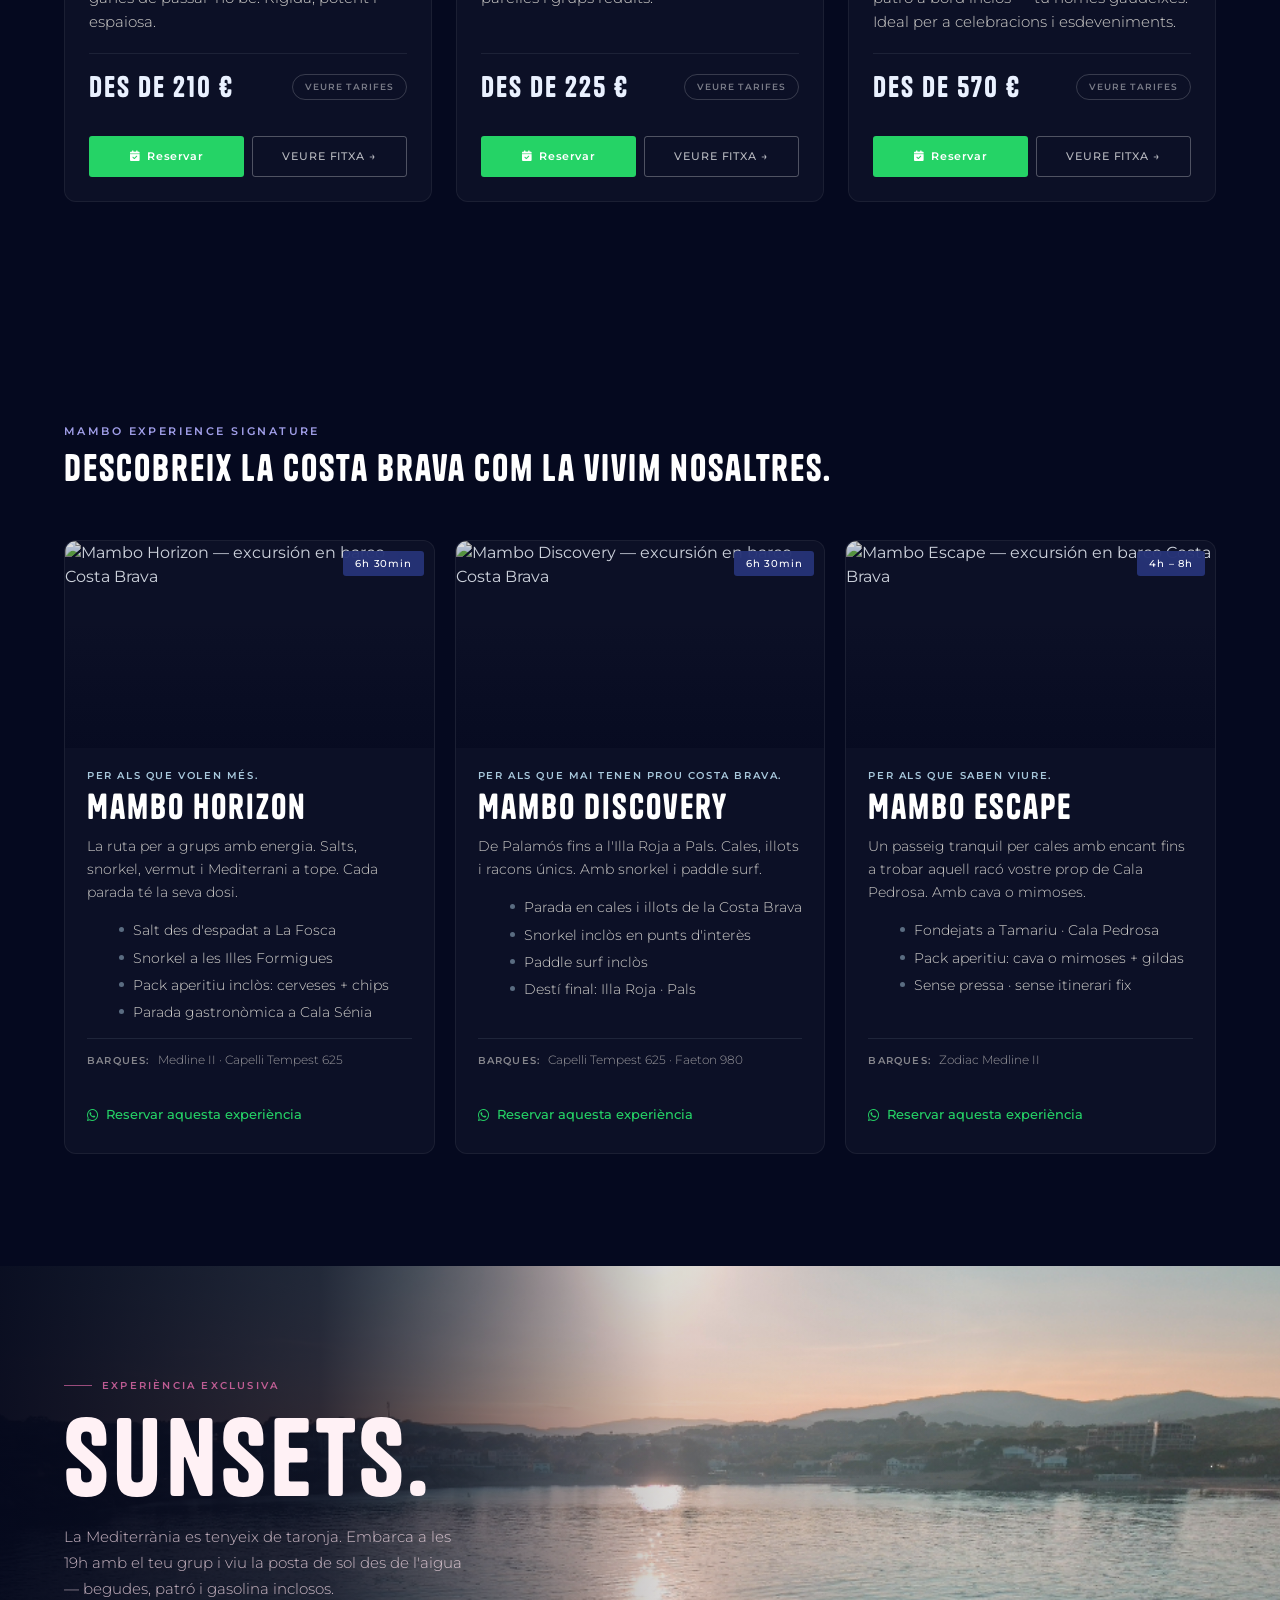
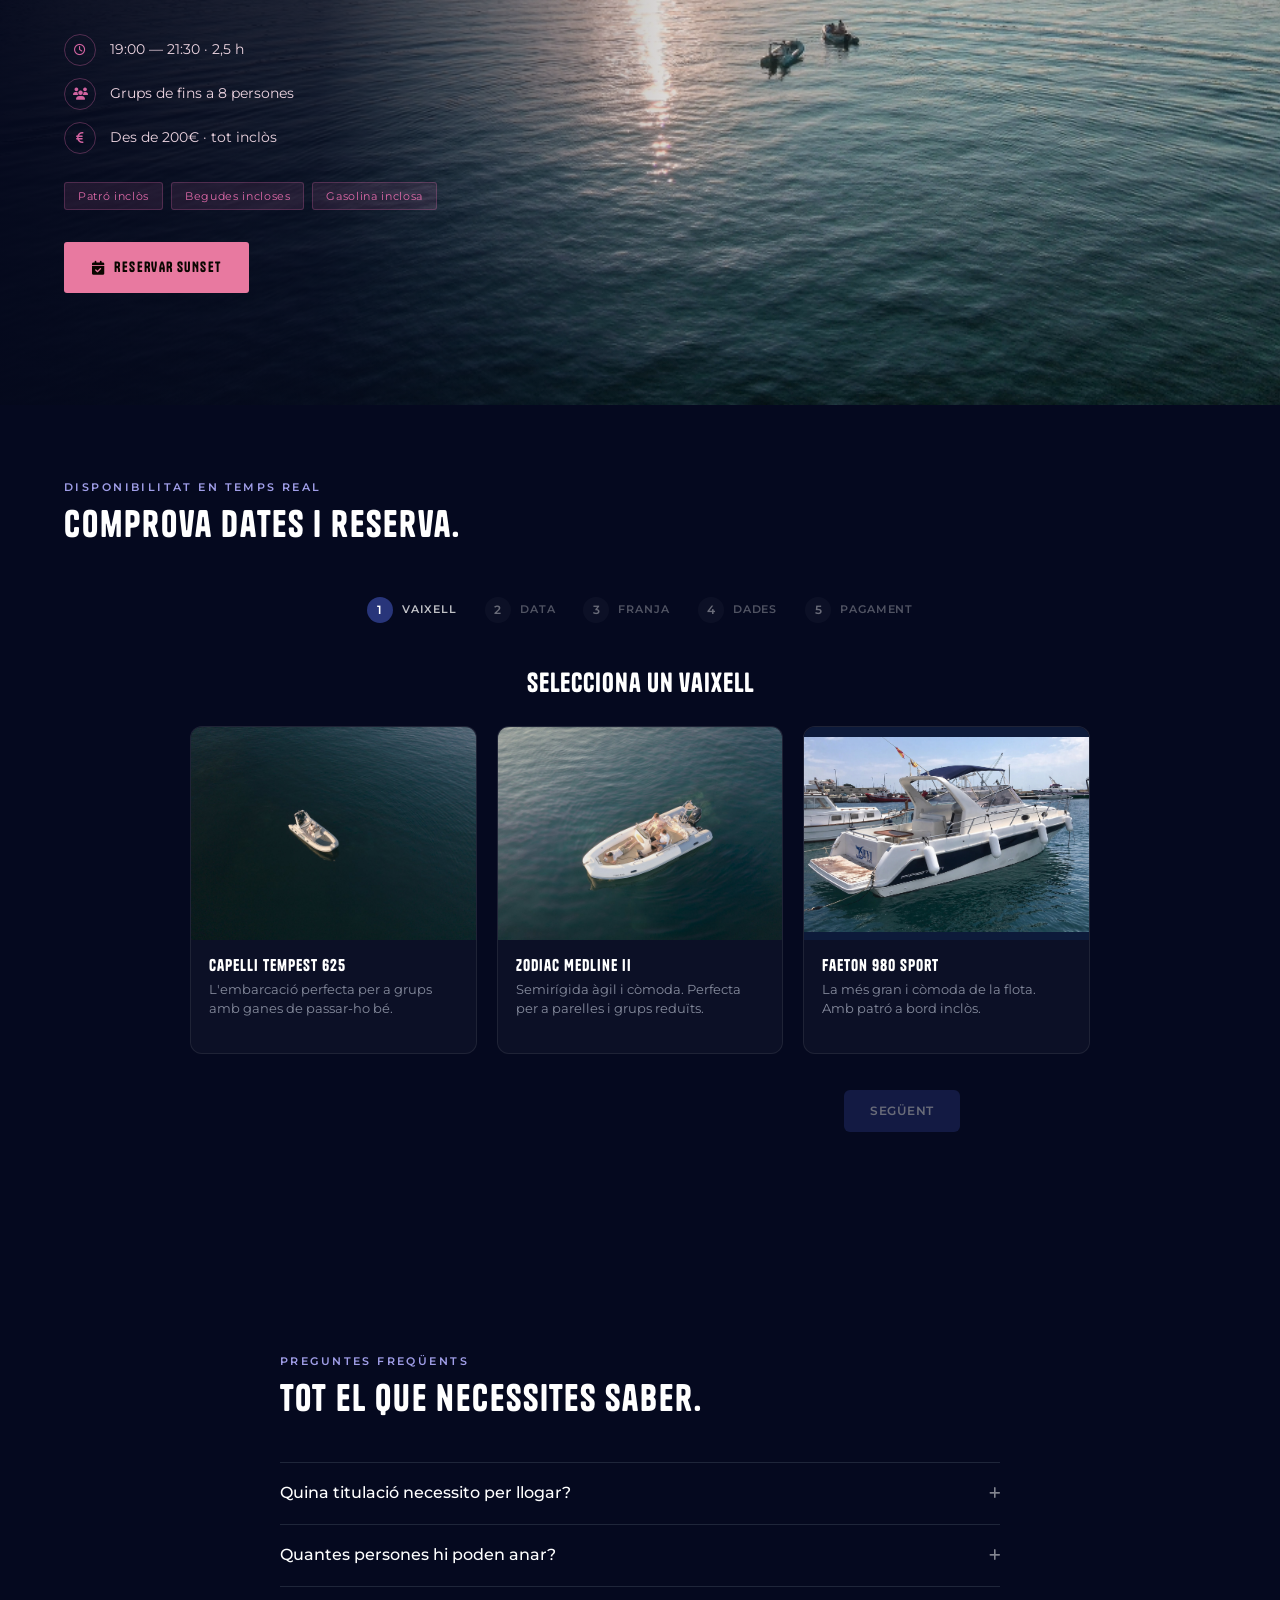
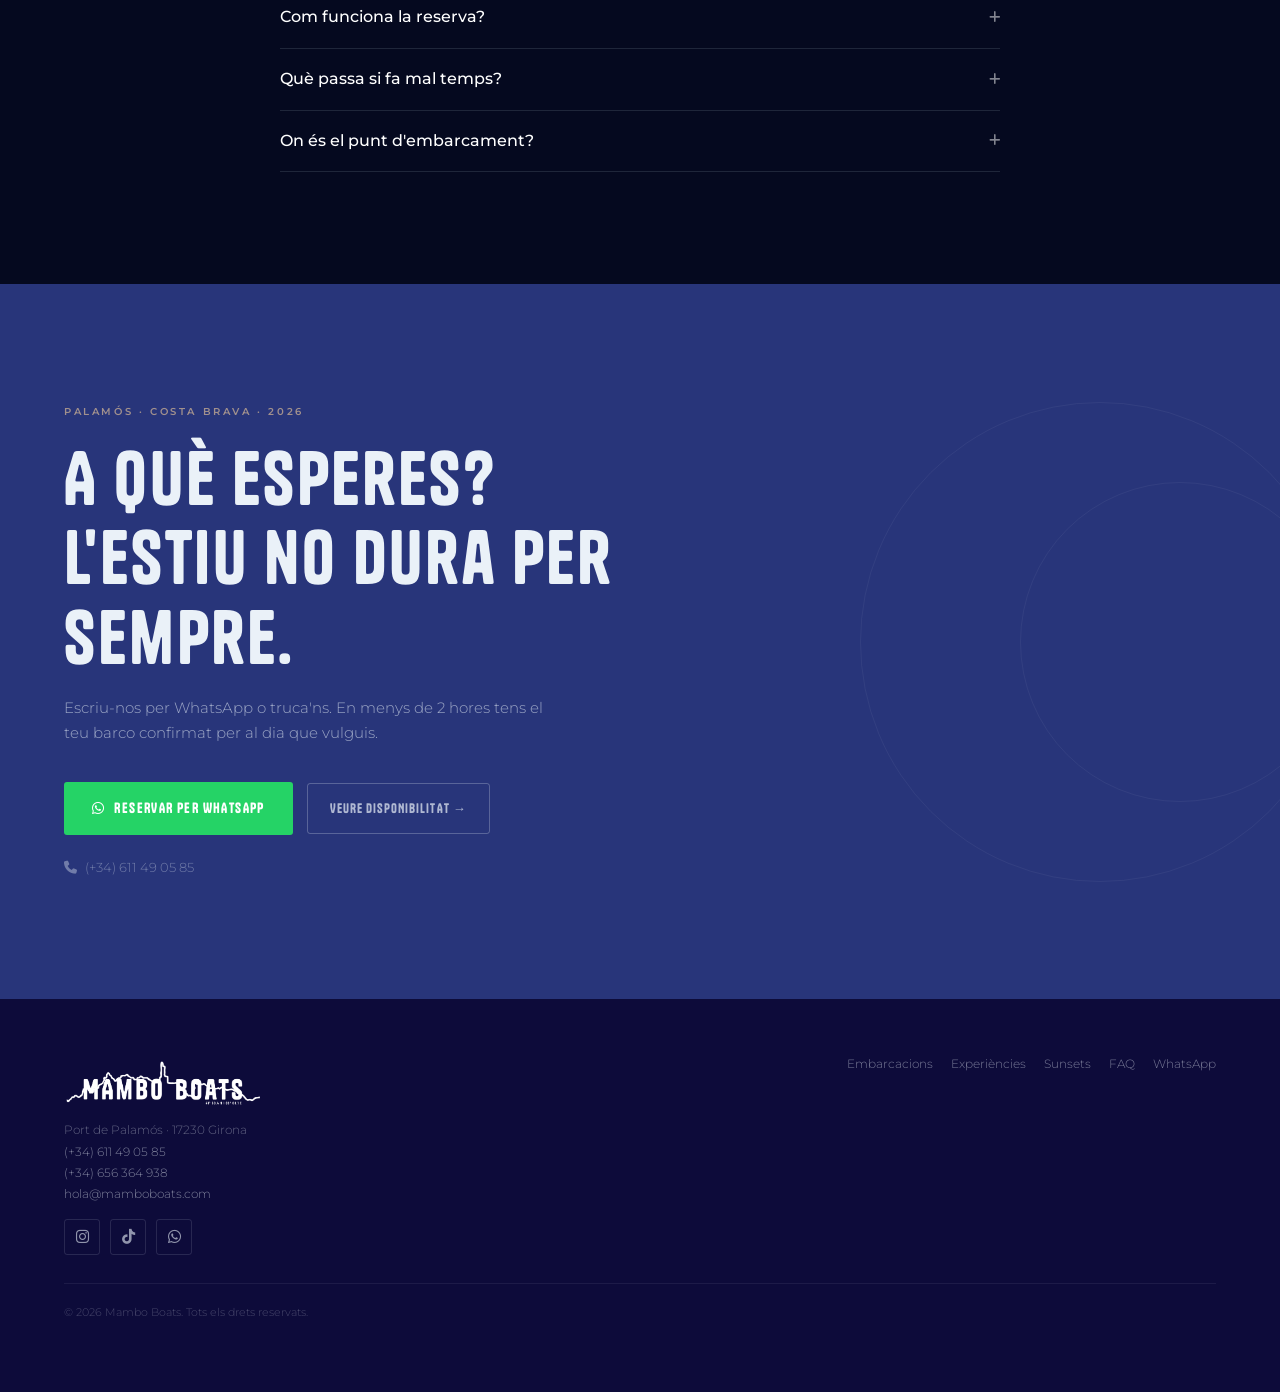
==== commit 6df77b6f: "Merge pull request #18 from mickeyglam/main Small fixes" ====
--- a/index.html
+++ b/index.html
@@ -227,8 +227,8 @@
                             </a>
                         </div>
 
-                        <a href="https://wa.me/34611490585" class="btn-reservar" target="_blank"
-                            data-es="Reservar →" data-en="Book now →" data-ca="Reservar →"></a>
+                        <a href="#nauticmanager" class="btn-reservar"
+                            data-es="Reservar ↓" data-en="Book now ↓" data-ca="Reservar ↓"></a>
 
                     </div>
                 </div>
@@ -271,12 +271,12 @@
             </div>
 
             <div class="hero-cta-row">
+                <a href="#nauticmanager" class="btn-outline-hero"
+                    data-es="Reservar ↓" data-en="Book now ↓" data-ca="Reservar ↓">Reservar ↓</a>
                 <a href="https://wa.me/34611490585" class="btn-wa-hero" target="_blank">
                     <i class="fab fa-whatsapp"></i>
-                    <span data-es="Reservar por WhatsApp" data-en="Book via WhatsApp" data-ca="Reservar per WhatsApp">Reservar per WhatsApp</span>
+                    <span data-es="Contacta con nosotros" data-en="Contact us" data-ca="Contacta amb nosaltres">Contacta con nosotros</span>
                 </a>
-                <a href="#barcos" class="btn-outline-hero"
-                    data-es="Ver barcos ↓" data-en="See boats ↓" data-ca="Veure barques ↓">Veure barques ↓</a>
             </div>
         </div>
     </section>
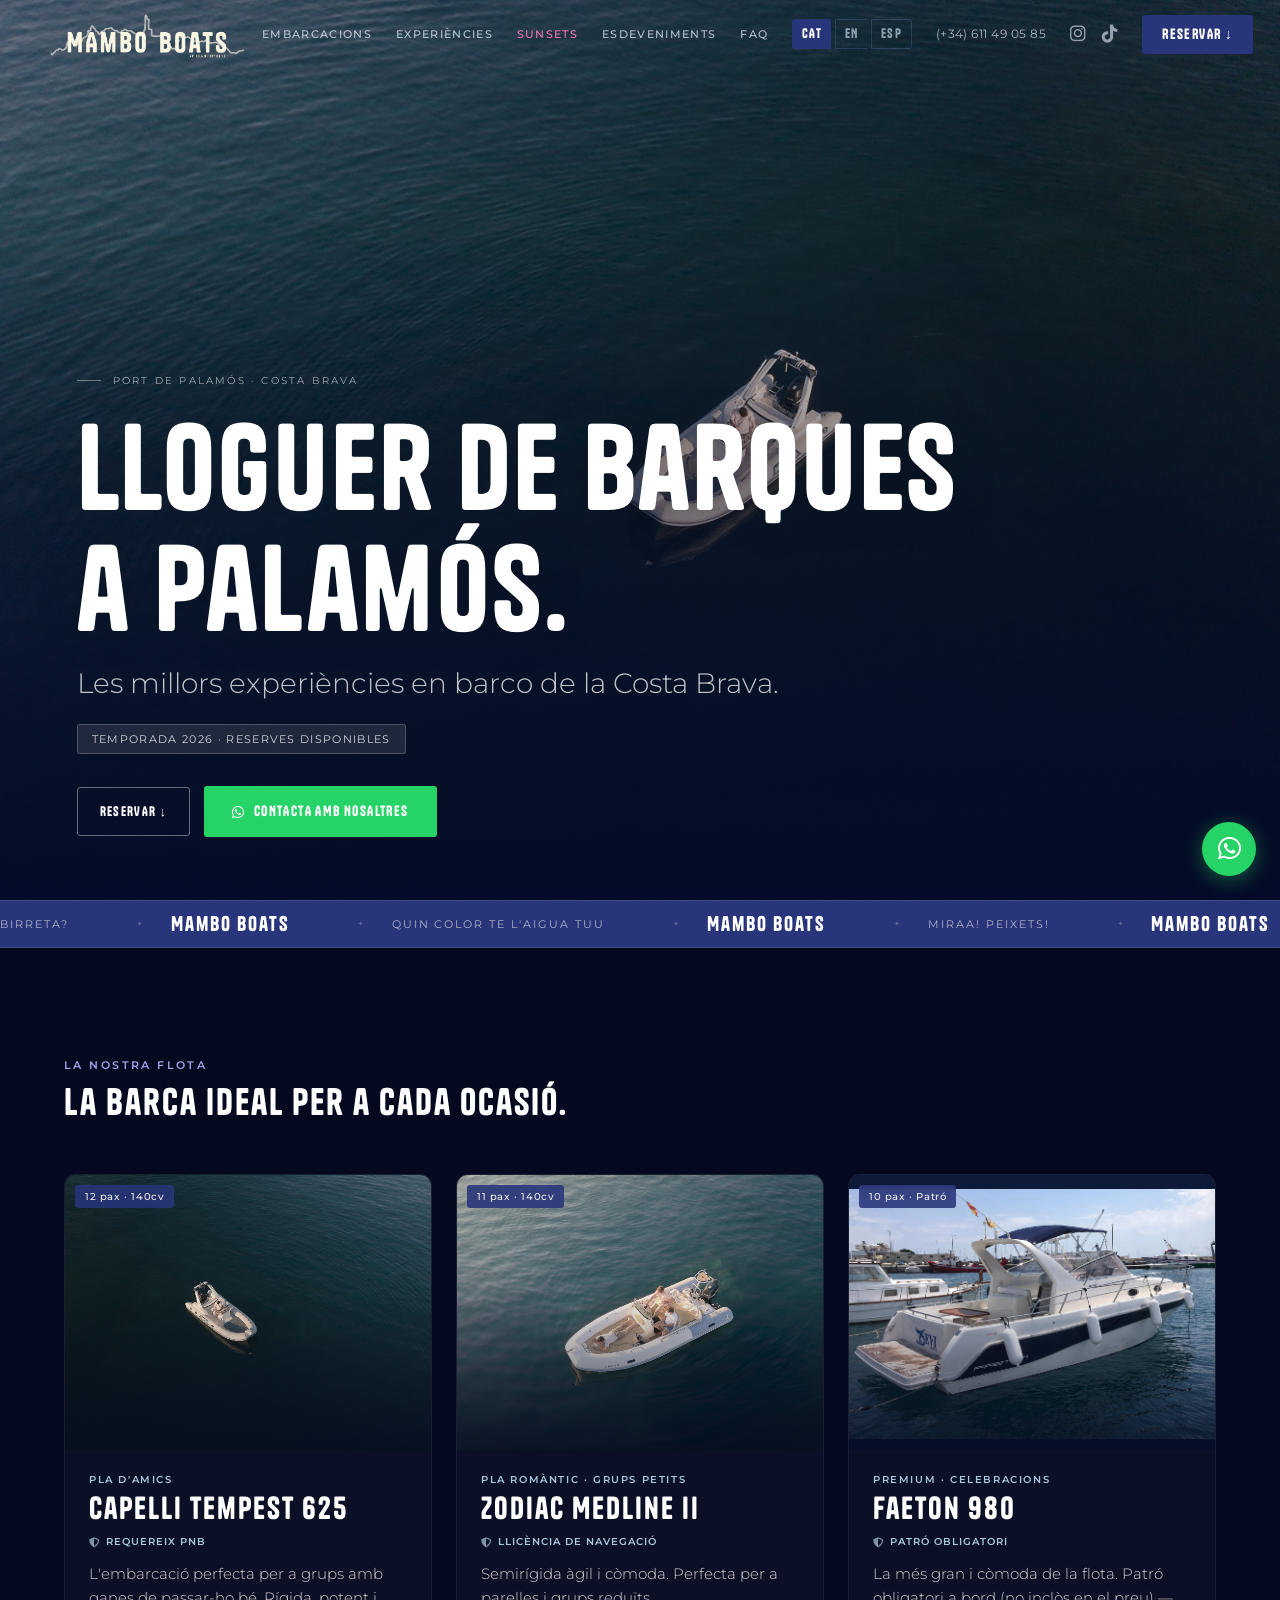
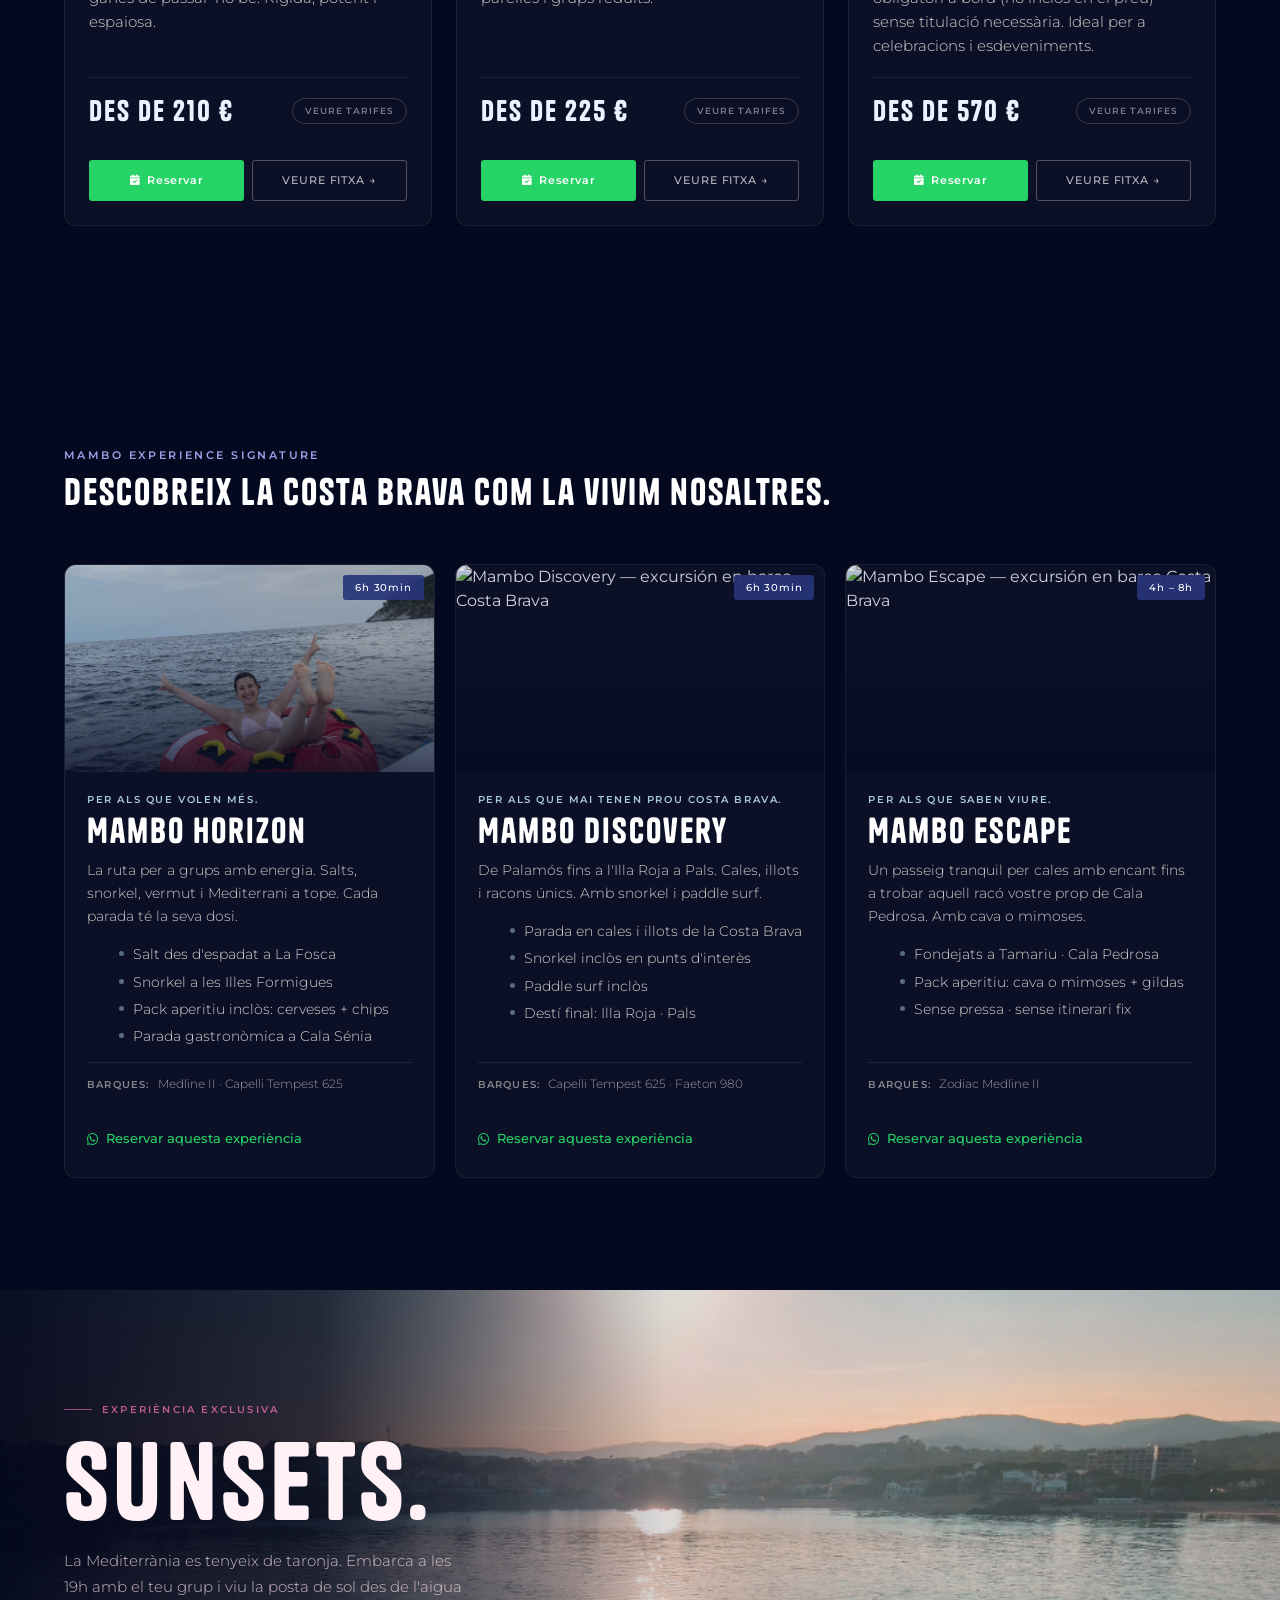
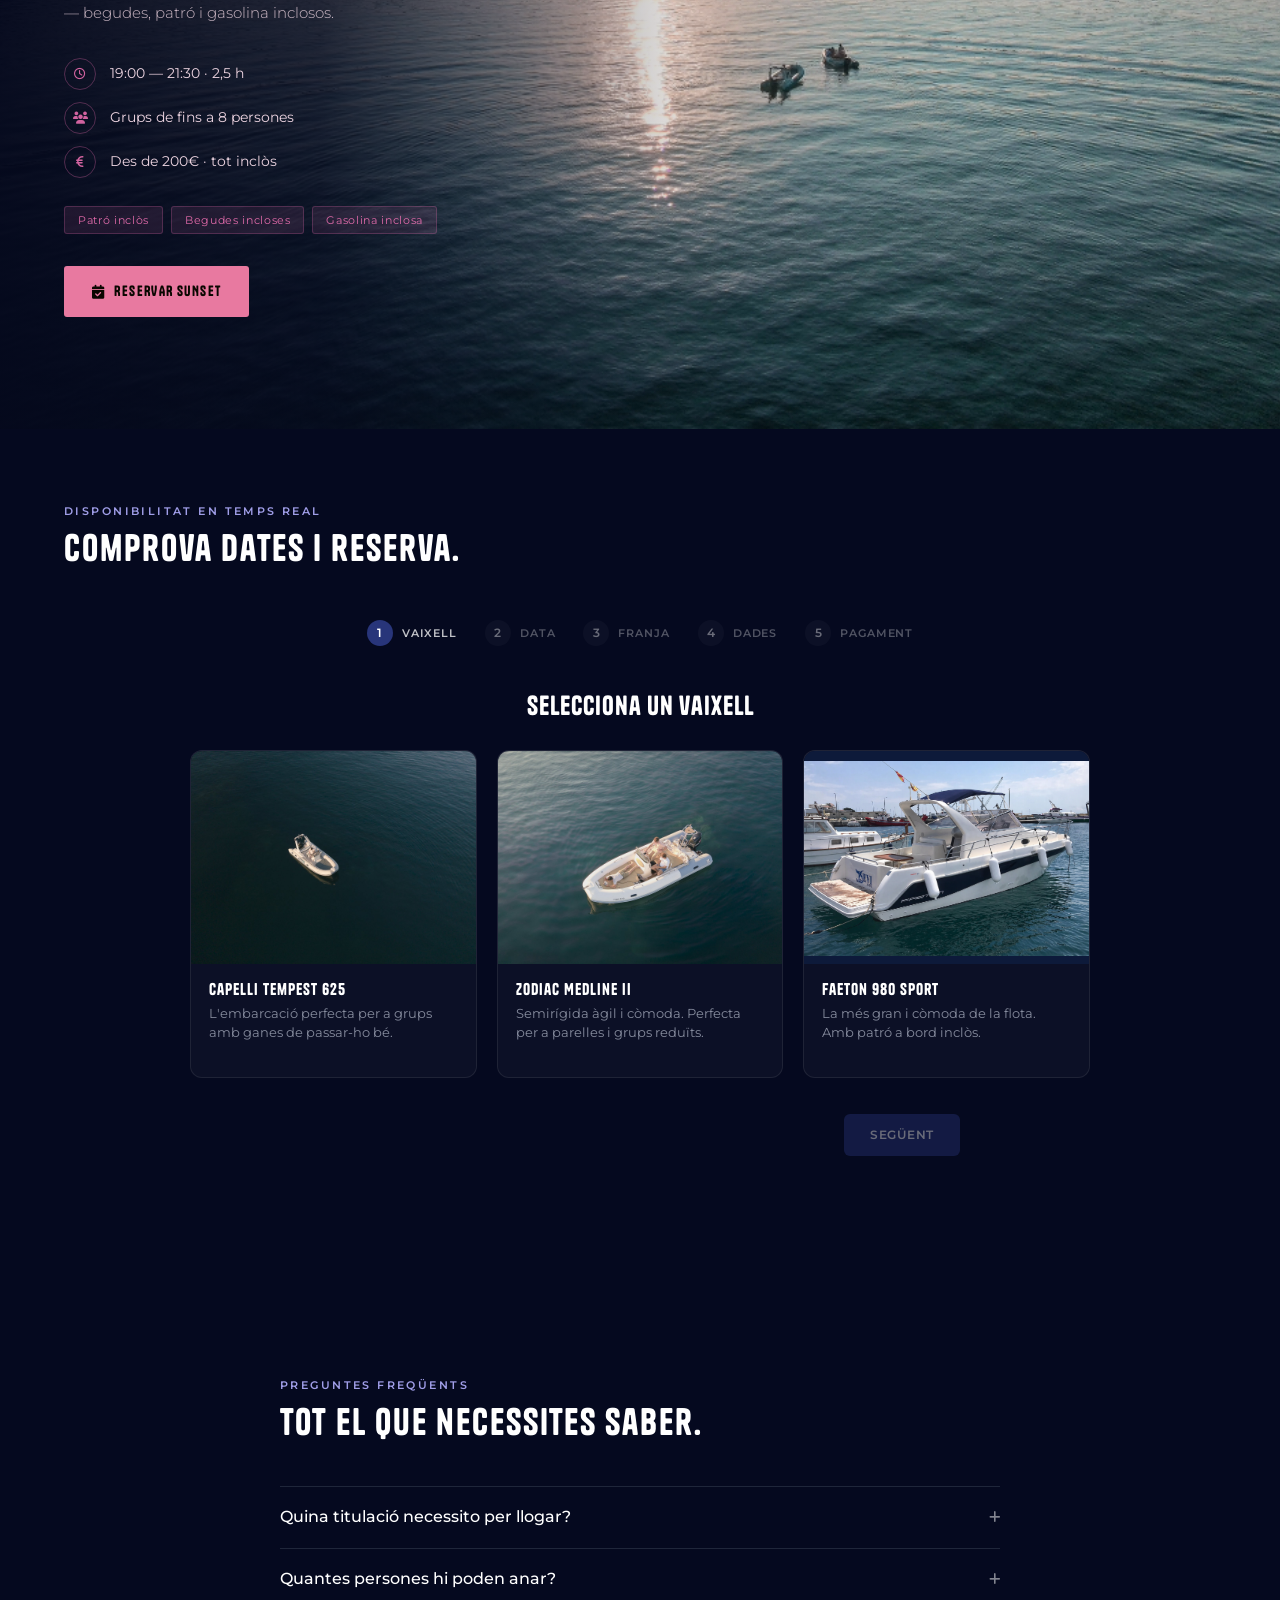
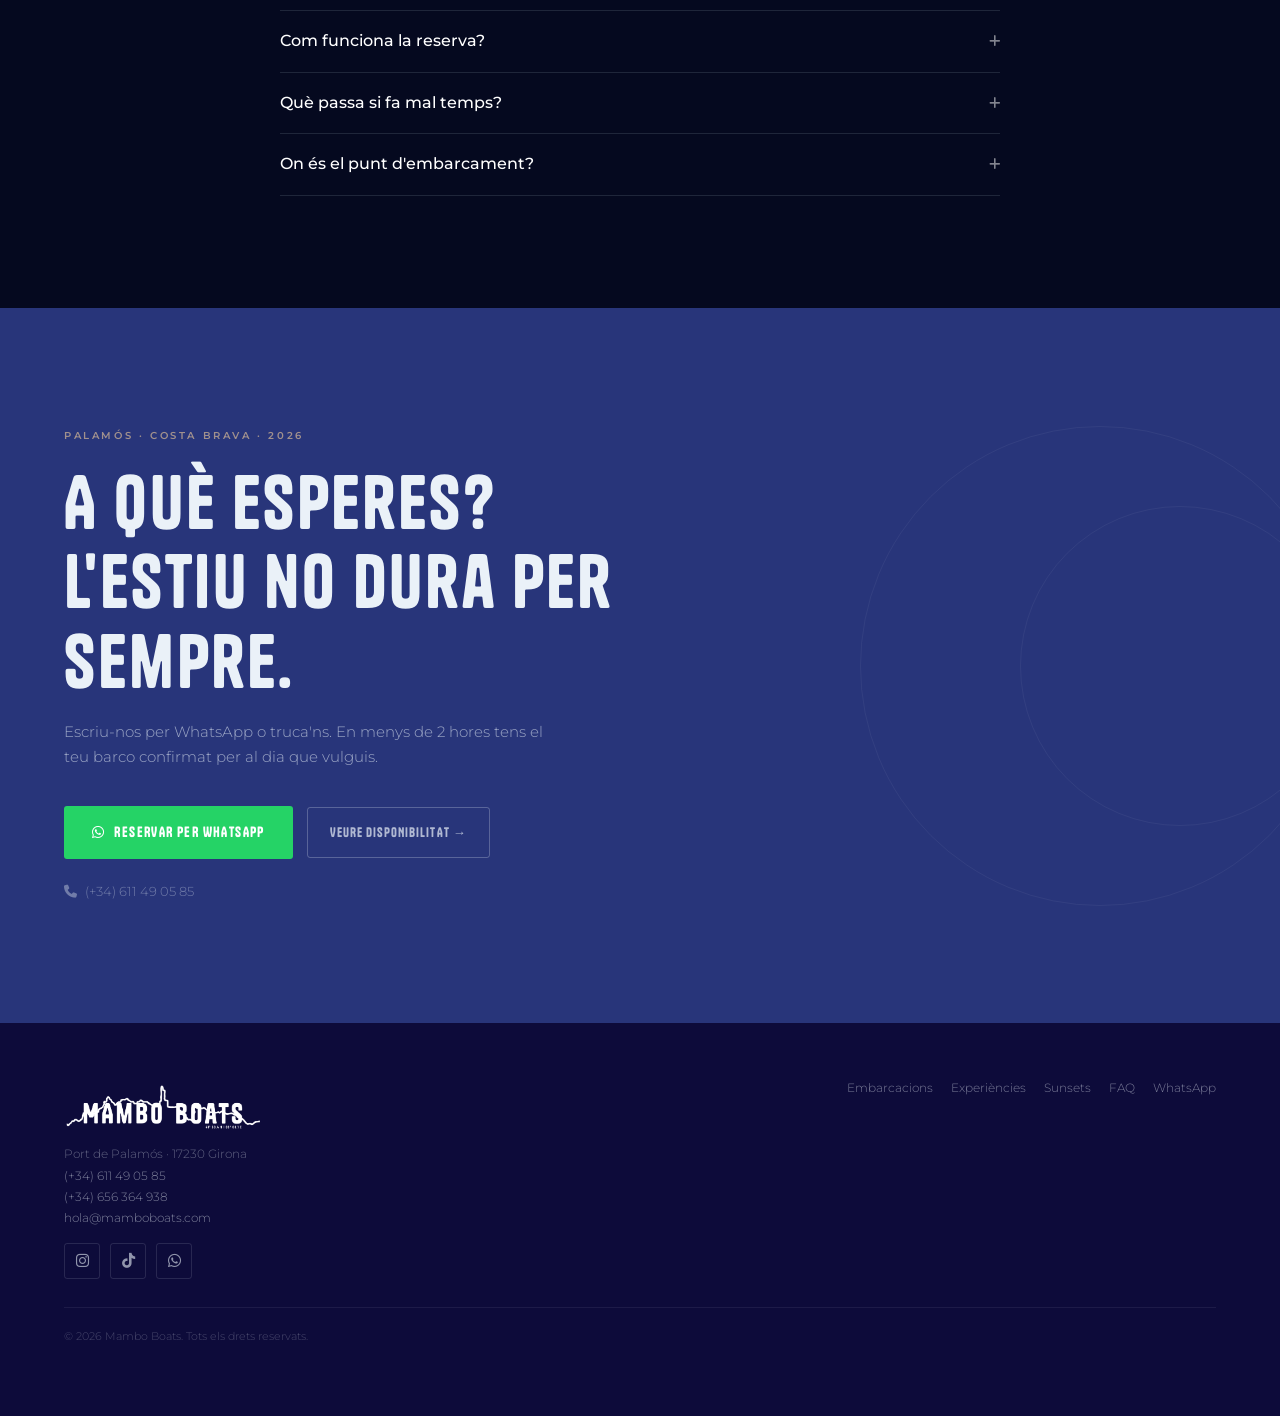
==== commit 64dcc09d: "Merge pull request #22 from mickeyglam/main Varios" ====
--- a/index.html
+++ b/index.html
@@ -3,6 +3,14 @@
 
 <head>
     <meta charset="UTF-8">
+    <!-- Google tag (gtag.js) -->
+    <script async src="https://www.googletagmanager.com/gtag/js?id=AW-774075966"></script>
+    <script>
+      window.dataLayer = window.dataLayer || [];
+      function gtag(){dataLayer.push(arguments);}
+      gtag('js', new Date());
+      gtag('config', 'AW-774075966');
+    </script>
     <meta name="viewport" content="width=device-width, initial-scale=1.0">
     <title>Alquiler de Barco en Palamós | Mambo Boats — Costa Brava 2026</title>
     <meta name="description" content="Alquiler de barco en Palamós, Costa Brava. Capelli Tempest 625, Zodiac Medline II y Faeton 980 con patrón. Hasta 12 personas. Reserva por WhatsApp. Temporada 2026.">
@@ -92,7 +100,7 @@
             {
               "@type": "Question",
               "name": "¿Qué titulación necesito para alquilar un barco en Palamós?",
-              "acceptedAnswer": { "@type": "Answer", "text": "Depende del barco. La Capelli Tempest 625 requiere PNB. La Zodiac Medline II requiere licencia de navegación. La Faeton 980 incluye patrón a bordo: sin titulación necesaria." }
+              "acceptedAnswer": { "@type": "Answer", "text": "Depende del barco. La Capelli Tempest 625 requiere PNB. La Zodiac Medline II requiere licencia de navegación. La Faeton 980 requiere patrón a bordo (no incluido en el precio): sin titulación propia necesaria." }
             },
             {
               "@type": "Question",
@@ -141,7 +149,7 @@
         {
           "@type": "Product",
           "name": "Alquiler Faeton 980 con Patrón — Palamós, Costa Brava",
-          "description": "Alquiler del Faeton 980 con patrón incluido para hasta 10 personas desde el Port de Palamós. Sin titulación necesaria. Ideal para celebraciones y eventos.",
+          "description": "Alquiler del Faeton 980 para hasta 10 personas desde el Port de Palamós. Patrón obligatorio (no incluido en el precio). Sin titulación propia necesaria. Ideal para celebraciones y eventos.",
           "offers": {
             "@type": "AggregateOffer",
             "lowPrice": "570", "highPrice": "900", "priceCurrency": "EUR",
@@ -206,6 +214,8 @@
                         <a class="nav-link-custom" href="#experiencias"
                             data-es="Experiencias" data-en="Experiences" data-ca="Experiències"></a>
                         <a class="nav-link-custom nav-link-pink" href="#sunsets">Sunsets</a>
+                        <a class="nav-link-custom" href="eventos.html"
+                            data-es="Eventos" data-en="Events" data-ca="Esdeveniments"></a>
                         <a class="nav-link-custom" href="#faq">FAQ</a>
 
                         <div class="lang-switch d-flex gap-1">
@@ -385,12 +395,12 @@
                     <h3 class="boat-name">Faeton 980</h3>
                     <div class="boat-license-row">
                         <i class="fas fa-shield-halved"></i>
-                        <span data-es="Patrón incluido" data-en="Skipper included" data-ca="Patró inclòs">Patró inclòs</span>
+                        <span data-es="Patrón obligatorio" data-en="Skipper required" data-ca="Patró obligatori">Patró obligatori</span>
                     </div>
                     <p class="boat-desc"
-                        data-es="La más grande y cómoda de la flota. Con patrón a bordo incluido — tú solo disfrutas. Ideal para celebraciones y eventos."
-                        data-en="The largest and most comfortable vessel. With a skipper included — you just enjoy. Ideal for events and special days."
-                        data-ca="La més gran i còmoda de la flota. Amb patró a bord inclòs — tu només gaudeixes. Ideal per a celebracions i esdeveniments.">La més gran i còmoda de la flota. Amb patró a bord inclòs — tu només gaudeixes. Ideal per a celebracions i esdeveniments.</p>
+                        data-es="La más grande y cómoda de la flota. Patrón obligatorio a bordo (no incluido en el precio) — sin titulación necesaria. Ideal para celebraciones y eventos."
+                        data-en="The largest and most comfortable vessel. Skipper required on board (not included in price) — no licence needed. Ideal for events and special days."
+                        data-ca="La més gran i còmoda de la flota. Patró obligatori a bord (no inclòs en el preu) — sense titulació necessària. Ideal per a celebracions i esdeveniments.">La més gran i còmoda de la flota. Patró obligatori a bord (no inclòs en el preu) — sense titulació necessària. Ideal per a celebracions i esdeveniments.</p>
                     <div class="boat-price-row">
                         <span class="boat-price">Des de 570 €</span>
                         <button class="btn-tarifes" onclick="openModal('tarifes-faeton')"
@@ -425,7 +435,7 @@
             <!-- Mambo Horizon -->
             <article class="exp-card">
                 <div class="exp-img-wrap">
-                    <img src="uploads/exp_adrenalina.jpg" alt="Mambo Horizon — excursión en barco Costa Brava" class="exp-img" loading="lazy">
+                    <img src="uploads/donut.jpeg" alt="Mambo Horizon — excursión en barco Costa Brava" class="exp-img" loading="lazy">
                     <div class="exp-img-overlay"></div>
                     <div class="exp-time-badge">6h 30min</div>
                 </div>
@@ -630,8 +640,8 @@
                         <div class="booking-boat-body">
                             <h4 class="booking-boat-name">Faeton 980 Sport</h4>
                             <p class="booking-boat-desc"
-                                data-es="La más grande y cómoda de la flota. Con patrón a bordo incluido."
-                                data-en="The largest and most comfortable vessel. With a skipper included."
+                                data-es="La más grande y cómoda de la flota. Patrón obligatorio (no incluido en el precio)."
+                                data-en="The largest and most comfortable vessel. Skipper required (not included in price)."
                                 data-ca="La més gran i còmoda de la flota. Amb patró a bord inclòs.">La més gran i còmoda de la flota. Amb patró a bord inclòs.</p>
                         </div>
                         <div class="booking-boat-check"><i class="fas fa-check"></i></div>
@@ -712,6 +722,17 @@
                         </select>
                     </label>
                 </form>
+                <div class="booking-discount" id="bookingDiscount">
+                    <label class="booking-discount-label"
+                        data-es="Código de descuento" data-en="Discount code" data-ca="Codi de descompte">Codi de descompte</label>
+                    <div class="booking-discount-row">
+                        <input type="text" id="bookingDiscountCode" class="booking-discount-input" autocomplete="off" spellcheck="false">
+                        <button type="button" id="bookingDiscountBtn" class="booking-discount-btn"
+                            data-es="Aplicar" data-en="Apply" data-ca="Aplicar">Aplicar</button>
+                    </div>
+                    <p class="booking-discount-error" id="bookingDiscountError" hidden
+                        data-es="Código no válido o expirado" data-en="Invalid or expired code" data-ca="Codi no vàlid o expirat">Codi no vàlid o expirat</p>
+                </div>
                 <div class="booking-summary" id="bookingSummary4">
                     <div class="booking-summary-row">
                         <span data-es="Barco" data-en="Boat" data-ca="Vaixell">Vaixell</span>
@@ -790,9 +811,9 @@
                         <i class="fas fa-plus faq-icon"></i>
                     </button>
                     <div class="faq-a">
-                        <p data-es="Depende del barco. La Capelli Tempest 625 requiere PNB. La Zodiac Medline II requiere licencia de navegación. La Faeton 980 incluye patrón a bordo: sin titulación necesaria."
-                            data-en="It depends on the vessel. The Capelli Tempest 625 requires a PNB. The Zodiac Medline II requires a navigation licence. The Faeton 980 includes a skipper — no qualifications needed."
-                            data-ca="Depèn de l'embarcació. La Capelli Tempest 625 requereix PNB. La Zodiac Medline II requereix llicència de navegació. La Faeton 980 inclou patró a bord: sense titulació necessària.">Depèn de l'embarcació. La Capelli Tempest 625 requereix PNB. La Zodiac Medline II requereix llicència de navegació. La Faeton 980 inclou patró a bord: sense titulació necessària.</p>
+                        <p data-es="Depende del barco. La Capelli Tempest 625 requiere PNB. La Zodiac Medline II requiere licencia de navegación. La Faeton 980 requiere patrón a bordo (no incluido en el precio): sin titulación propia necesaria."
+                            data-en="It depends on the vessel. The Capelli Tempest 625 requires a PNB. The Zodiac Medline II requires a navigation licence. The Faeton 980 requires a skipper (not included in price) — no personal qualifications needed."
+                            data-ca="Depèn de l'embarcació. La Capelli Tempest 625 requereix PNB. La Zodiac Medline II requereix llicència de navegació. La Faeton 980 requereix patró a bord (no inclòs en el preu): sense titulació pròpia necessària.">Depèn de l'embarcació. La Capelli Tempest 625 requereix PNB. La Zodiac Medline II requereix llicència de navegació. La Faeton 980 requereix patró a bord (no inclòs en el preu): sense titulació pròpia necessària.</p>
                     </div>
                 </div>
                 <div class="faq-item">
@@ -1012,9 +1033,9 @@
                 <div class="tarifa-row"><span data-es="05 mayo – 22 junio" data-en="05 May – 22 June" data-ca="05 maig – 22 juny">05 maig – 22 juny</span><span>570 – 750 €</span></div>
                 <div class="tarifa-row"><span data-es="01 septiembre – 01 octubre" data-en="01 Sep – 01 Oct" data-ca="01 setembre – 01 octubre">01 setembre – 01 octubre</span><span>570 – 750 €</span></div>
                 <p class="tarifa-note"
-                    data-es="Precios por medio día y día completo. Consulta disponibilidad para grupos y fechas especiales."
-                    data-en="Half-day and full-day rates. Ask us about availability for groups and special dates."
-                    data-ca="Preus per mig dia i dia complet. Consulta disponibilitat per a grups i dates especials.">Preus per mig dia i dia complet. Consulta disponibilitat per a grups i dates especials.</p>
+                    data-es="Precios por medio día y día completo. Patrón obligatorio no incluido. Combustible aparte. Consulta disponibilidad para grupos y fechas especiales."
+                    data-en="Half-day and full-day rates. Skipper required, not included. Fuel extra. Ask us about availability for groups and special dates."
+                    data-ca="Preus per mig dia i dia complet. Patró obligatori no inclòs. Combustible a part. Consulta disponibilitat per a grups i dates especials.">Preus per mig dia i dia complet. Patró obligatori no inclòs. Combustible a part. Consulta disponibilitat per a grups i dates especials.</p>
                 <a href="https://wa.me/34611490585?text=Hola%2C+vull+reservar+el+Faeton+980+amb+patr%C3%B3." class="btn-wa-modal" target="_blank">
                     <i class="fab fa-whatsapp"></i>
                     <span data-es="Reservar por WhatsApp" data-en="Book via WhatsApp" data-ca="Reservar per WhatsApp">Reservar per WhatsApp</span>
--- a/style.css
+++ b/style.css
@@ -1693,6 +1693,69 @@
     color: white !important;
 }
 
+/* Discount code */
+.booking-discount {
+    max-width: 420px;
+    margin: 0 auto 20px;
+}
+.booking-discount-label {
+    display: block;
+    font-family: 'Montserrat', system-ui, sans-serif;
+    font-size: 12px;
+    color: var(--muted);
+    margin-bottom: 8px;
+}
+.booking-discount-row {
+    display: flex;
+    gap: 8px;
+}
+.booking-discount-input {
+    flex: 1;
+    background: rgba(255, 255, 255, 0.05);
+    border: 1px solid rgba(255, 255, 255, 0.14);
+    border-radius: 6px;
+    padding: 10px 12px;
+    color: white;
+    font-family: 'Montserrat', system-ui, sans-serif;
+    font-size: 13px;
+    text-transform: uppercase;
+    letter-spacing: 1px;
+}
+.booking-discount-input:focus { outline: none; border-color: var(--brand); }
+.booking-discount-btn {
+    background: rgba(255, 255, 255, 0.08);
+    border: 1px solid rgba(255, 255, 255, 0.14);
+    border-radius: 6px;
+    padding: 10px 16px;
+    color: white;
+    font-family: 'Montserrat', system-ui, sans-serif;
+    font-size: 12px;
+    font-weight: 600;
+    cursor: pointer;
+    white-space: nowrap;
+    transition: background 0.2s;
+}
+.booking-discount-btn:hover { background: rgba(255, 255, 255, 0.14); }
+.booking-discount-error {
+    margin: 6px 0 0;
+    font-family: 'Montserrat', system-ui, sans-serif;
+    font-size: 12px;
+    color: #F87171;
+}
+.booking-discount-badge {
+    display: inline-block;
+    background: rgba(34, 197, 94, 0.15);
+    color: #4ade80;
+    font-family: 'Montserrat', system-ui, sans-serif;
+    font-size: 11px;
+    font-weight: 600;
+    padding: 2px 7px;
+    border-radius: 4px;
+    margin-left: 6px;
+    vertical-align: middle;
+}
+.js-sum-total s { opacity: 0.5; font-size: 0.85em; margin-right: 4px; }
+
 /* Step 5: payment */
 
 .booking-pay-btn {
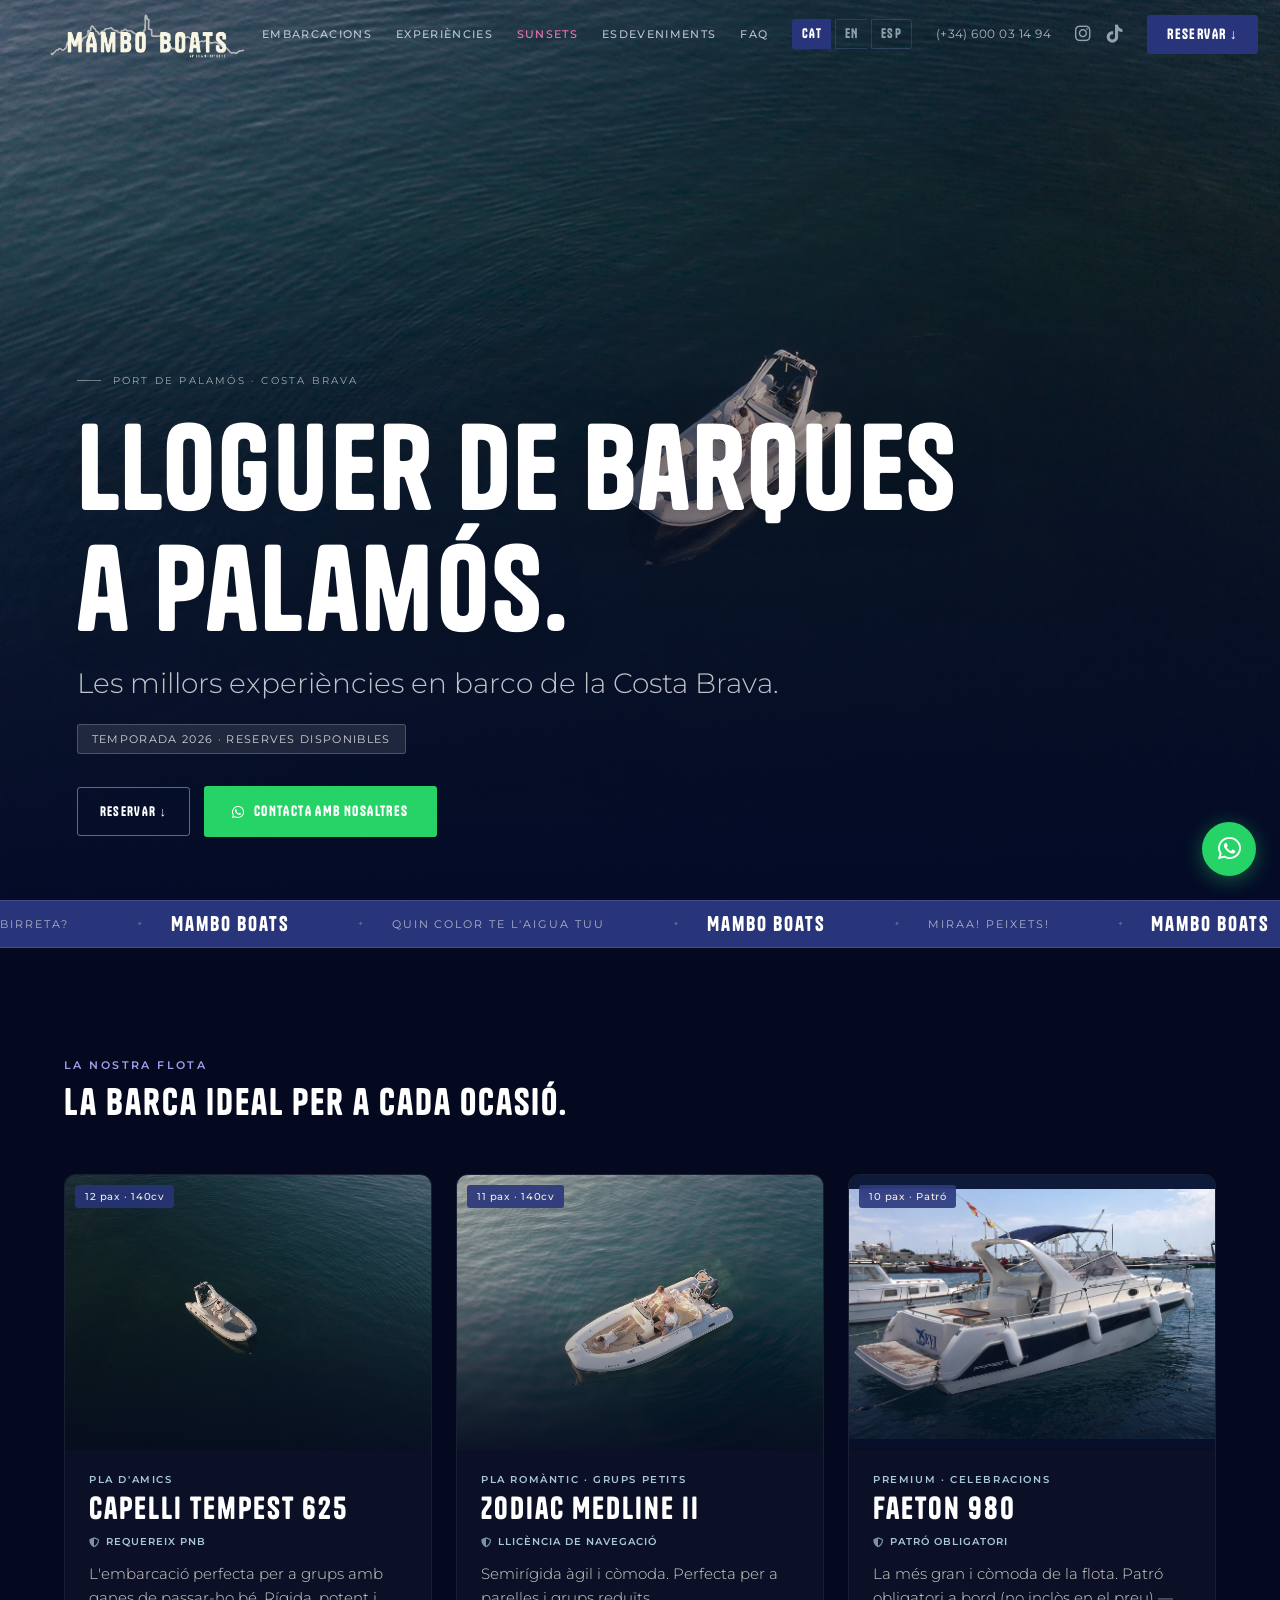
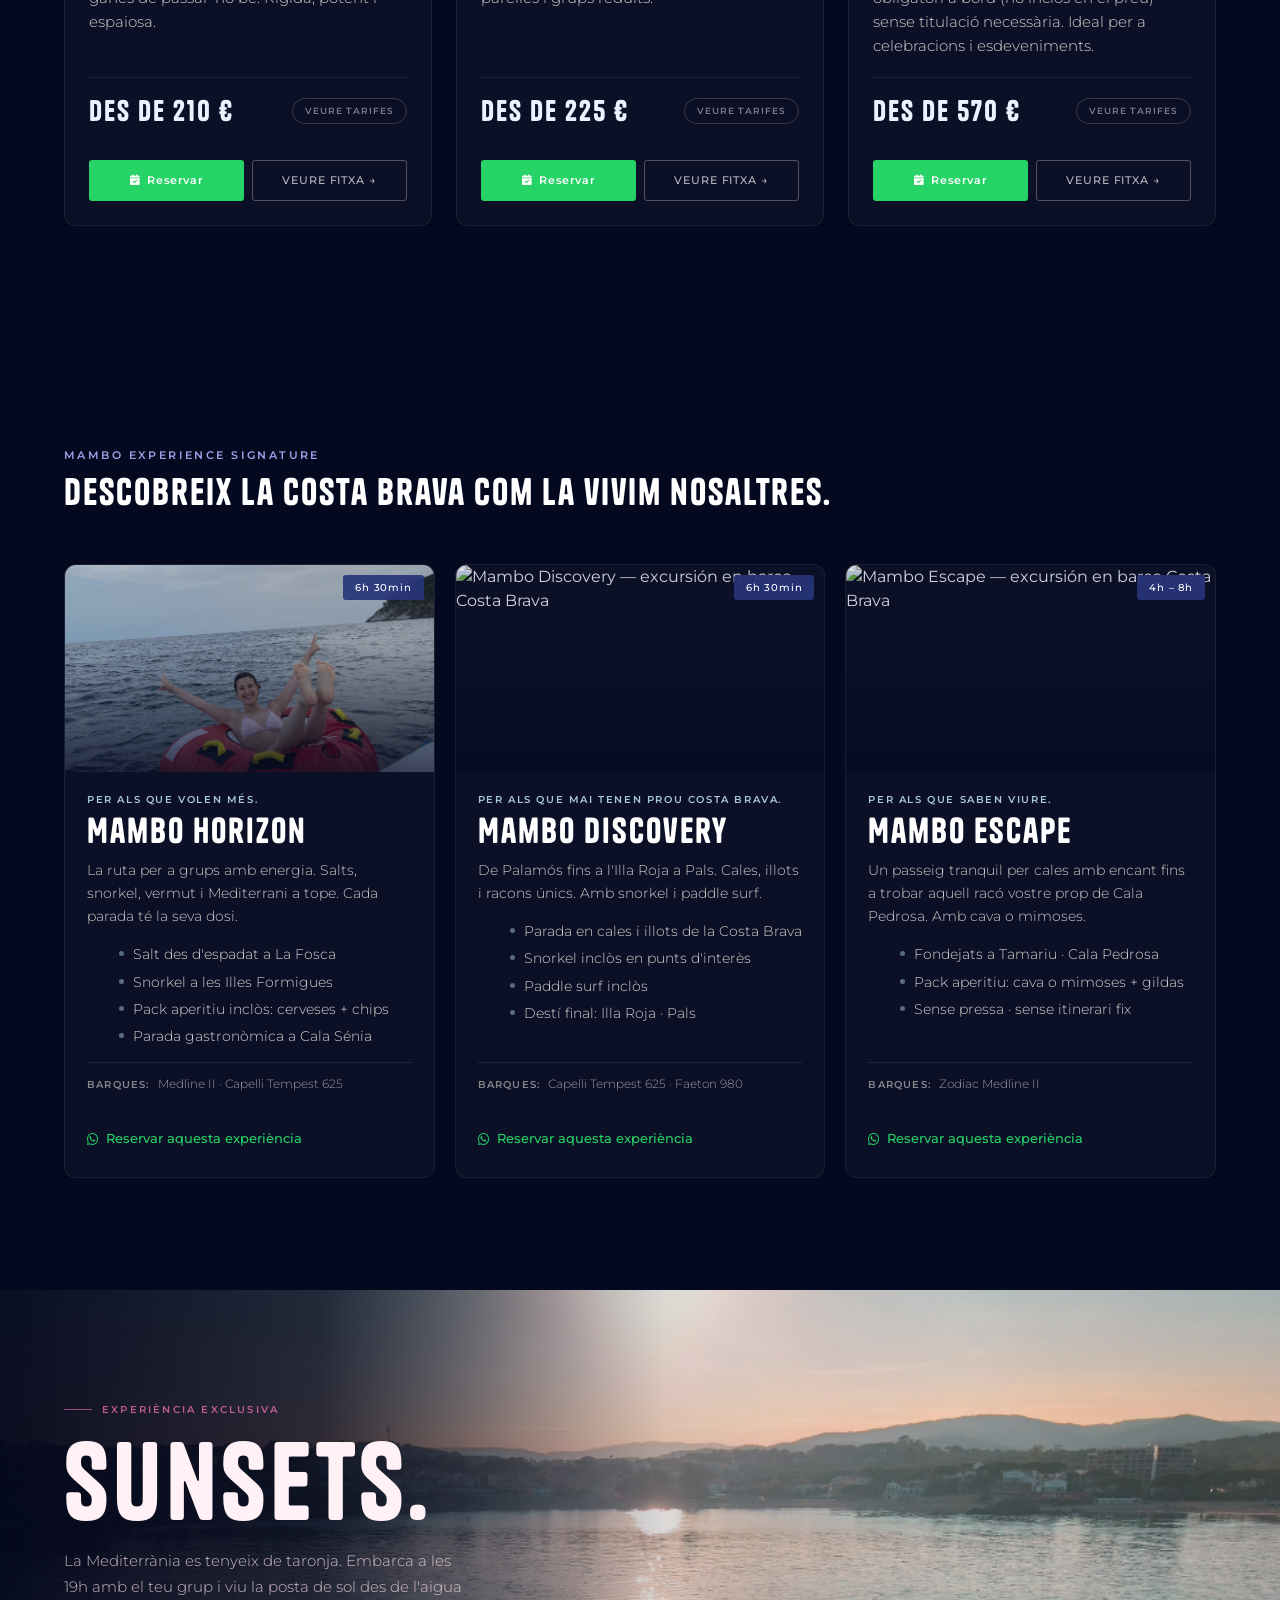
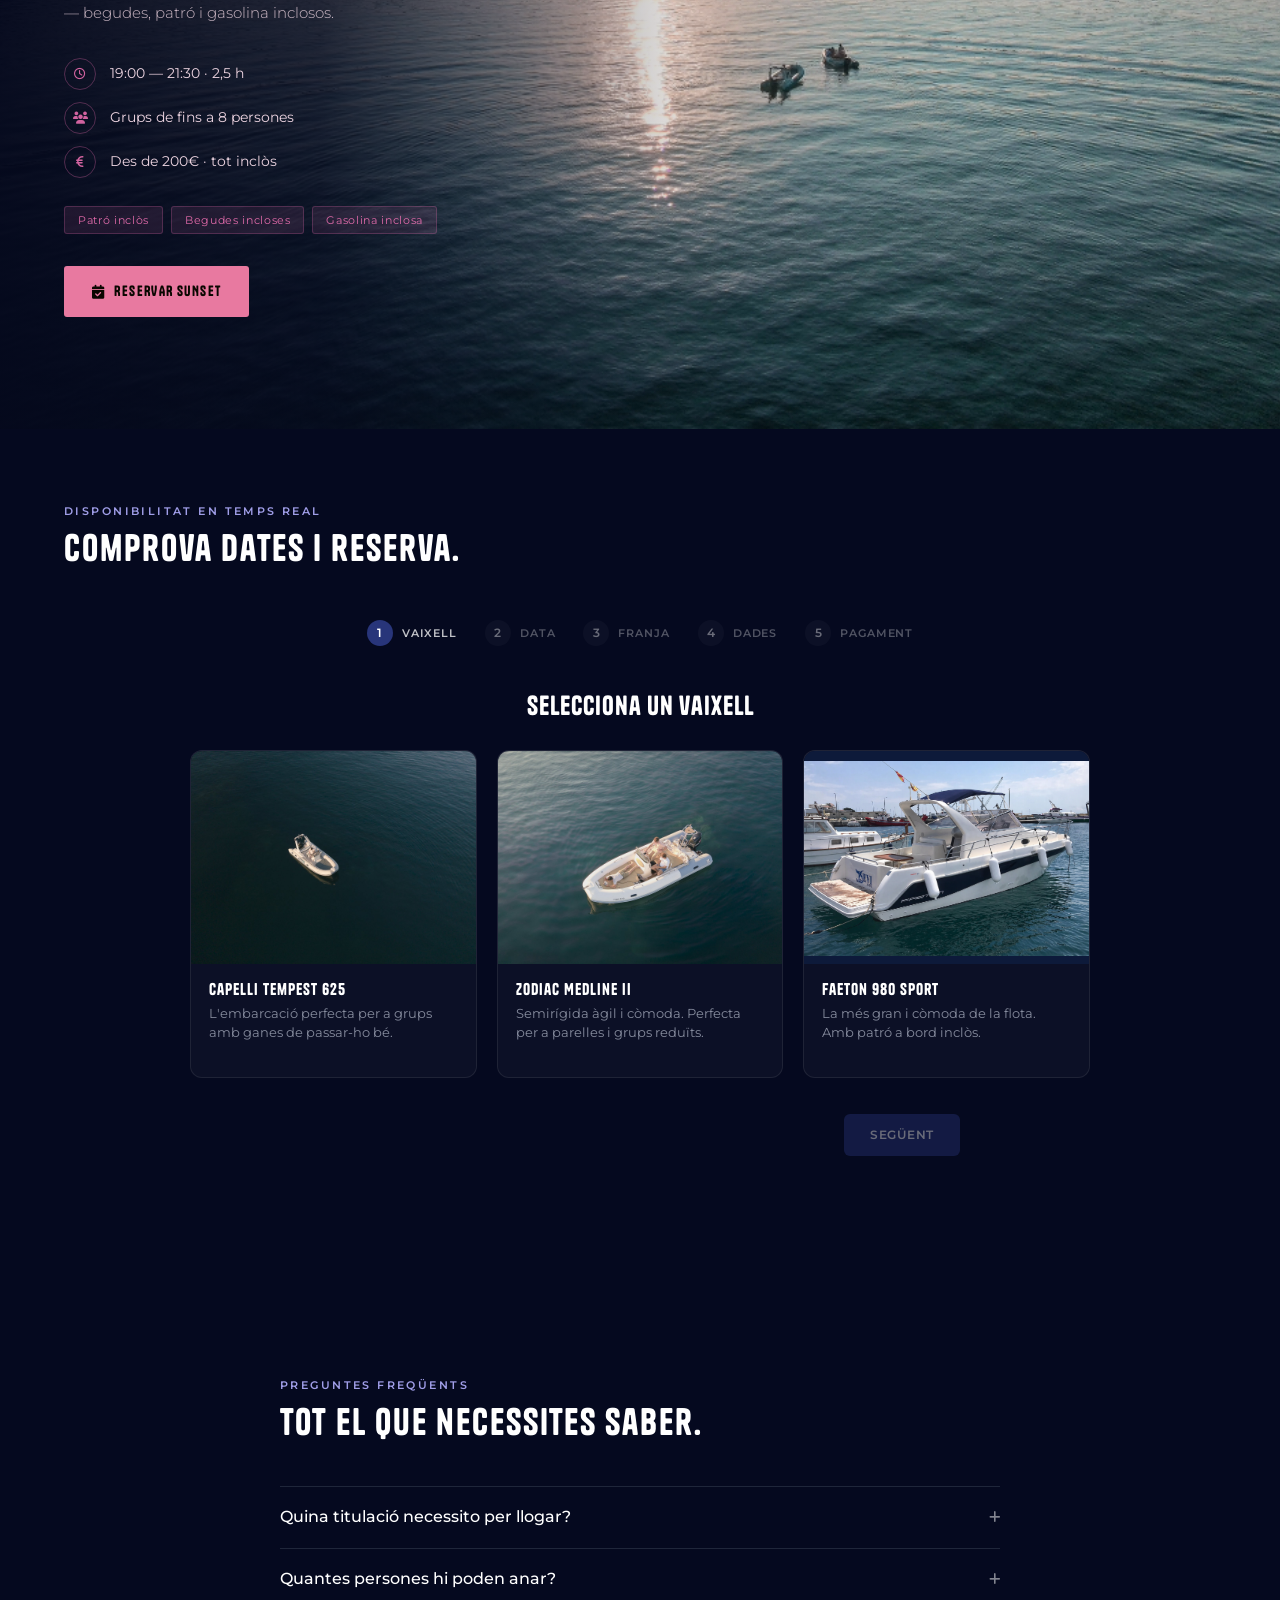
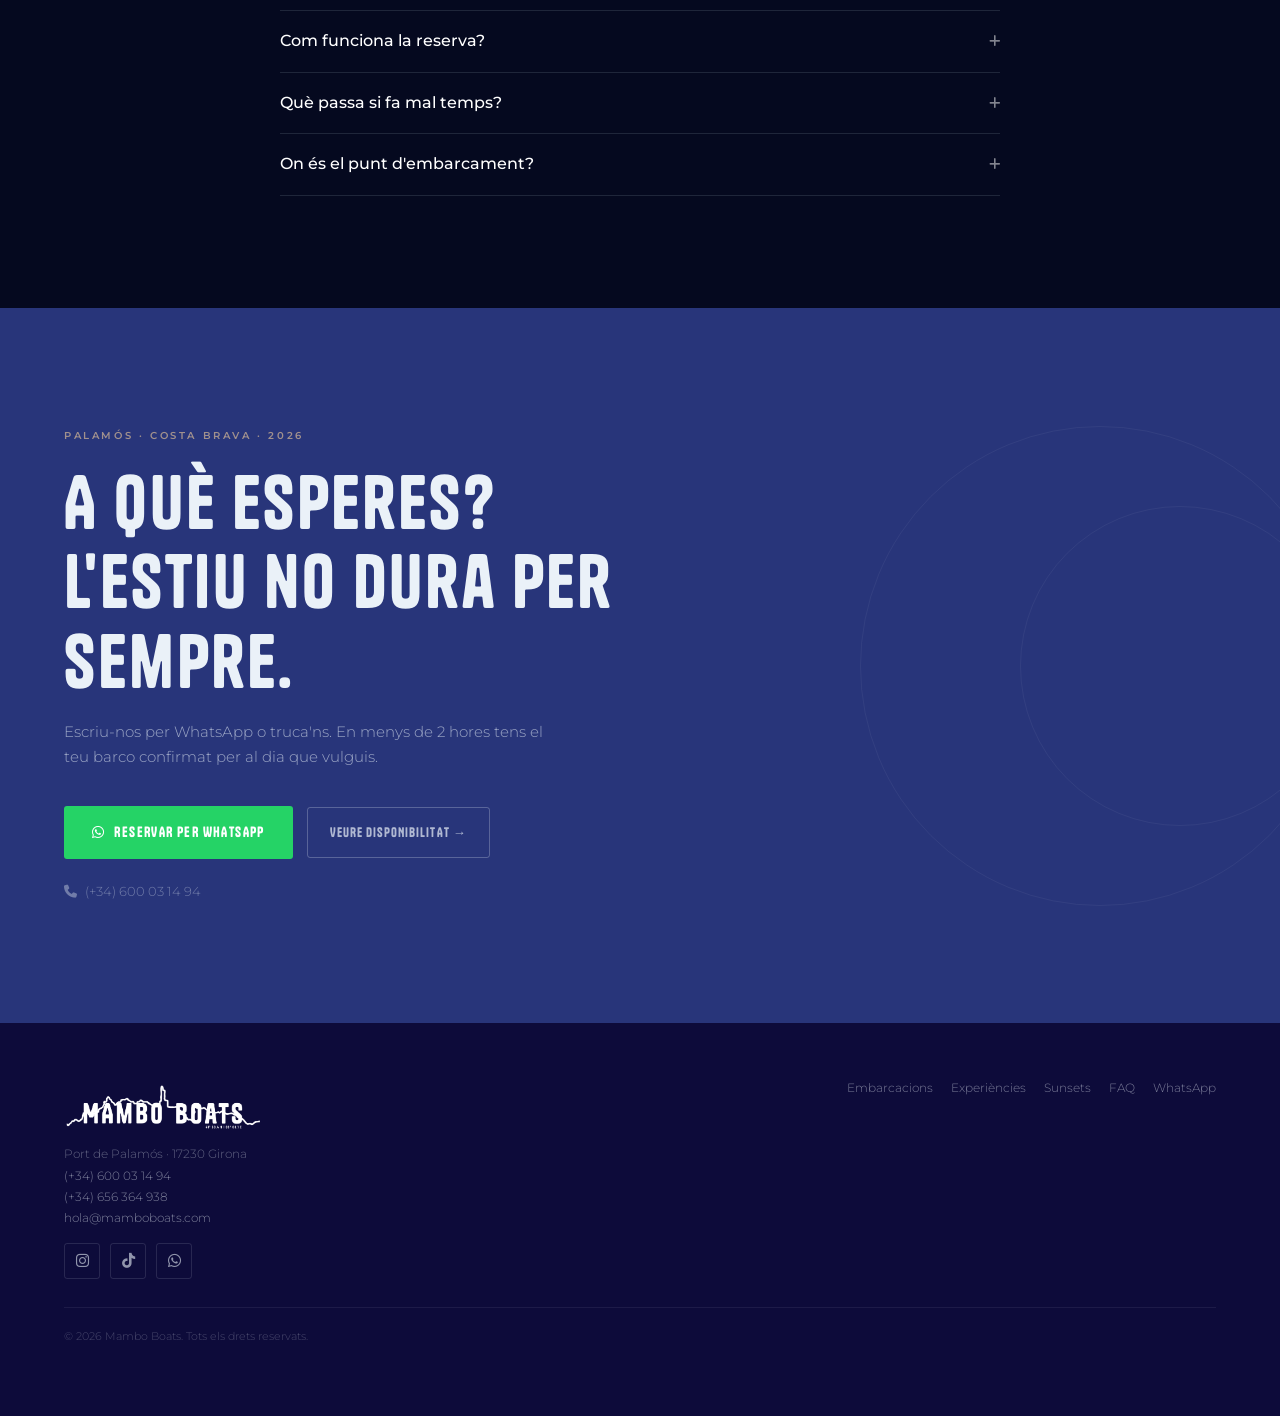
==== commit b59b2458: "Merge pull request #23 from mickeyglam/main Alvaro's phone number" ====
--- a/index.html
+++ b/index.html
@@ -78,7 +78,7 @@
           },
           "geo": { "@type": "GeoCoordinates", "latitude": 41.8498, "longitude": 3.1288 },
           "url": "https://mamboboats.com",
-          "telephone": "+34611490585",
+          "telephone": "+34600031494",
           "email": "hola@mamboboats.com",
           "priceRange": "€€",
           "currenciesAccepted": "EUR",
@@ -224,8 +224,8 @@
                             <button onclick="setLang('es')" class="lang-btn" id="btn-es">ESP</button>
                         </div>
 
-                        <a href="tel:+34611490585" class="nav-phone">
-                            (+34) 611 49 05 85
+                        <a href="tel:+34600031494" class="nav-phone">
+                            (+34) 600 03 14 94
                         </a>
 
                         <div class="d-flex flex-row align-items-center gap-3">
@@ -283,7 +283,7 @@
             <div class="hero-cta-row">
                 <a href="#nauticmanager" class="btn-outline-hero"
                     data-es="Reservar ↓" data-en="Book now ↓" data-ca="Reservar ↓">Reservar ↓</a>
-                <a href="https://wa.me/34611490585" class="btn-wa-hero" target="_blank">
+                <a href="https://wa.me/34600031494" class="btn-wa-hero" target="_blank">
                     <i class="fab fa-whatsapp"></i>
                     <span data-es="Contacta con nosotros" data-en="Contact us" data-ca="Contacta amb nosaltres">Contacta con nosotros</span>
                 </a>
@@ -457,7 +457,7 @@
                         <span class="exp-boats-label" data-es="Barcos:" data-en="Boats:" data-ca="Barques:">Barques:</span>
                         <span class="exp-boats-val">Medline II · Capelli Tempest 625</span>
                     </div>
-                    <a href="https://wa.me/34611490585?text=Hola%2C+vull+reservar+l%27experi%C3%A8ncia+Mambo+Horizon." class="btn-wa-exp" target="_blank">
+                    <a href="https://wa.me/34600031494?text=Hola%2C+vull+reservar+l%27experi%C3%A8ncia+Mambo+Horizon." class="btn-wa-exp" target="_blank">
                         <i class="fab fa-whatsapp"></i>
                         <span data-es="Reservar esta experiencia" data-en="Book this experience" data-ca="Reservar aquesta experiència">Reservar aquesta experiència</span>
                     </a>
@@ -491,7 +491,7 @@
                         <span class="exp-boats-label" data-es="Barcos:" data-en="Boats:" data-ca="Barques:">Barques:</span>
                         <span class="exp-boats-val">Capelli Tempest 625 · Faeton 980</span>
                     </div>
-                    <a href="https://wa.me/34611490585?text=Hola%2C+vull+reservar+l%27experi%C3%A8ncia+Mambo+Discovery." class="btn-wa-exp" target="_blank">
+                    <a href="https://wa.me/34600031494?text=Hola%2C+vull+reservar+l%27experi%C3%A8ncia+Mambo+Discovery." class="btn-wa-exp" target="_blank">
                         <i class="fab fa-whatsapp"></i>
                         <span data-es="Reservar esta experiencia" data-en="Book this experience" data-ca="Reservar aquesta experiència">Reservar aquesta experiència</span>
                     </a>
@@ -522,7 +522,7 @@
                         <span class="exp-boats-label" data-es="Barcos:" data-en="Boats:" data-ca="Barques:">Barques:</span>
                         <span class="exp-boats-val">Zodiac Medline II</span>
                     </div>
-                    <a href="https://wa.me/34611490585?text=Hola%2C+vull+reservar+l%27experi%C3%A8ncia+Mambo+Escape." class="btn-wa-exp" target="_blank">
+                    <a href="https://wa.me/34600031494?text=Hola%2C+vull+reservar+l%27experi%C3%A8ncia+Mambo+Escape." class="btn-wa-exp" target="_blank">
                         <i class="fab fa-whatsapp"></i>
                         <span data-es="Reservar esta experiencia" data-en="Book this experience" data-ca="Reservar aquesta experiència">Reservar aquesta experiència</span>
                     </a>
@@ -890,15 +890,15 @@
                 data-en="Message us on WhatsApp or give us a call. In less than 2 hours your boat is confirmed."
                 data-ca="Escriu-nos per WhatsApp o truca'ns. En menys de 2 hores tens el teu barco confirmat per al dia que vulguis.">Escriu-nos per WhatsApp o truca'ns. En menys de 2 hores tens el teu barco confirmat per al dia que vulguis.</p>
             <div class="cta-buttons">
-                <a href="https://wa.me/34611490585" class="btn-wa-cta" target="_blank">
+                <a href="https://wa.me/34600031494" class="btn-wa-cta" target="_blank">
                     <i class="fab fa-whatsapp"></i>
                     <span data-es="Reservar por WhatsApp" data-en="Book via WhatsApp" data-ca="Reservar per WhatsApp">Reservar per WhatsApp</span>
                 </a>
                 <a href="#nauticmanager" class="btn-outline-cta"
                     data-es="Ver disponibilidad →" data-en="Check availability →" data-ca="Veure disponibilitat →">Veure disponibilitat →</a>
             </div>
-            <a href="tel:+34611490585" class="cta-phone">
-                <i class="fas fa-phone"></i> (+34) 611 49 05 85
+            <a href="tel:+34600031494" class="cta-phone">
+                <i class="fas fa-phone"></i> (+34) 600 03 14 94
             </a>
         </div>
     </section>
@@ -909,7 +909,7 @@
             <div class="footer-brand">
                 <img src="img/logo_mambo_trans.png" alt="Mambo Boats" class="footer-logo">
                 <p class="footer-address">Port de Palamós · 17230 Girona</p>
-                <a href="tel:+34611490585" class="footer-contact-link">(+34) 611 49 05 85</a>
+                <a href="tel:+34600031494" class="footer-contact-link">(+34) 600 03 14 94</a>
                 <a href="tel:+34656364938" class="footer-contact-link">(+34) 656 364 938</a>
                 <a href="mailto:hola@mamboboats.com" class="footer-contact-link">hola@mamboboats.com</a>
                 <div class="footer-socials">
@@ -919,7 +919,7 @@
                     <a href="https://www.tiktok.com/@mamboboats" target="_blank" class="footer-social-btn" aria-label="TikTok">
                         <i class="fab fa-tiktok"></i>
                     </a>
-                    <a href="https://wa.me/34611490585" target="_blank" class="footer-social-btn" aria-label="WhatsApp">
+                    <a href="https://wa.me/34600031494" target="_blank" class="footer-social-btn" aria-label="WhatsApp">
                         <i class="fab fa-whatsapp"></i>
                     </a>
                 </div>
@@ -929,7 +929,7 @@
                 <a href="#experiencias" data-es="Experiencias" data-en="Experiences" data-ca="Experiències">Experiències</a>
                 <a href="#sunsets">Sunsets</a>
                 <a href="#faq">FAQ</a>
-                <a href="https://wa.me/34611490585" target="_blank">WhatsApp</a>
+                <a href="https://wa.me/34600031494" target="_blank">WhatsApp</a>
             </div>
         </div>
         <div class="footer-bottom">
@@ -940,7 +940,7 @@
     </footer>
 
     <!-- ══ WHATSAPP FLOAT ══ -->
-    <a href="https://wa.me/34611490585" class="whatsapp-btn" target="_blank" aria-label="WhatsApp">
+    <a href="https://wa.me/34600031494" class="whatsapp-btn" target="_blank" aria-label="WhatsApp">
         <i class="fab fa-whatsapp"></i>
     </a>
 
@@ -971,7 +971,7 @@
                     data-es="Precios por medio día y día completo. Consulta disponibilidad para grupos y fechas especiales."
                     data-en="Half-day and full-day rates. Ask us about availability for groups and special dates."
                     data-ca="Preus per mig dia i dia complet. Consulta disponibilitat per a grups i dates especials.">Preus per mig dia i dia complet. Consulta disponibilitat per a grups i dates especials.</p>
-                <a href="https://wa.me/34611490585?text=Hola%2C+vull+reservar+la+Capelli+Tempest+625." class="btn-wa-modal" target="_blank">
+                <a href="https://wa.me/34600031494?text=Hola%2C+vull+reservar+la+Capelli+Tempest+625." class="btn-wa-modal" target="_blank">
                     <i class="fab fa-whatsapp"></i>
                     <span data-es="Reservar por WhatsApp" data-en="Book via WhatsApp" data-ca="Reservar per WhatsApp">Reservar per WhatsApp</span>
                 </a>
@@ -1004,7 +1004,7 @@
                     data-es="Precios por medio día y día completo. Consulta disponibilidad para grupos y fechas especiales."
                     data-en="Half-day and full-day rates. Ask us about availability for groups and special dates."
                     data-ca="Preus per mig dia i dia complet. Consulta disponibilitat per a grups i dates especials.">Preus per mig dia i dia complet. Consulta disponibilitat per a grups i dates especials.</p>
-                <a href="https://wa.me/34611490585?text=Hola%2C+vull+reservar+la+Zodiac+Medline+II." class="btn-wa-modal" target="_blank">
+                <a href="https://wa.me/34600031494?text=Hola%2C+vull+reservar+la+Zodiac+Medline+II." class="btn-wa-modal" target="_blank">
                     <i class="fab fa-whatsapp"></i>
                     <span data-es="Reservar por WhatsApp" data-en="Book via WhatsApp" data-ca="Reservar per WhatsApp">Reservar per WhatsApp</span>
                 </a>
@@ -1036,7 +1036,7 @@
                     data-es="Precios por medio día y día completo. Patrón obligatorio no incluido. Combustible aparte. Consulta disponibilidad para grupos y fechas especiales."
                     data-en="Half-day and full-day rates. Skipper required, not included. Fuel extra. Ask us about availability for groups and special dates."
                     data-ca="Preus per mig dia i dia complet. Patró obligatori no inclòs. Combustible a part. Consulta disponibilitat per a grups i dates especials.">Preus per mig dia i dia complet. Patró obligatori no inclòs. Combustible a part. Consulta disponibilitat per a grups i dates especials.</p>
-                <a href="https://wa.me/34611490585?text=Hola%2C+vull+reservar+el+Faeton+980+amb+patr%C3%B3." class="btn-wa-modal" target="_blank">
+                <a href="https://wa.me/34600031494?text=Hola%2C+vull+reservar+el+Faeton+980+amb+patr%C3%B3." class="btn-wa-modal" target="_blank">
                     <i class="fab fa-whatsapp"></i>
                     <span data-es="Reservar por WhatsApp" data-en="Book via WhatsApp" data-ca="Reservar per WhatsApp">Reservar per WhatsApp</span>
                 </a>
